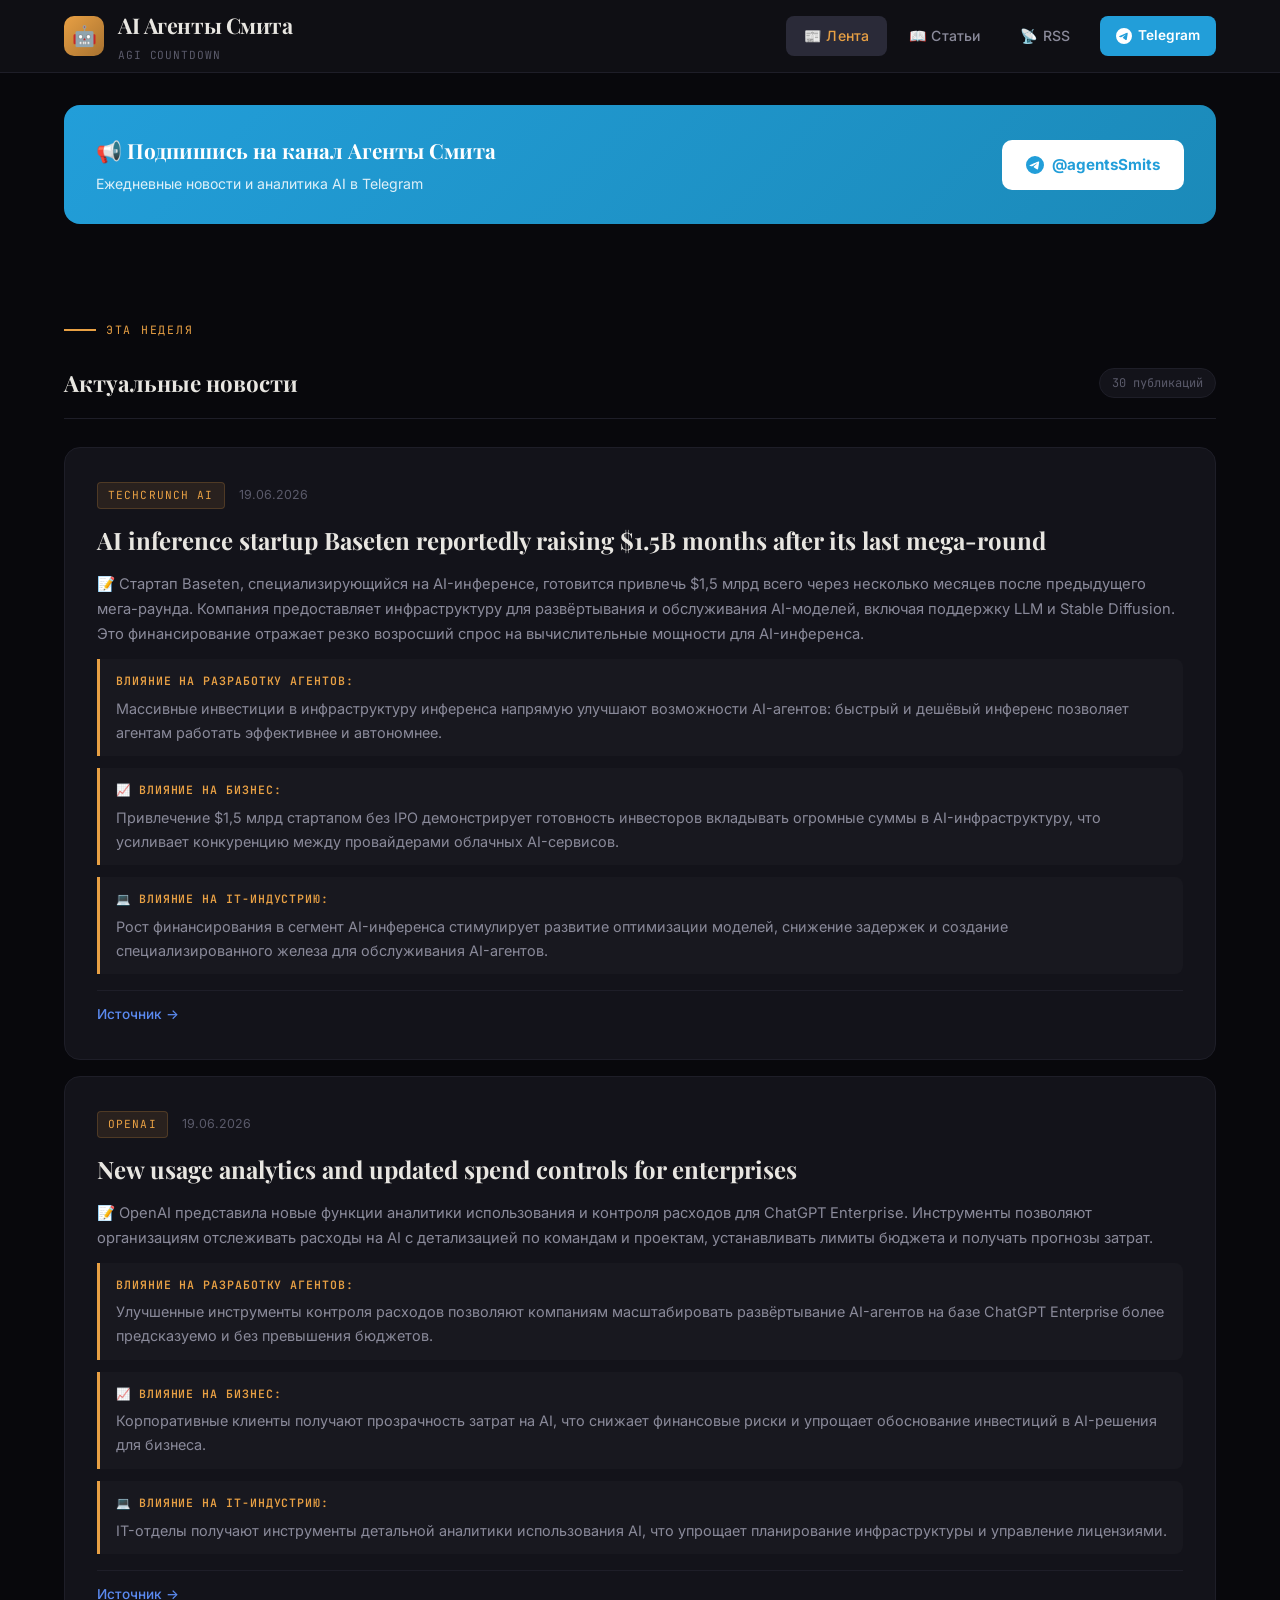
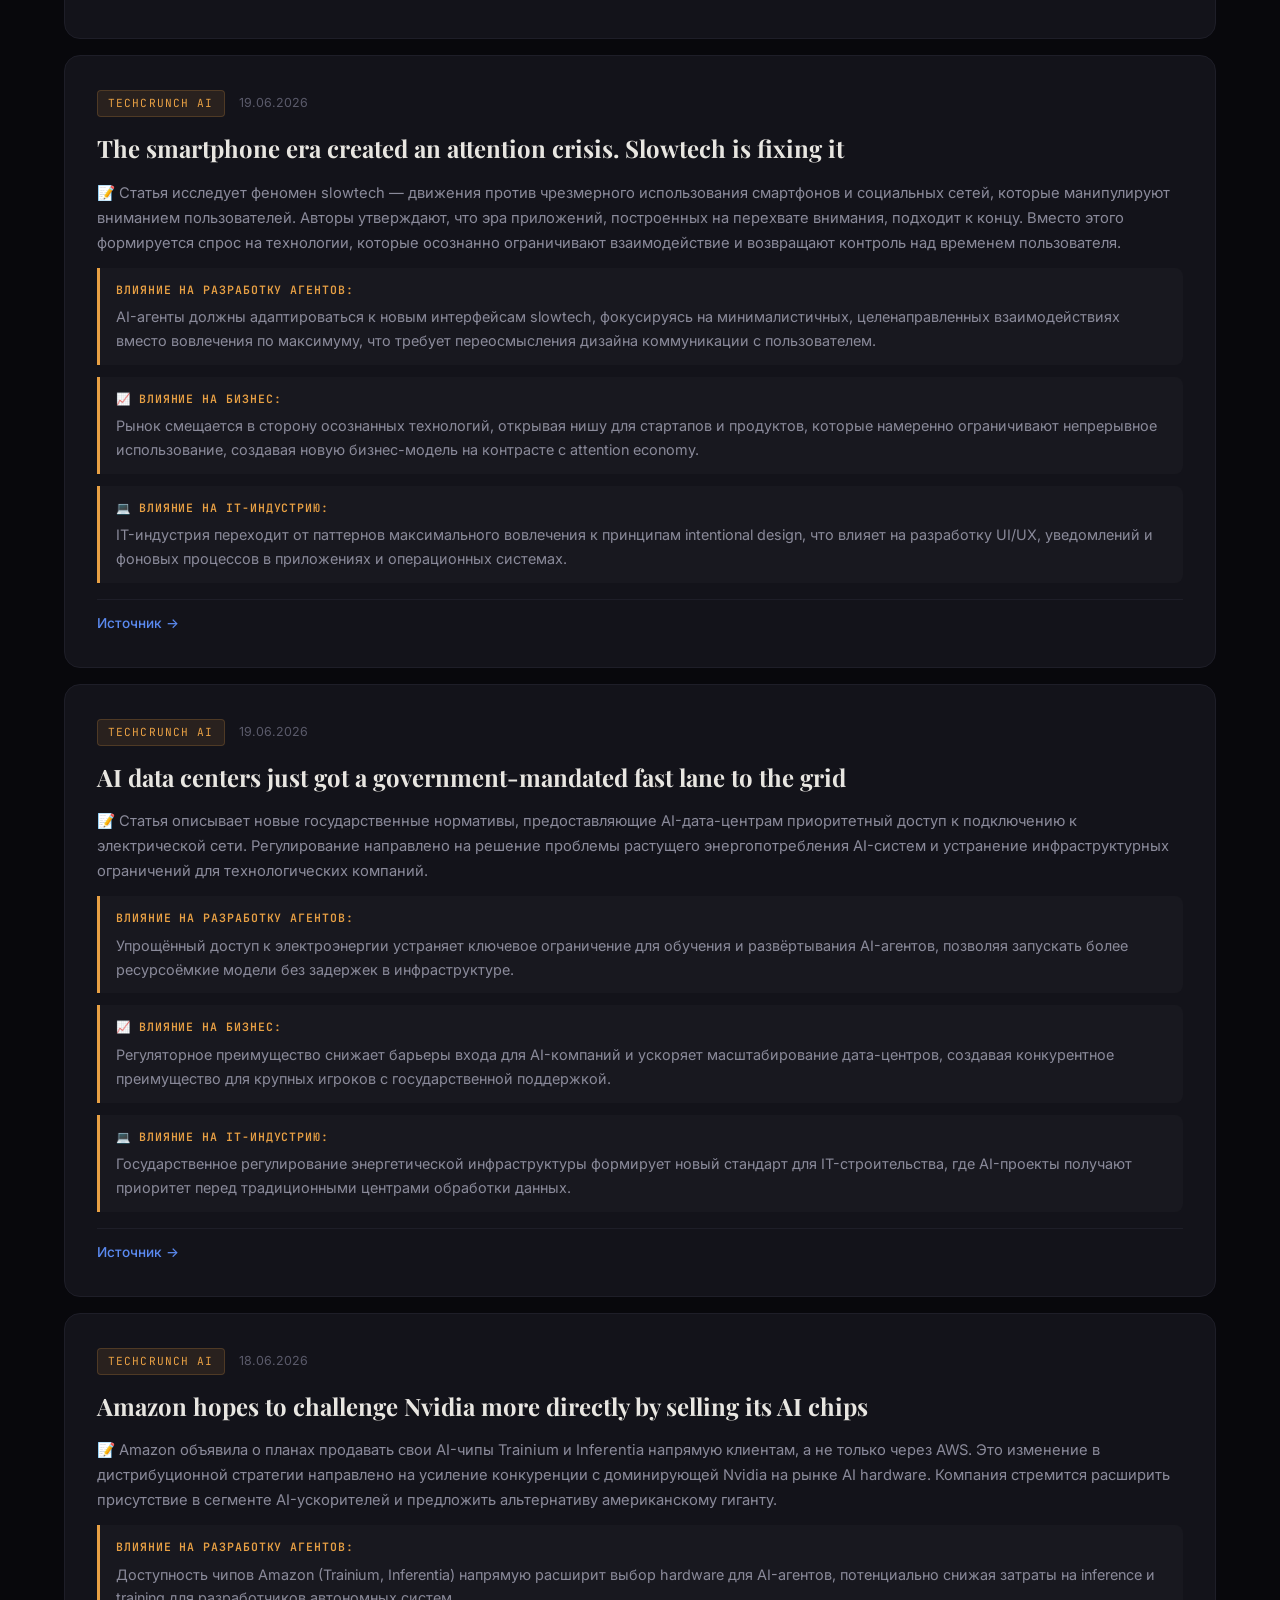
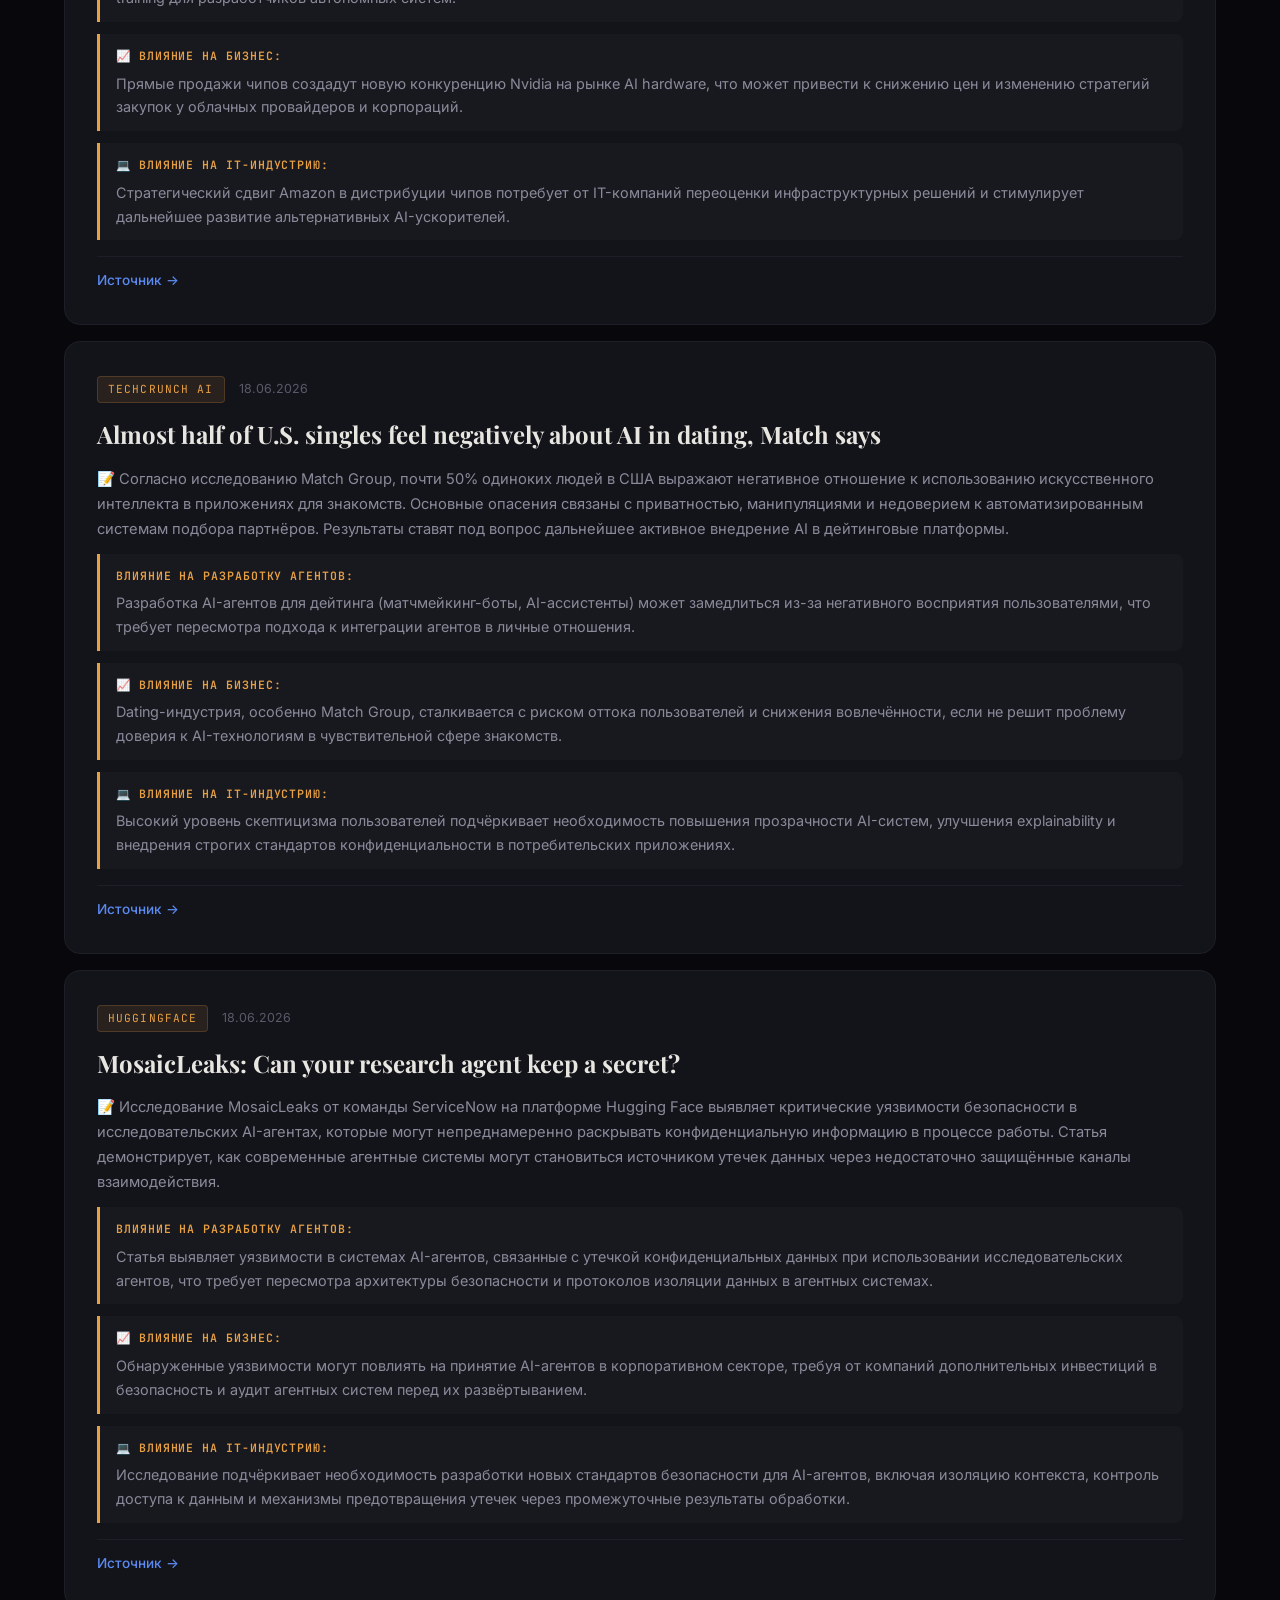
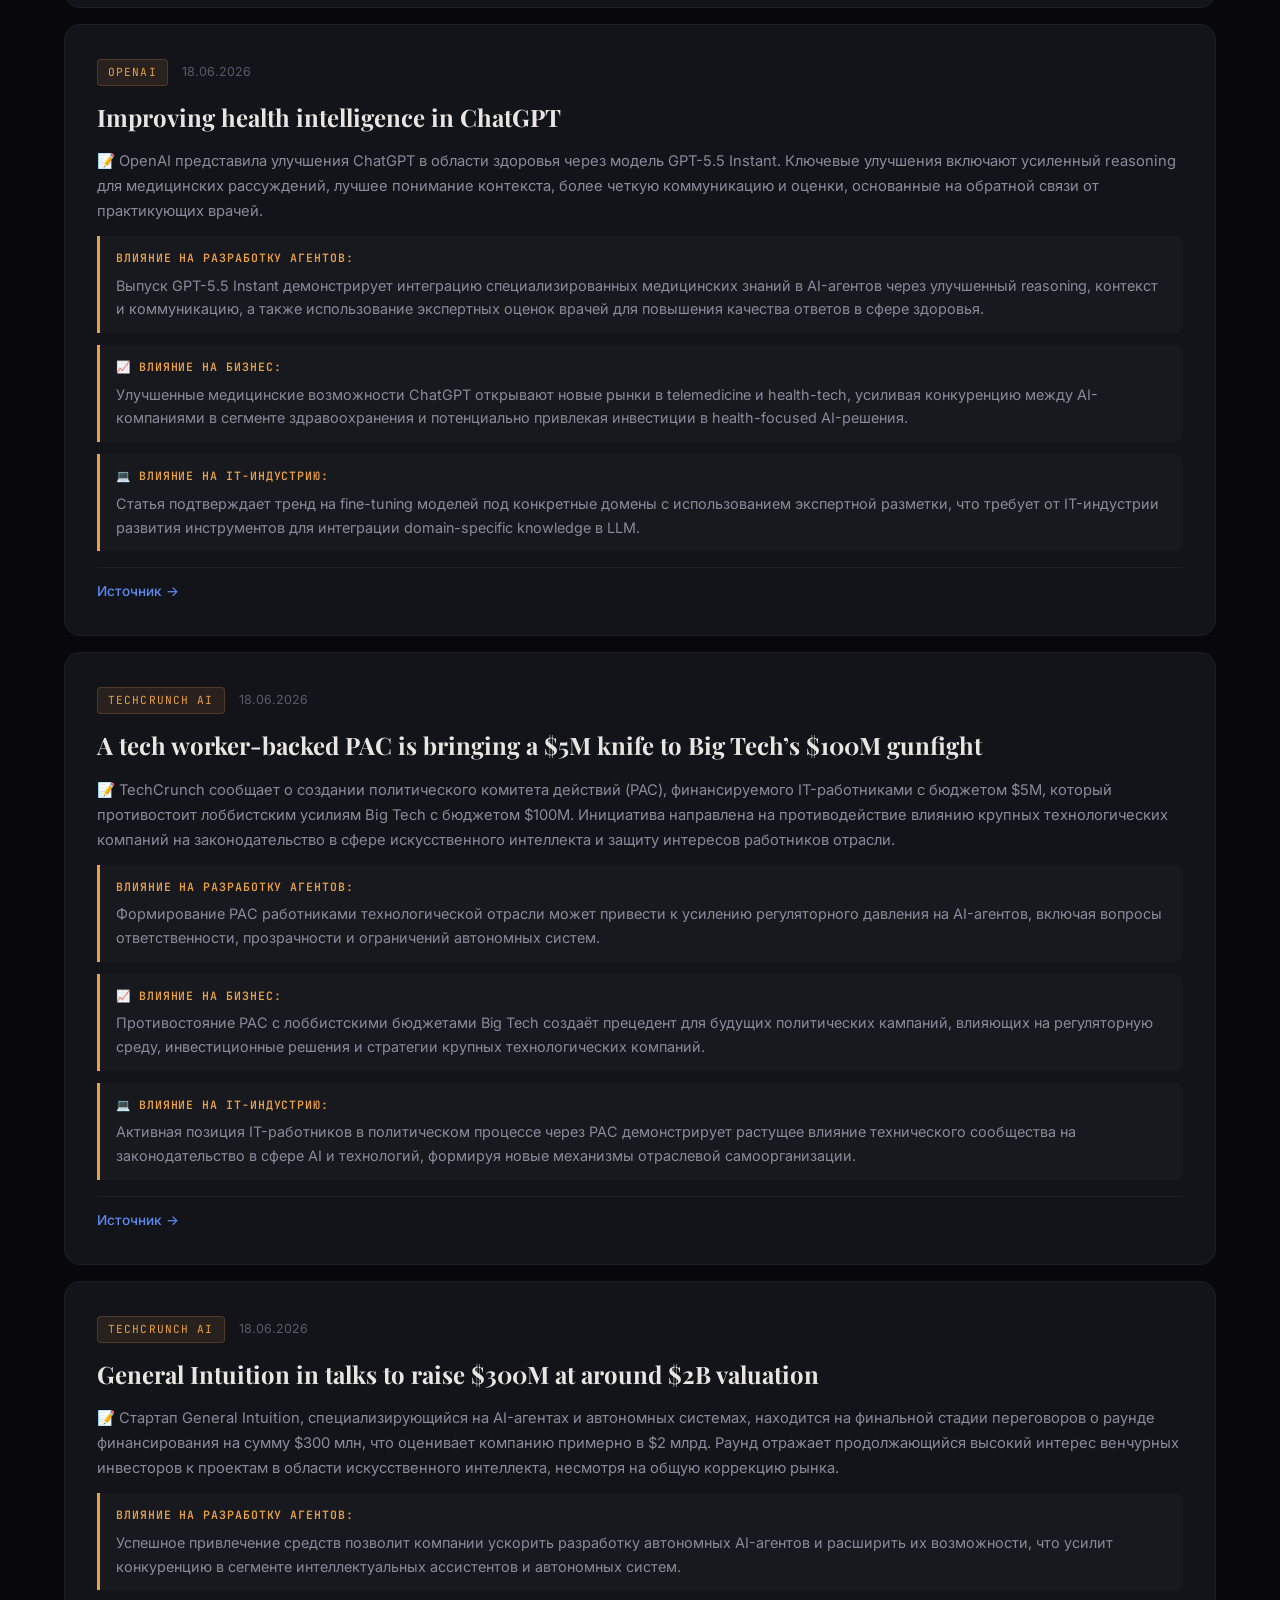
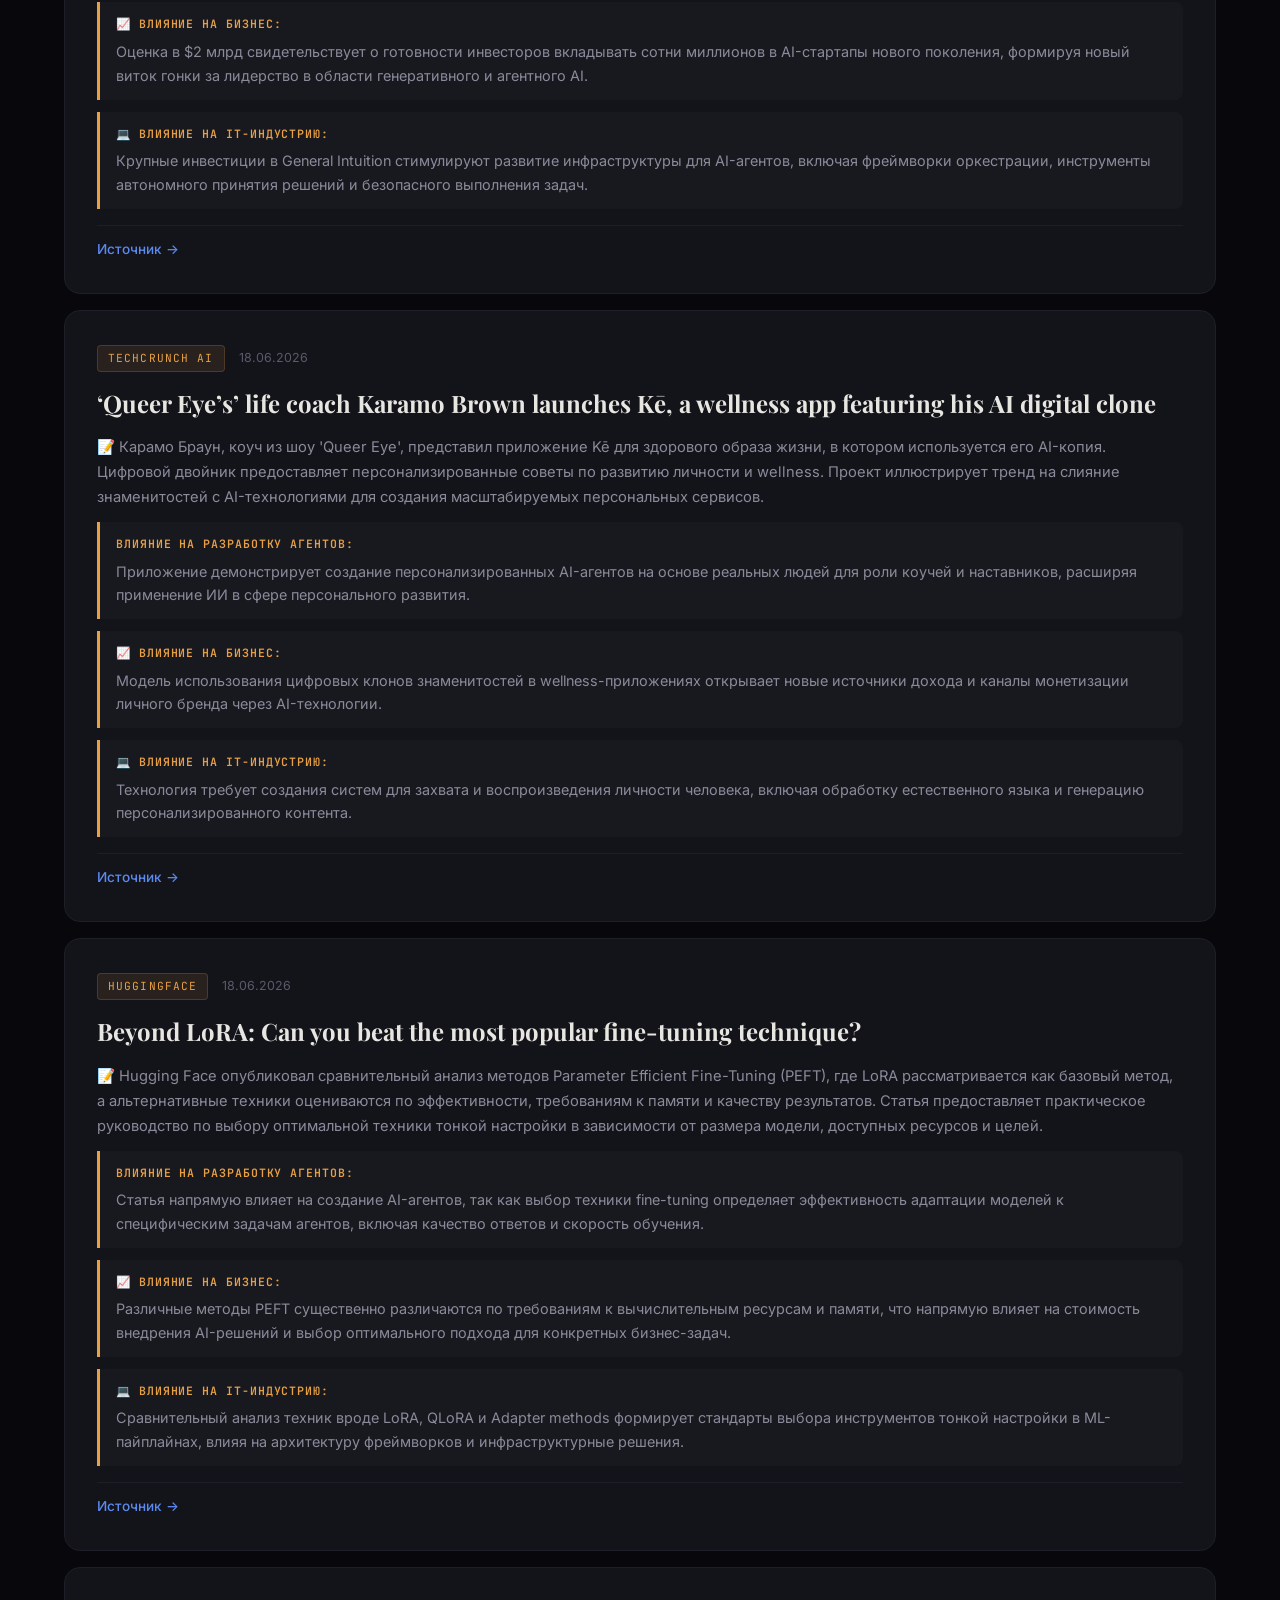
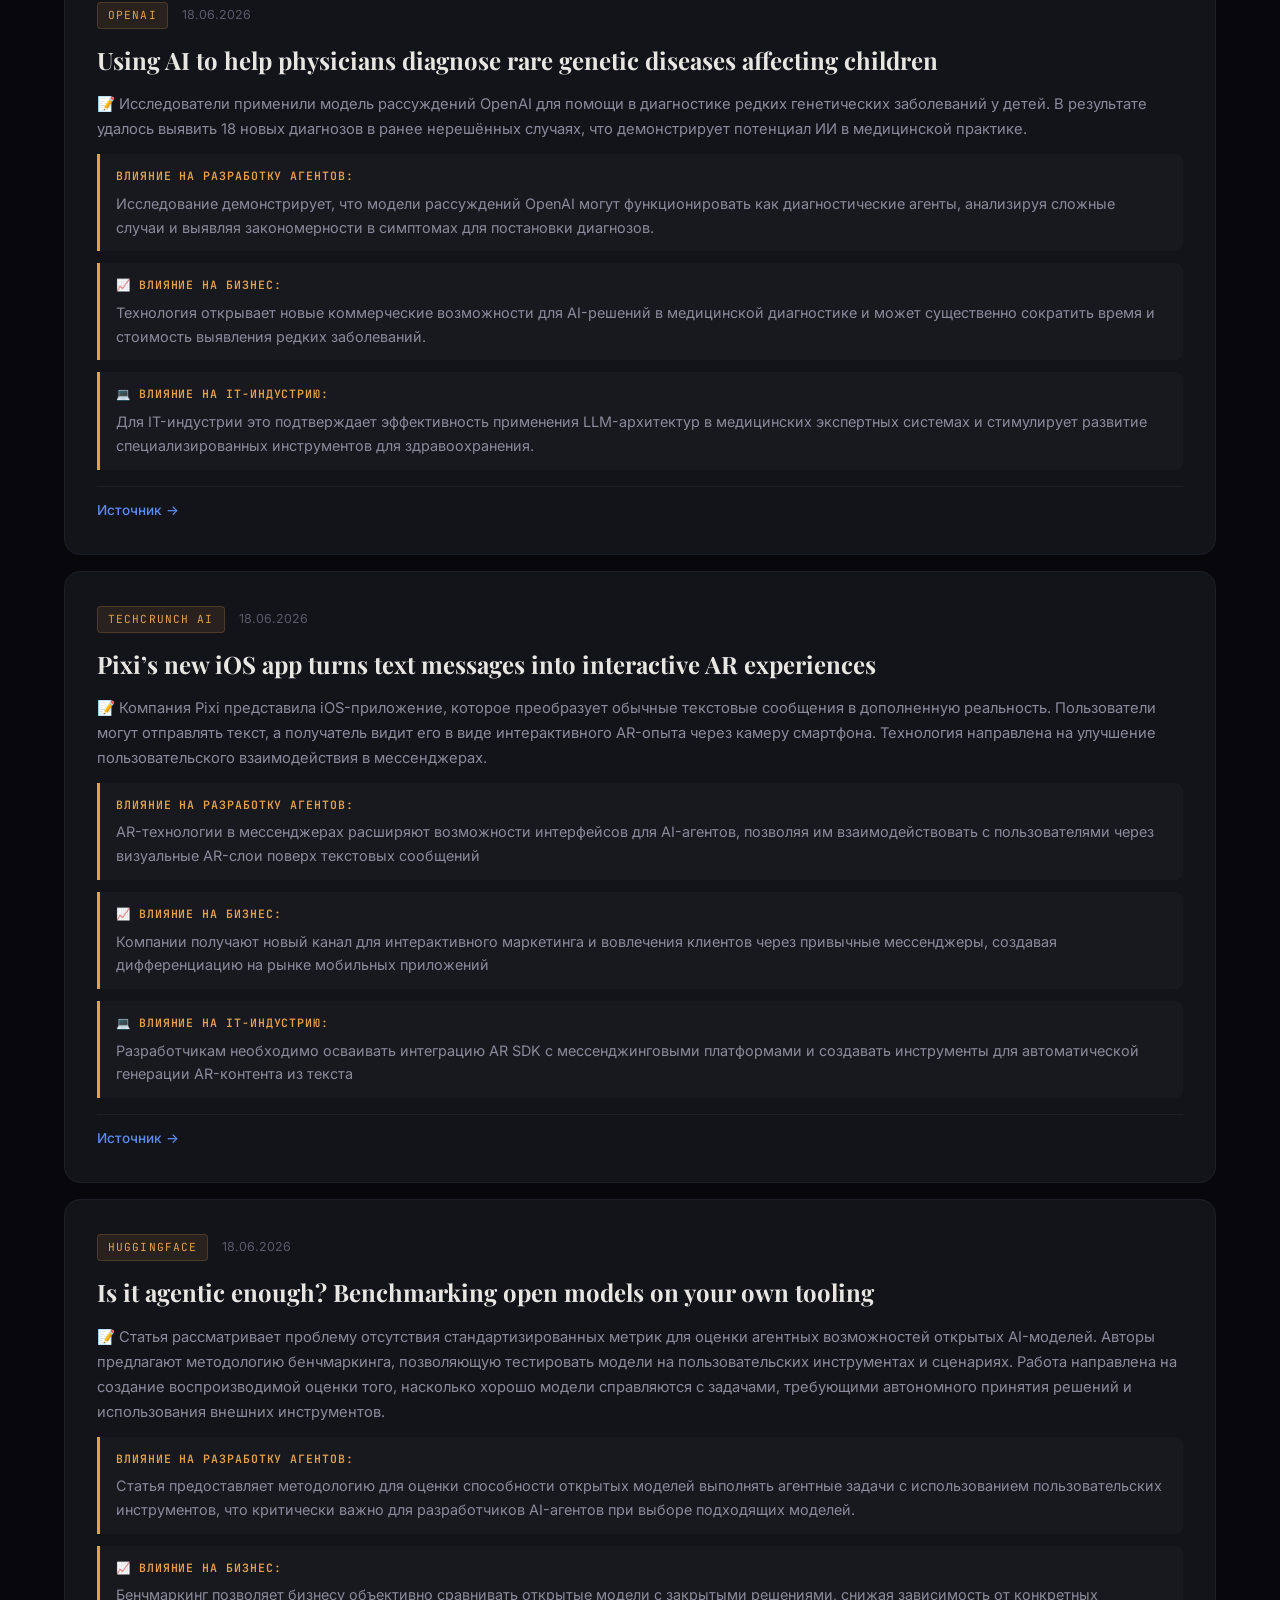
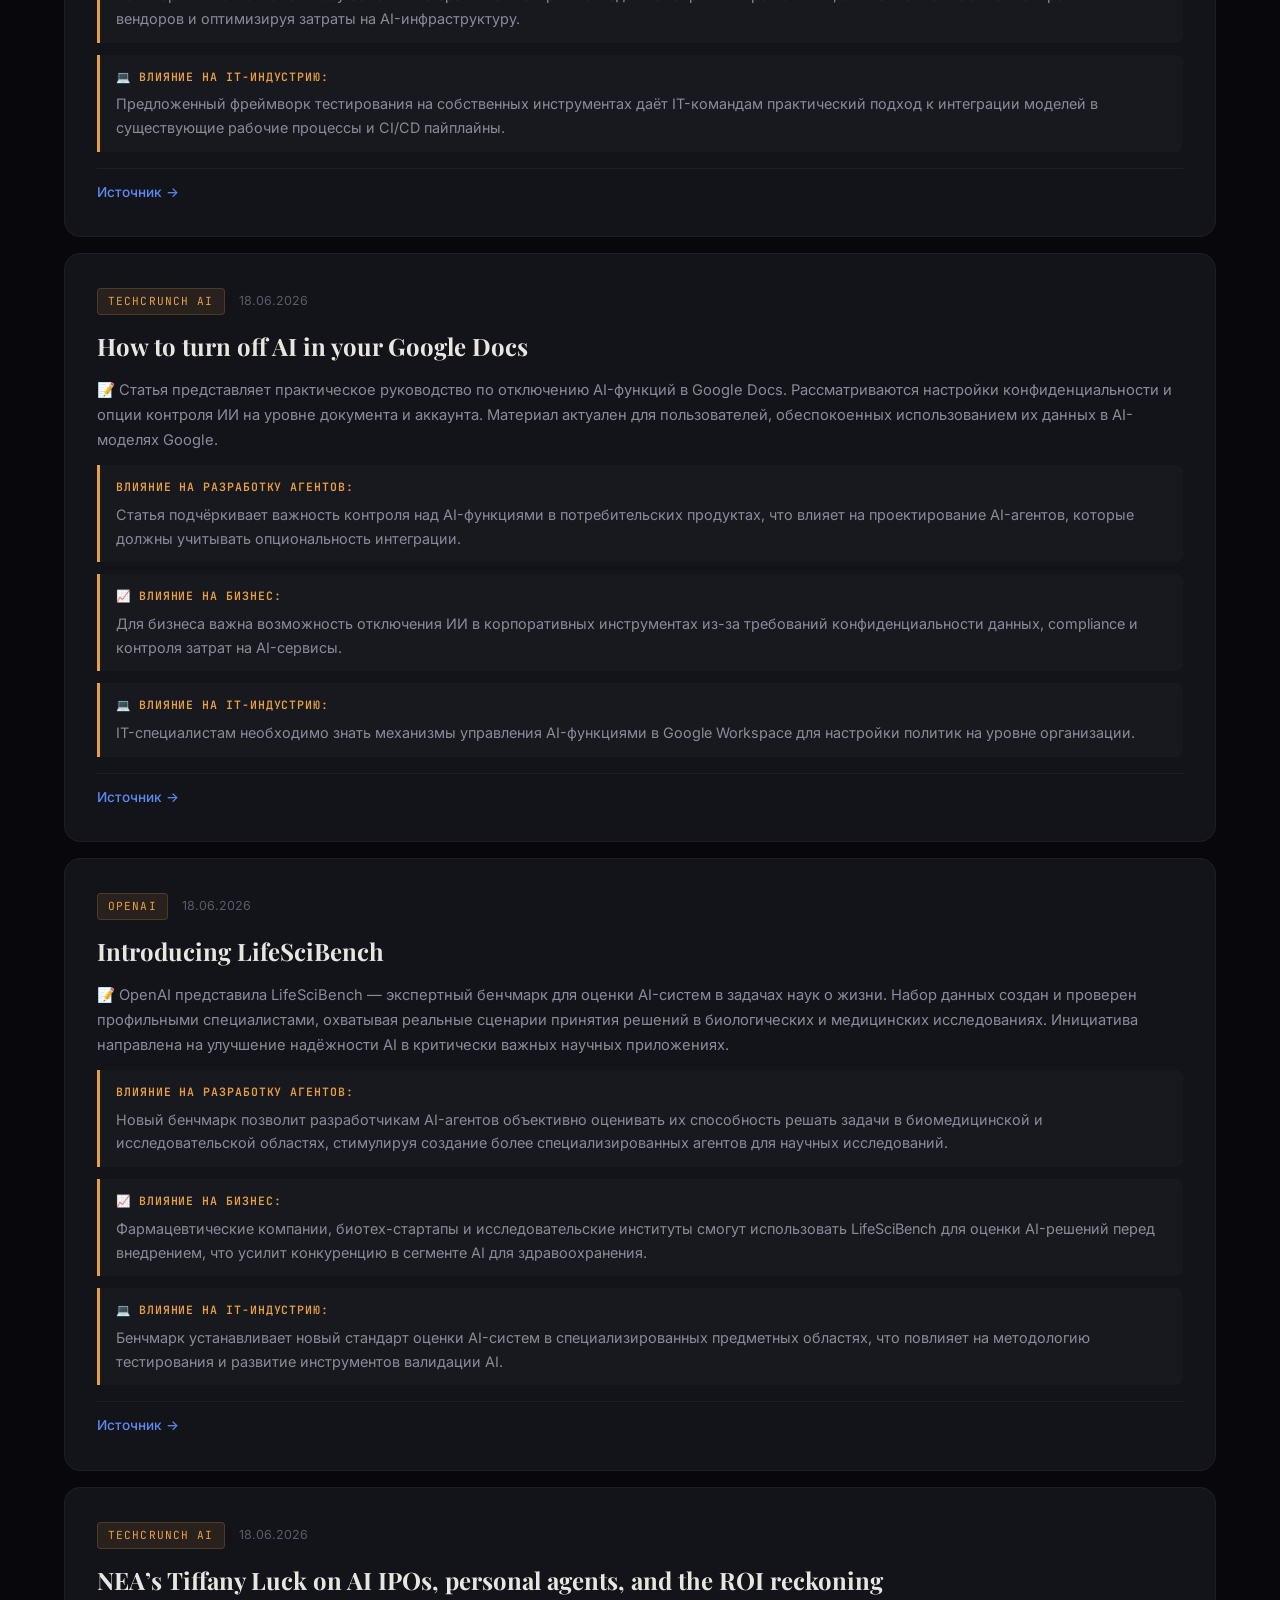
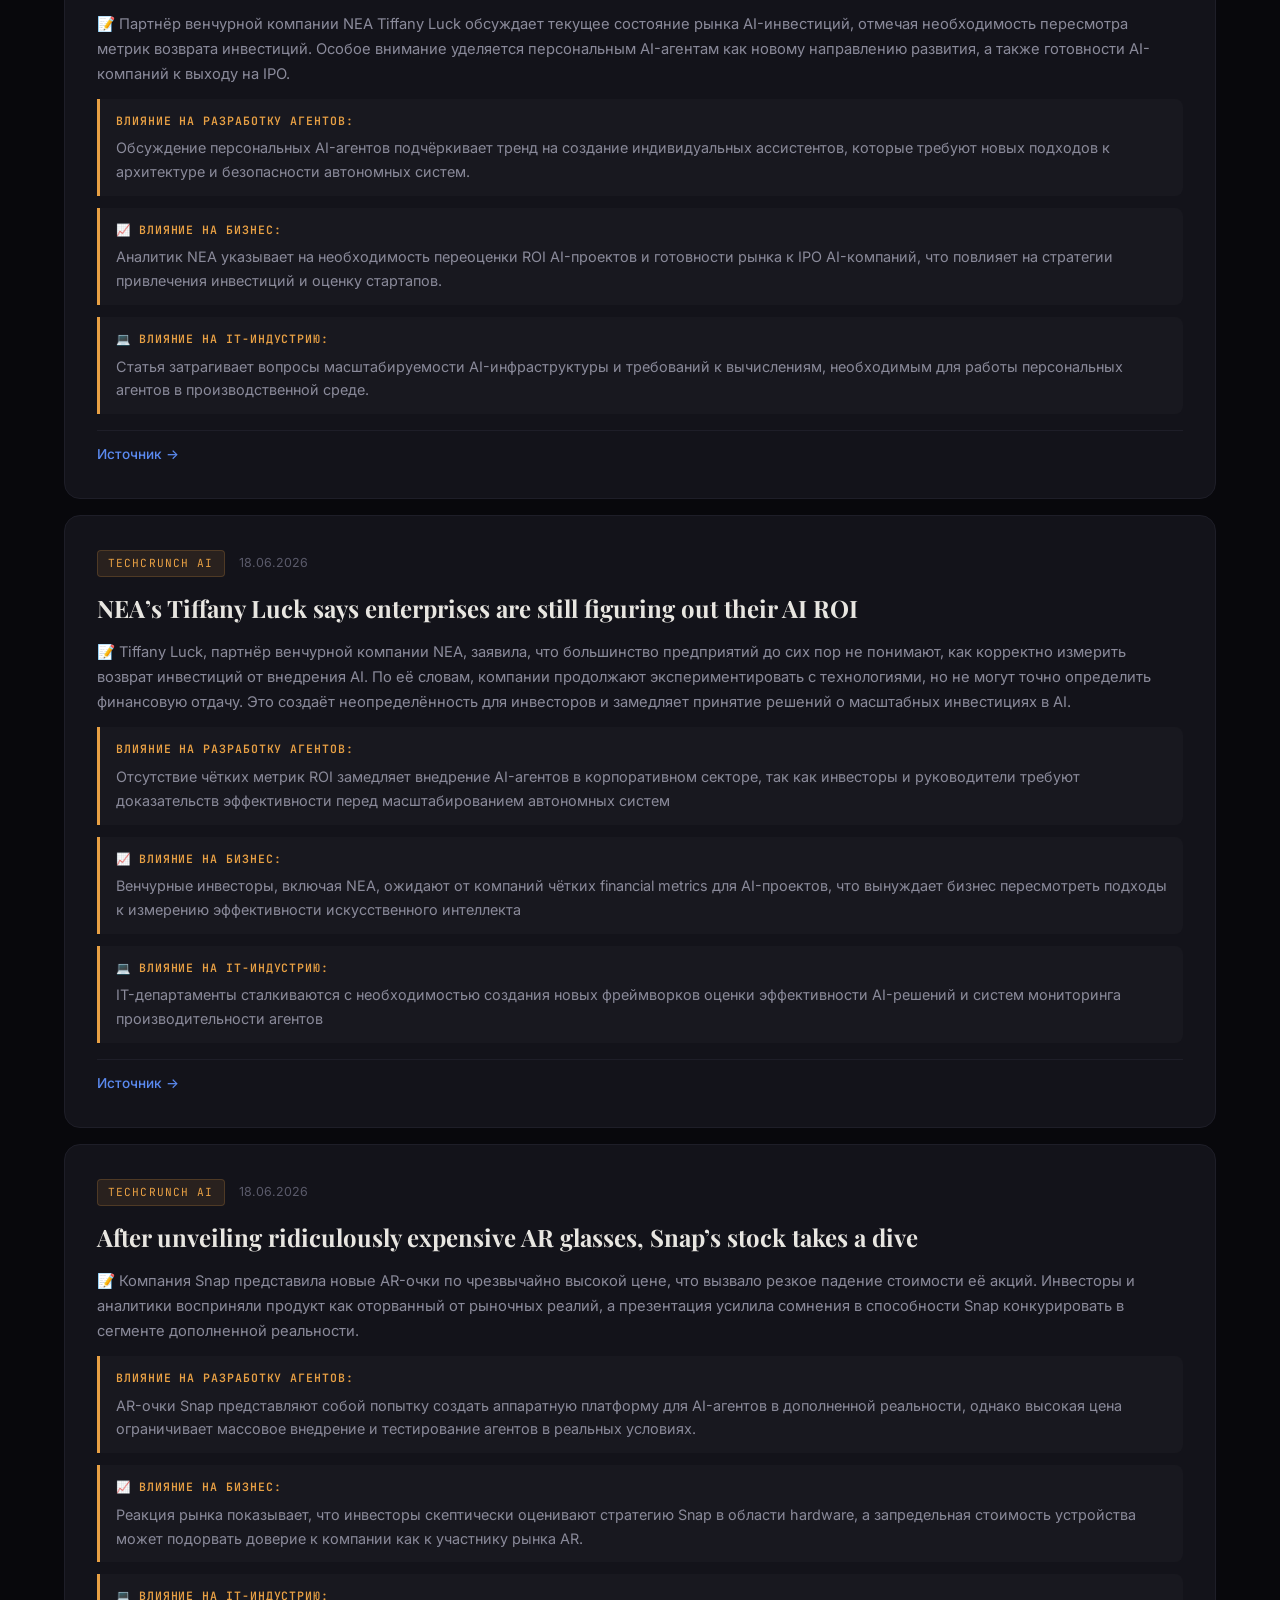
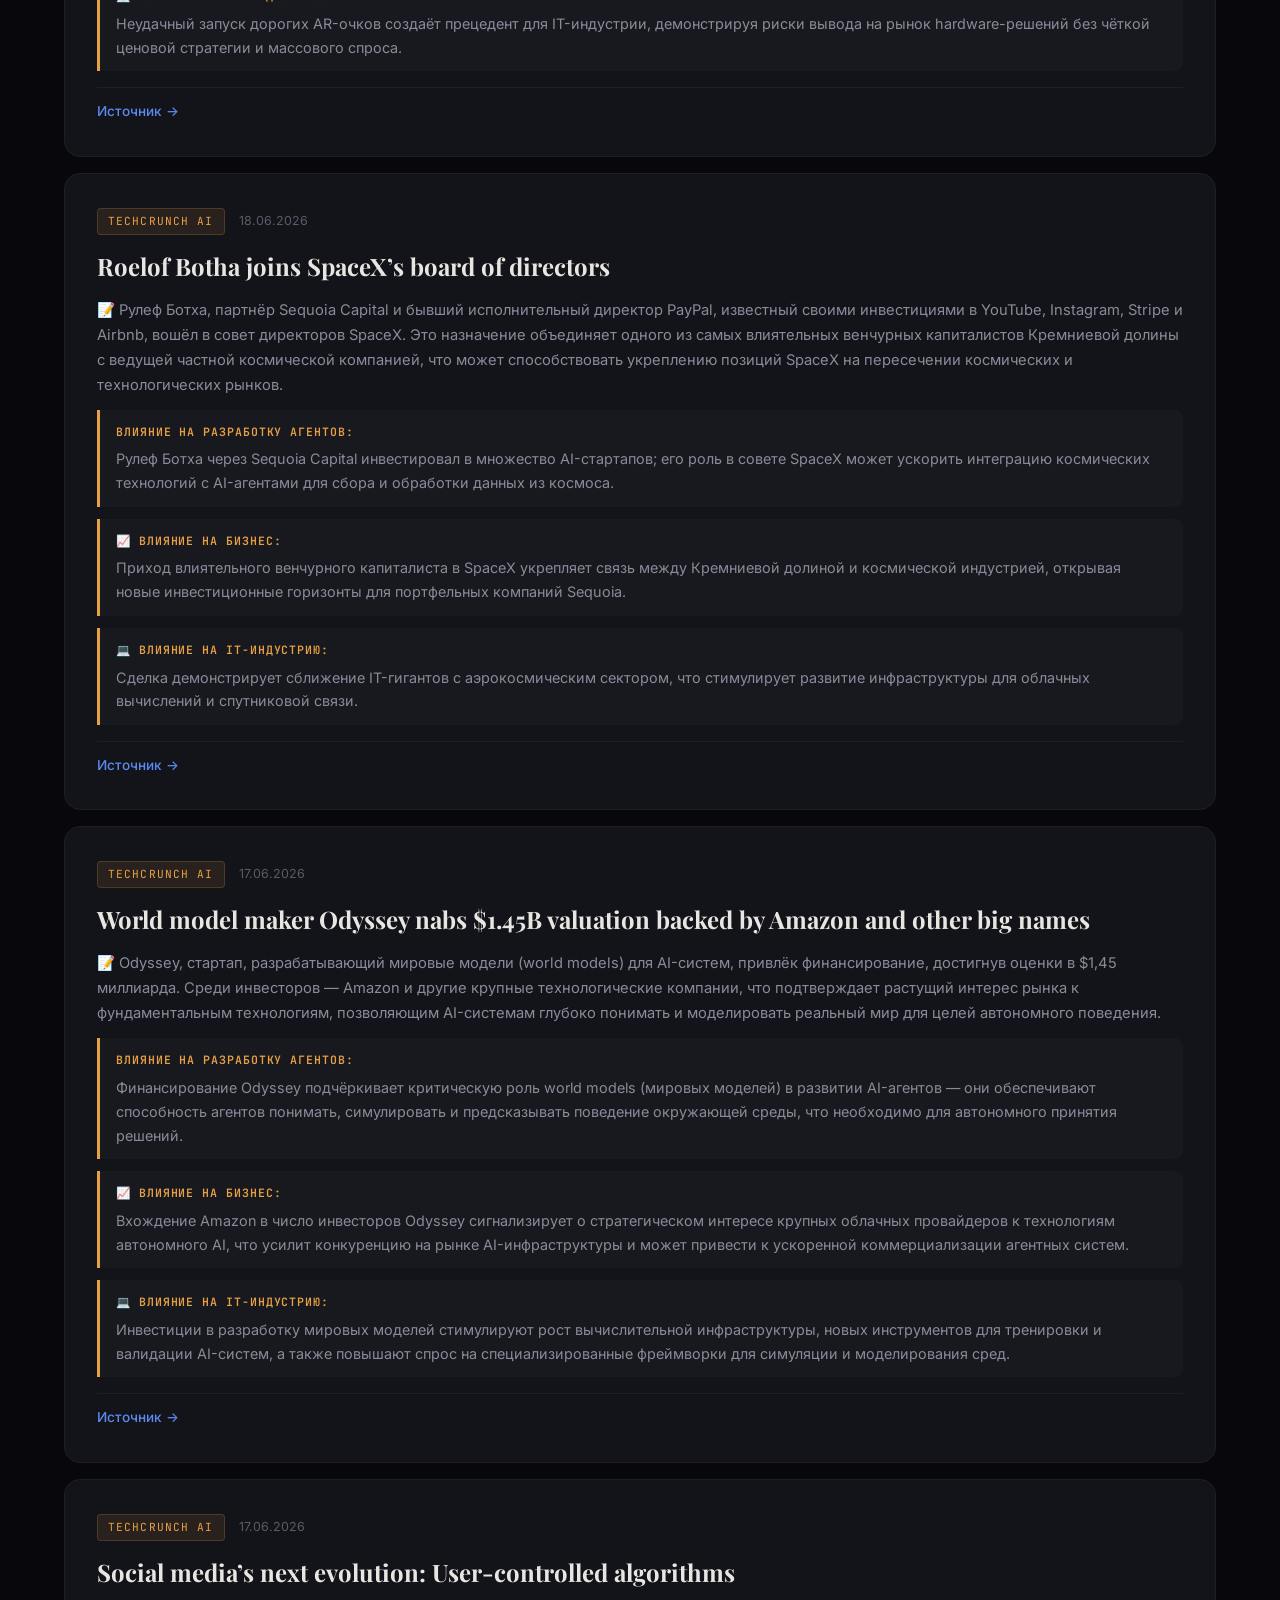
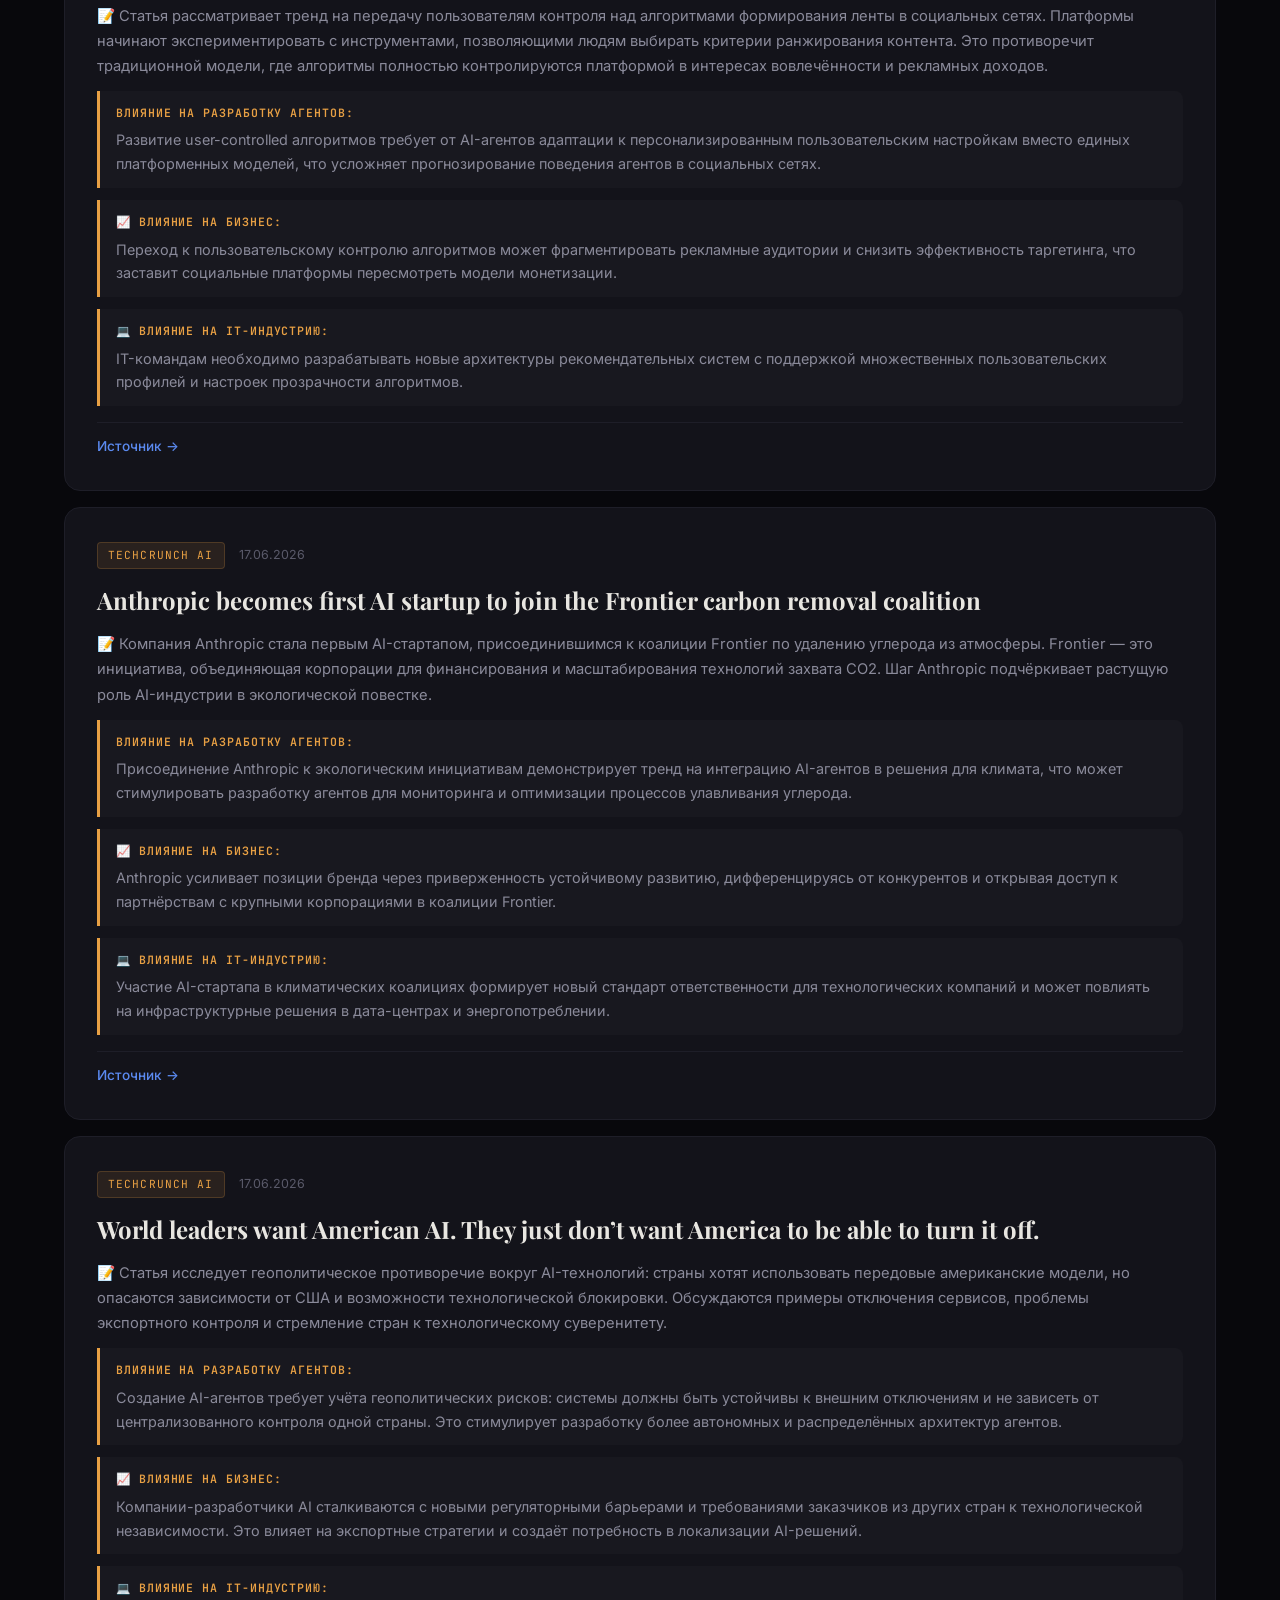
==== public/index.html @ ed919faa "Auto-deploy: 2026-06-19 10:20" ====
<!DOCTYPE html>
<html lang="ru">
<head>
    <meta charset="UTF-8">
    <meta name="viewport" content="width=device-width, initial-scale=1.0">
    <title>AI Агенты Смита — Лента новостей</title>
    <link rel="preconnect" href="https://fonts.googleapis.com">
    <link rel="preconnect" href="https://fonts.gstatic.com" crossorigin>
    <link href="https://fonts.googleapis.com/css2?family=Playfair+Display:wght@400;600;700;900&family=Inter:wght@400;500;600&family=JetBrains+Mono:wght@400;500&display=swap" rel="stylesheet">
    <style>
        * { margin: 0; padding: 0; box-sizing: border-box; }

        :root {
            --bg-primary: #08080c;
            --bg-secondary: #0f0f14;
            --bg-card: #13131a;
            --bg-card-hover: #18181f;
            --border: #1e1e28;
            --border-light: #2a2a38;
            --text-primary: #e8e6e1;
            --text-secondary: #8a8a9a;
            --text-muted: #5a5a6a;
            --accent: #e8a044;
            --accent-dim: #a87230;
            --accent-blue: #5b8af0;
            --accent-red: #e85555;
            --accent-green: #4aba7a;
            --font-serif: 'Playfair Display', Georgia, serif;
            --font-sans: 'Inter', system-ui, sans-serif;
            --font-mono: 'JetBrains Mono', monospace;
        }

        body {
            background: var(--bg-primary);
            color: var(--text-primary);
            font-family: var(--font-sans);
            line-height: 1.7;
            min-height: 100vh;
        }

        a { color: inherit; text-decoration: none; }
        a:hover { color: var(--accent); }

        /* ── Header ── */
        .site-header {
            background: var(--bg-secondary);
            border-bottom: 1px solid var(--border);
            position: sticky;
            top: 0;
            z-index: 100;
            backdrop-filter: blur(12px);
        }

        .header-inner {
            max-width: 1200px;
            margin: 0 auto;
            padding: 0 24px;
            display: flex;
            align-items: center;
            justify-content: space-between;
            height: 72px;
        }

        .site-logo {
            display: flex;
            align-items: center;
            gap: 14px;
        }

        .logo-icon {
            width: 40px;
            height: 40px;
            background: linear-gradient(135deg, var(--accent), var(--accent-dim));
            border-radius: 10px;
            display: flex;
            align-items: center;
            justify-content: center;
            font-size: 20px;
            flex-shrink: 0;
        }

        .logo-text {
            font-family: var(--font-serif);
            font-size: 1.35rem;
            font-weight: 700;
            letter-spacing: -0.02em;
            color: var(--text-primary);
        }

        .logo-sub {
            font-size: 0.7rem;
            color: var(--text-muted);
            font-family: var(--font-mono);
            letter-spacing: 0.08em;
            text-transform: uppercase;
            margin-top: 2px;
        }

        .main-nav {
            display: flex;
            gap: 4px;
        }

        .nav-link {
            padding: 8px 18px;
            border-radius: 8px;
            font-size: 0.88rem;
            font-weight: 500;
            color: var(--text-secondary);
            transition: all 0.2s;
            letter-spacing: 0.01em;
        }

        .nav-link:hover { background: var(--border); color: var(--text-primary); }
        .nav-link.active { background: var(--border-light); color: var(--accent); }

        .telegram-btn {
            display: inline-flex;
            align-items: center;
            gap: 6px;
            padding: 8px 16px;
            background: #229ED9;
            color: #fff;
            border-radius: 8px;
            font-size: 0.85rem;
            font-weight: 600;
            margin-left: 8px;
            transition: all 0.2s;
        }
        .telegram-btn:hover { background: #1B8AB9; color: #fff; transform: translateY(-1px); }

        /* ── Page shell ── */
        .page-wrapper {
            max-width: 1200px;
            margin: 0 auto;
            padding: 0 24px;
        }

        /* ── Section ── */
        .section {
            padding: 48px 0;
            border-bottom: 1px solid var(--border);
        }

        .section:last-child { border-bottom: none; }

        .section-label {
            font-family: var(--font-mono);
            font-size: 0.72rem;
            letter-spacing: 0.15em;
            text-transform: uppercase;
            color: var(--accent);
            margin-bottom: 24px;
            display: flex;
            align-items: center;
            gap: 10px;
        }

        .section-label::before {
            content: '';
            display: block;
            width: 32px;
            height: 2px;
            background: var(--accent);
        }

        /* ── Subscribe banner ── */
        .subscribe-banner {
            background: linear-gradient(135deg, #229ED9 0%, #1B8AB9 100%);
            border-radius: 16px;
            padding: 28px 32px;
            display: flex;
            align-items: center;
            justify-content: space-between;
            gap: 20px;
            margin: 32px 0 48px;
            flex-wrap: wrap;
        }
        .subscribe-banner-text {
            color: #fff;
        }
        .subscribe-banner-title {
            font-family: var(--font-serif);
            font-size: 1.3rem;
            font-weight: 700;
            margin-bottom: 4px;
        }
        .subscribe-banner-sub {
            font-size: 0.88rem;
            opacity: 0.85;
        }
        .subscribe-banner-btn {
            display: inline-flex;
            align-items: center;
            gap: 8px;
            background: #fff;
            color: #229ED9;
            padding: 12px 24px;
            border-radius: 10px;
            font-weight: 700;
            font-size: 0.95rem;
            transition: all 0.2s;
            white-space: nowrap;
        }
        .subscribe-banner-btn:hover {
            background: #f0f8ff;
            transform: translateY(-2px);
            box-shadow: 0 8px 24px rgba(0,0,0,0.2);
        }

        .section-header {
            display: flex;
            align-items: center;
            justify-content: space-between;
            margin-bottom: 28px;
            padding-bottom: 16px;
            border-bottom: 1px solid var(--border);
        }

        .section-title {
            font-family: var(--font-serif);
            font-size: 1.4rem;
            font-weight: 700;
        }

        .section-count {
            font-family: var(--font-mono);
            font-size: 0.75rem;
            color: var(--text-muted);
            background: var(--bg-card);
            padding: 4px 12px;
            border-radius: 20px;
            border: 1px solid var(--border);
        }

        /* ── Hero card ── */
        .hero-card {
            background: var(--bg-card);
            border: 1px solid var(--border);
            border-radius: 16px;
            padding: 32px;
            display: flex;
            flex-direction: column;
            gap: 16px;
            transition: all 0.3s;
        }

        .hero-card:hover {
            border-color: var(--border-light);
            transform: translateY(-2px);
        }

        .hero-card + .hero-card { margin-top: 16px; }

        .card-source {
            font-family: var(--font-mono);
            font-size: 0.7rem;
            letter-spacing: 0.1em;
            text-transform: uppercase;
            color: var(--accent);
            background: rgba(232,160,68,0.1);
            padding: 3px 10px;
            border-radius: 4px;
            border: 1px solid rgba(232,160,68,0.2);
            display: inline-block;
        }

        .card-title {
            font-family: var(--font-serif);
            font-size: 1.5rem;
            font-weight: 700;
            line-height: 1.3;
            color: var(--text-primary);
        }

        .card-date {
            font-size: 0.78rem;
            color: var(--text-muted);
        }

        /* ── Formatted content (from Telegram template) ── */
        .post-content {
            display: flex;
            flex-direction: column;
            gap: 12px;
        }

        .post-content pre {
            font-family: var(--font-sans);
            font-size: 0.92rem;
            line-height: 1.7;
            color: var(--text-secondary);
            white-space: pre-wrap;
            word-break: break-word;
        }

        .post-section {
            padding: 12px 16px;
            background: var(--bg-card-hover);
            border-left: 3px solid var(--accent);
            border-radius: 0 8px 8px 0;
        }

        .post-section-label {
            font-family: var(--font-mono);
            font-size: 0.72rem;
            font-weight: 600;
            letter-spacing: 0.08em;
            text-transform: uppercase;
            color: var(--accent);
            margin-bottom: 6px;
        }

        .post-section-content {
            font-size: 0.9rem;
            color: var(--text-secondary);
            line-height: 1.65;
        }

        .post-total {
            background: rgba(232,160,68,0.08);
            border: 1px solid rgba(232,160,68,0.2);
            border-radius: 8px;
            padding: 12px 16px;
            font-size: 0.9rem;
            color: var(--text-primary);
        }

        .post-footer {
            display: flex;
            align-items: center;
            justify-content: space-between;
            flex-wrap: wrap;
            gap: 12px;
            padding-top: 12px;
            border-top: 1px solid var(--border);
        }

        .card-link {
            display: inline-flex;
            align-items: center;
            gap: 6px;
            font-size: 0.85rem;
            font-weight: 500;
            color: var(--accent-blue);
            transition: gap 0.2s;
        }

        .card-link:hover { gap: 10px; color: var(--accent-blue); }

        /* ── AGI Bar ── */
        .agi-bar {
            background: var(--bg-card);
            border: 1px solid var(--border);
            border-radius: 12px;
            padding: 16px 20px;
            display: flex;
            align-items: center;
            gap: 16px;
            margin: 48px 0;
        }

        .agi-icon { font-size: 1.2rem; }

        .agi-info { flex: 1; }

        .agi-label {
            font-size: 0.8rem;
            color: var(--text-muted);
            margin-bottom: 4px;
        }

        .agi-label strong { color: var(--text-primary); }

        .agi-track {
            height: 6px;
            background: var(--border);
            border-radius: 3px;
            overflow: hidden;
        }

        .agi-fill {
            height: 100%;
            background: linear-gradient(90deg, var(--accent-green), #6dcea0);
            border-radius: 3px;
        }

        .agi-pct {
            font-family: var(--font-mono);
            font-size: 0.85rem;
            font-weight: 500;
            color: var(--accent-green);
        }

        /* ── Archive section ── */
        .archive-grid {
            display: grid;
            grid-template-columns: repeat(2, 1fr);
            gap: 16px;
        }

        .archive-card {
            background: var(--bg-card);
            border: 1px solid var(--border);
            border-radius: 12px;
            padding: 20px;
            transition: all 0.25s;
        }

        .archive-card:hover {
            border-color: var(--border-light);
            background: var(--bg-card-hover);
        }

        .archive-card-title {
            font-family: var(--font-serif);
            font-size: 1rem;
            font-weight: 600;
            color: var(--text-primary);
            margin-bottom: 8px;
            line-height: 1.35;
        }

        .archive-card-meta {
            display: flex;
            gap: 10px;
            align-items: center;
            flex-wrap: wrap;
        }

        /* ── Footer ── */
        .site-footer {
            border-top: 1px solid var(--border);
            padding: 40px 0;
            text-align: center;
        }

        .footer-inner {
            max-width: 1200px;
            margin: 0 auto;
            padding: 0 24px;
        }

        .footer-brand {
            font-family: var(--font-serif);
            font-size: 1.1rem;
            font-weight: 700;
            color: var(--text-secondary);
            margin-bottom: 8px;
        }

        .footer-meta {
            font-size: 0.78rem;
            color: var(--text-muted);
        }

        .footer-meta a { color: var(--accent); }

        /* ── Empty state ── */
        .empty-state {
            text-align: center;
            padding: 60px 0;
            color: var(--text-muted);
        }

        .empty-state-icon { font-size: 2.5rem; margin-bottom: 12px; opacity: 0.3; }

        /* ── Responsive ── */
        @media (max-width: 900px) {
            .archive-grid { grid-template-columns: 1fr; }
        }

        @media (max-width: 600px) {
            .header-inner { height: 60px; }
            .logo-sub { display: none; }
            .main-nav { gap: 0; }
            .nav-link { padding: 6px 12px; font-size: 0.82rem; }
            .card-title { font-size: 1.2rem; }
        }
    </style>
</head>
<body>
    <header class="site-header">
        <div class="header-inner">
            <a href="/" class="site-logo">
                <div class="logo-icon">🤖</div>
                <div>
                    <div class="logo-text">AI Агенты Смита</div>
                    <div class="logo-sub">AGI Countdown</div>
                </div>
            </a>
            <nav class="main-nav">
                <a href="index.html" class="nav-link active">📰 Лента</a>
                <a href="articles.html" class="nav-link">📖 Статьи</a>
                <a href="rss.xml" class="nav-link" target="_blank">📡 RSS</a>
                <a href="https://t.me/agentsSmits" class="telegram-btn" target="_blank" rel="noopener">
                    <svg width="16" height="16" viewBox="0 0 24 24" fill="currentColor"><path d="M11.944 0A12 12 0 0 0 0 12a12 12 0 0 0 12 12 12 12 0 0 0 12-12A12 12 0 0 0 12 0a12 12 0 0 0-.056 0zm4.962 7.224c.1-.002.321.023.465.14a.506.506 0 0 1 .171.325c.016.093.036.306.02.472-.18 1.898-.962 6.502-1.36 8.627-.168.9-.499 1.201-.82 1.23-.696.065-1.225-.46-1.9-.902-1.056-.693-1.653-1.124-2.678-1.8-1.185-.78-.417-1.21.258-1.91.177-.184 3.247-2.977 3.307-3.23.007-.032.014-.15-.056-.212s-.174-.041-.249-.024c-.106.024-1.793 1.14-5.061 3.345-.48.33-.913.49-1.302.48-.428-.008-1.252-.241-1.865-.44-.752-.245-1.349-.374-1.297-.789.027-.216.325-.437.893-.663 3.498-1.524 5.83-2.529 6.998-3.014 3.332-1.386 4.025-1.627 4.476-1.635z"/></svg>
                    Telegram
                </a>
            </nav>
        </div>
    </header>

    <div class="page-wrapper">
        
<div class="subscribe-banner">
    <div class="subscribe-banner-text">
        <div class="subscribe-banner-title">📢 Подпишись на канал Агенты Смита</div>
        <div class="subscribe-banner-sub">Ежедневные новости и аналитика AI в Telegram</div>
    </div>
    <a href="https://t.me/agentsSmits" class="subscribe-banner-btn" target="_blank" rel="noopener">
        <svg width="18" height="18" viewBox="0 0 24 24" fill="currentColor"><path d="M11.944 0A12 12 0 0 0 0 12a12 12 0 0 0 12 12 12 12 0 0 0 12-12A12 12 0 0 0 12 0a12 12 0 0 0-.056 0zm4.962 7.224c.1-.002.321.023.465.14a.506.506 0 0 1 .171.325c.016.093.036.306.02.472-.18 1.898-.962 6.502-1.36 8.627-.168.9-.499 1.201-.82 1.23-.696.065-1.225-.46-1.9-.902-1.056-.693-1.653-1.124-2.678-1.8-1.185-.78-.417-1.21.258-1.91.177-.184 3.247-2.977 3.307-3.23.007-.032.014-.15-.056-.212s-.174-.041-.249-.024c-.106.024-1.793 1.14-5.061 3.345-.48.33-.913.49-1.302.48-.428-.008-1.252-.241-1.865-.44-.752-.245-1.349-.374-1.297-.789.027-.216.325-.437.893-.663 3.498-1.524 5.83-2.529 6.998-3.014 3.332-1.386 4.025-1.627 4.476-1.635z"/></svg>
        @agentsSmits
    </a>
</div>
<section class="section">
    <div class="section-label">Эта неделя</div>
    <div class="section-header">
        <h2 class="section-title">Актуальные новости</h2>
        <span class="section-count">30 публикаций</span>
    </div>
    
    <article class="hero-card">
        <div>
            <span class="card-source">TechCrunch AI</span>
            <span class="card-date" style="margin-left:10px">19.06.2026</span>
        </div>
        <h2 class="card-title">AI inference startup Baseten reportedly raising $1.5B months after its last mega-round</h2>
        <div class="post-content">
            <pre>📝 Стартап Baseten, специализирующийся на AI-инференсе, готовится привлечь $1,5 млрд всего через несколько месяцев после предыдущего мега-раунда. Компания предоставляет инфраструктуру для развёртывания и обслуживания AI-моделей, включая поддержку LLM и Stable Diffusion. Это финансирование отражает резко возросший спрос на вычислительные мощности для AI-инференса.</pre>
<div class="post-section"><div class="post-section-label">Влияние на разработку агентов:</div><div class="post-section-content">Массивные инвестиции в инфраструктуру инференса напрямую улучшают возможности AI-агентов: быстрый и дешёвый инференс позволяет агентам работать эффективнее и автономнее.</div></div>
<div class="post-section"><div class="post-section-label">📈 Влияние на бизнес:</div><div class="post-section-content">Привлечение $1,5 млрд стартапом без IPO демонстрирует готовность инвесторов вкладывать огромные суммы в AI-инфраструктуру, что усиливает конкуренцию между провайдерами облачных AI-сервисов.</div></div>
<div class="post-section"><div class="post-section-label">💻 Влияние на IT-индустрию:</div><div class="post-section-content">Рост финансирования в сегмент AI-инференса стимулирует развитие оптимизации моделей, снижение задержек и создание специализированного железа для обслуживания AI-агентов.</div></div>
        </div>
        <div class="post-footer">
            <a href="https://techcrunch.com/2026/06/18/ai-inference-startup-baseten-reportedly-raising-1-5b-months-after-its-last-mega-round/" class="card-link" target="_blank" rel="noopener">Источник →</a>
        </div>
    </article>

    <article class="hero-card">
        <div>
            <span class="card-source">OpenAI</span>
            <span class="card-date" style="margin-left:10px">19.06.2026</span>
        </div>
        <h2 class="card-title">New usage analytics and updated spend controls for enterprises</h2>
        <div class="post-content">
            <pre>📝 OpenAI представила новые функции аналитики использования и контроля расходов для ChatGPT Enterprise. Инструменты позволяют организациям отслеживать расходы на AI с детализацией по командам и проектам, устанавливать лимиты бюджета и получать прогнозы затрат.</pre>
<div class="post-section"><div class="post-section-label">Влияние на разработку агентов:</div><div class="post-section-content">Улучшенные инструменты контроля расходов позволяют компаниям масштабировать развёртывание AI-агентов на базе ChatGPT Enterprise более предсказуемо и без превышения бюджетов.</div></div>
<div class="post-section"><div class="post-section-label">📈 Влияние на бизнес:</div><div class="post-section-content">Корпоративные клиенты получают прозрачность затрат на AI, что снижает финансовые риски и упрощает обоснование инвестиций в AI-решения для бизнеса.</div></div>
<div class="post-section"><div class="post-section-label">💻 Влияние на IT-индустрию:</div><div class="post-section-content">IT-отделы получают инструменты детальной аналитики использования AI, что упрощает планирование инфраструктуры и управление лицензиями.</div></div>
        </div>
        <div class="post-footer">
            <a href="https://openai.com/index/chatgpt-enterprise-spend-controls" class="card-link" target="_blank" rel="noopener">Источник →</a>
        </div>
    </article>

    <article class="hero-card">
        <div>
            <span class="card-source">TechCrunch AI</span>
            <span class="card-date" style="margin-left:10px">19.06.2026</span>
        </div>
        <h2 class="card-title">The smartphone era created an attention crisis. Slowtech is fixing it</h2>
        <div class="post-content">
            <pre>📝 Статья исследует феномен slowtech — движения против чрезмерного использования смартфонов и социальных сетей, которые манипулируют вниманием пользователей. Авторы утверждают, что эра приложений, построенных на перехвате внимания, подходит к концу. Вместо этого формируется спрос на технологии, которые осознанно ограничивают взаимодействие и возвращают контроль над временем пользователя.</pre>
<div class="post-section"><div class="post-section-label">Влияние на разработку агентов:</div><div class="post-section-content">AI-агенты должны адаптироваться к новым интерфейсам slowtech, фокусируясь на минималистичных, целенаправленных взаимодействиях вместо вовлечения по максимуму, что требует переосмысления дизайна коммуникации с пользователем.</div></div>
<div class="post-section"><div class="post-section-label">📈 Влияние на бизнес:</div><div class="post-section-content">Рынок смещается в сторону осознанных технологий, открывая нишу для стартапов и продуктов, которые намеренно ограничивают непрерывное использование, создавая новую бизнес-модель на контрасте с attention economy.</div></div>
<div class="post-section"><div class="post-section-label">💻 Влияние на IT-индустрию:</div><div class="post-section-content">IT-индустрия переходит от паттернов максимального вовлечения к принципам intentional design, что влияет на разработку UI/UX, уведомлений и фоновых процессов в приложениях и операционных системах.</div></div>
        </div>
        <div class="post-footer">
            <a href="https://techcrunch.com/2026/06/18/the-smartphone-era-created-an-attention-crisis-slowtech-is-fixing-it/" class="card-link" target="_blank" rel="noopener">Источник →</a>
        </div>
    </article>

    <article class="hero-card">
        <div>
            <span class="card-source">TechCrunch AI</span>
            <span class="card-date" style="margin-left:10px">19.06.2026</span>
        </div>
        <h2 class="card-title">AI data centers just got a government-mandated fast lane to the grid</h2>
        <div class="post-content">
            <pre>📝 Статья описывает новые государственные нормативы, предоставляющие AI-дата-центрам приоритетный доступ к подключению к электрической сети. Регулирование направлено на решение проблемы растущего энергопотребления AI-систем и устранение инфраструктурных ограничений для технологических компаний.</pre>
<div class="post-section"><div class="post-section-label">Влияние на разработку агентов:</div><div class="post-section-content">Упрощённый доступ к электроэнергии устраняет ключевое ограничение для обучения и развёртывания AI-агентов, позволяя запускать более ресурсоёмкие модели без задержек в инфраструктуре.</div></div>
<div class="post-section"><div class="post-section-label">📈 Влияние на бизнес:</div><div class="post-section-content">Регуляторное преимущество снижает барьеры входа для AI-компаний и ускоряет масштабирование дата-центров, создавая конкурентное преимущество для крупных игроков с государственной поддержкой.</div></div>
<div class="post-section"><div class="post-section-label">💻 Влияние на IT-индустрию:</div><div class="post-section-content">Государственное регулирование энергетической инфраструктуры формирует новый стандарт для IT-строительства, где AI-проекты получают приоритет перед традиционными центрами обработки данных.</div></div>
        </div>
        <div class="post-footer">
            <a href="https://techcrunch.com/2026/06/18/ai-data-centers-just-got-a-government-mandated-fast-lane-to-the-grid/" class="card-link" target="_blank" rel="noopener">Источник →</a>
        </div>
    </article>

    <article class="hero-card">
        <div>
            <span class="card-source">TechCrunch AI</span>
            <span class="card-date" style="margin-left:10px">18.06.2026</span>
        </div>
        <h2 class="card-title">Amazon hopes to challenge Nvidia more directly by selling its AI chips</h2>
        <div class="post-content">
            <pre>📝 Amazon объявила о планах продавать свои AI-чипы Trainium и Inferentia напрямую клиентам, а не только через AWS. Это изменение в дистрибуционной стратегии направлено на усиление конкуренции с доминирующей Nvidia на рынке AI hardware. Компания стремится расширить присутствие в сегменте AI-ускорителей и предложить альтернативу американскому гиганту.</pre>
<div class="post-section"><div class="post-section-label">Влияние на разработку агентов:</div><div class="post-section-content">Доступность чипов Amazon (Trainium, Inferentia) напрямую расширит выбор hardware для AI-агентов, потенциально снижая затраты на inference и training для разработчиков автономных систем.</div></div>
<div class="post-section"><div class="post-section-label">📈 Влияние на бизнес:</div><div class="post-section-content">Прямые продажи чипов создадут новую конкуренцию Nvidia на рынке AI hardware, что может привести к снижению цен и изменению стратегий закупок у облачных провайдеров и корпораций.</div></div>
<div class="post-section"><div class="post-section-label">💻 Влияние на IT-индустрию:</div><div class="post-section-content">Стратегический сдвиг Amazon в дистрибуции чипов потребует от IT-компаний переоценки инфраструктурных решений и стимулирует дальнейшее развитие альтернативных AI-ускорителей.</div></div>
        </div>
        <div class="post-footer">
            <a href="https://techcrunch.com/2026/06/18/amazon-hopes-to-challenge-nvidia-more-directly-by-selling-its-ai-chips/" class="card-link" target="_blank" rel="noopener">Источник →</a>
        </div>
    </article>

    <article class="hero-card">
        <div>
            <span class="card-source">TechCrunch AI</span>
            <span class="card-date" style="margin-left:10px">18.06.2026</span>
        </div>
        <h2 class="card-title">Almost half of U.S. singles feel negatively about AI in dating, Match says</h2>
        <div class="post-content">
            <pre>📝 Согласно исследованию Match Group, почти 50% одиноких людей в США выражают негативное отношение к использованию искусственного интеллекта в приложениях для знакомств. Основные опасения связаны с приватностью, манипуляциями и недоверием к автоматизированным системам подбора партнёров. Результаты ставят под вопрос дальнейшее активное внедрение AI в дейтинговые платформы.</pre>
<div class="post-section"><div class="post-section-label">Влияние на разработку агентов:</div><div class="post-section-content">Разработка AI-агентов для дейтинга (матчмейкинг-боты, AI-ассистенты) может замедлиться из-за негативного восприятия пользователями, что требует пересмотра подхода к интеграции агентов в личные отношения.</div></div>
<div class="post-section"><div class="post-section-label">📈 Влияние на бизнес:</div><div class="post-section-content">Dating-индустрия, особенно Match Group, сталкивается с риском оттока пользователей и снижения вовлечённости, если не решит проблему доверия к AI-технологиям в чувствительной сфере знакомств.</div></div>
<div class="post-section"><div class="post-section-label">💻 Влияние на IT-индустрию:</div><div class="post-section-content">Высокий уровень скептицизма пользователей подчёркивает необходимость повышения прозрачности AI-систем, улучшения explainability и внедрения строгих стандартов конфиденциальности в потребительских приложениях.</div></div>
        </div>
        <div class="post-footer">
            <a href="https://techcrunch.com/2026/06/18/almost-half-of-u-s-singles-feel-negatively-about-ai-in-dating-match-says/" class="card-link" target="_blank" rel="noopener">Источник →</a>
        </div>
    </article>

    <article class="hero-card">
        <div>
            <span class="card-source">HuggingFace</span>
            <span class="card-date" style="margin-left:10px">18.06.2026</span>
        </div>
        <h2 class="card-title">MosaicLeaks: Can your research agent keep a secret?</h2>
        <div class="post-content">
            <pre>📝 Исследование MosaicLeaks от команды ServiceNow на платформе Hugging Face выявляет критические уязвимости безопасности в исследовательских AI-агентах, которые могут непреднамеренно раскрывать конфиденциальную информацию в процессе работы. Статья демонстрирует, как современные агентные системы могут становиться источником утечек данных через недостаточно защищённые каналы взаимодействия.</pre>
<div class="post-section"><div class="post-section-label">Влияние на разработку агентов:</div><div class="post-section-content">Статья выявляет уязвимости в системах AI-агентов, связанные с утечкой конфиденциальных данных при использовании исследовательских агентов, что требует пересмотра архитектуры безопасности и протоколов изоляции данных в агентных системах.</div></div>
<div class="post-section"><div class="post-section-label">📈 Влияние на бизнес:</div><div class="post-section-content">Обнаруженные уязвимости могут повлиять на принятие AI-агентов в корпоративном секторе, требуя от компаний дополнительных инвестиций в безопасность и аудит агентных систем перед их развёртыванием.</div></div>
<div class="post-section"><div class="post-section-label">💻 Влияние на IT-индустрию:</div><div class="post-section-content">Исследование подчёркивает необходимость разработки новых стандартов безопасности для AI-агентов, включая изоляцию контекста, контроль доступа к данным и механизмы предотвращения утечек через промежуточные результаты обработки.</div></div>
        </div>
        <div class="post-footer">
            <a href="https://huggingface.co/blog/ServiceNow/mosaicleaks" class="card-link" target="_blank" rel="noopener">Источник →</a>
        </div>
    </article>

    <article class="hero-card">
        <div>
            <span class="card-source">OpenAI</span>
            <span class="card-date" style="margin-left:10px">18.06.2026</span>
        </div>
        <h2 class="card-title">Improving health intelligence in ChatGPT</h2>
        <div class="post-content">
            <pre>📝 OpenAI представила улучшения ChatGPT в области здоровья через модель GPT-5.5 Instant. Ключевые улучшения включают усиленный reasoning для медицинских рассуждений, лучшее понимание контекста, более четкую коммуникацию и оценки, основанные на обратной связи от практикующих врачей.</pre>
<div class="post-section"><div class="post-section-label">Влияние на разработку агентов:</div><div class="post-section-content">Выпуск GPT-5.5 Instant демонстрирует интеграцию специализированных медицинских знаний в AI-агентов через улучшенный reasoning, контекст и коммуникацию, а также использование экспертных оценок врачей для повышения качества ответов в сфере здоровья.</div></div>
<div class="post-section"><div class="post-section-label">📈 Влияние на бизнес:</div><div class="post-section-content">Улучшенные медицинские возможности ChatGPT открывают новые рынки в telemedicine и health-tech, усиливая конкуренцию между AI-компаниями в сегменте здравоохранения и потенциально привлекая инвестиции в health-focused AI-решения.</div></div>
<div class="post-section"><div class="post-section-label">💻 Влияние на IT-индустрию:</div><div class="post-section-content">Статья подтверждает тренд на fine-tuning моделей под конкретные домены с использованием экспертной разметки, что требует от IT-индустрии развития инструментов для интеграции domain-specific knowledge в LLM.</div></div>
        </div>
        <div class="post-footer">
            <a href="https://openai.com/index/improving-health-intelligence-in-chatgpt" class="card-link" target="_blank" rel="noopener">Источник →</a>
        </div>
    </article>

    <article class="hero-card">
        <div>
            <span class="card-source">TechCrunch AI</span>
            <span class="card-date" style="margin-left:10px">18.06.2026</span>
        </div>
        <h2 class="card-title">A tech worker-backed PAC is bringing a $5M knife to Big Tech’s $100M gunfight</h2>
        <div class="post-content">
            <pre>📝 TechCrunch сообщает о создании политического комитета действий (PAC), финансируемого IT-работниками с бюджетом $5M, который противостоит лоббистским усилиям Big Tech с бюджетом $100M. Инициатива направлена на противодействие влиянию крупных технологических компаний на законодательство в сфере искусственного интеллекта и защиту интересов работников отрасли.</pre>
<div class="post-section"><div class="post-section-label">Влияние на разработку агентов:</div><div class="post-section-content">Формирование PAC работниками технологической отрасли может привести к усилению регуляторного давления на AI-агентов, включая вопросы ответственности, прозрачности и ограничений автономных систем.</div></div>
<div class="post-section"><div class="post-section-label">📈 Влияние на бизнес:</div><div class="post-section-content">Противостояние PAC с лоббистскими бюджетами Big Tech создаёт прецедент для будущих политических кампаний, влияющих на регуляторную среду, инвестиционные решения и стратегии крупных технологических компаний.</div></div>
<div class="post-section"><div class="post-section-label">💻 Влияние на IT-индустрию:</div><div class="post-section-content">Активная позиция IT-работников в политическом процессе через PAC демонстрирует растущее влияние технического сообщества на законодательство в сфере AI и технологий, формируя новые механизмы отраслевой самоорганизации.</div></div>
        </div>
        <div class="post-footer">
            <a href="https://techcrunch.com/2026/06/18/a-tech-worker-backed-pac-is-bringing-a-5m-knife-to-big-techs-100m-gunfight/" class="card-link" target="_blank" rel="noopener">Источник →</a>
        </div>
    </article>

    <article class="hero-card">
        <div>
            <span class="card-source">TechCrunch AI</span>
            <span class="card-date" style="margin-left:10px">18.06.2026</span>
        </div>
        <h2 class="card-title">General Intuition in talks to raise $300M at around $2B valuation</h2>
        <div class="post-content">
            <pre>📝 Стартап General Intuition, специализирующийся на AI-агентах и автономных системах, находится на финальной стадии переговоров о раунде финансирования на сумму $300 млн, что оценивает компанию примерно в $2 млрд. Раунд отражает продолжающийся высокий интерес венчурных инвесторов к проектам в области искусственного интеллекта, несмотря на общую коррекцию рынка.</pre>
<div class="post-section"><div class="post-section-label">Влияние на разработку агентов:</div><div class="post-section-content">Успешное привлечение средств позволит компании ускорить разработку автономных AI-агентов и расширить их возможности, что усилит конкуренцию в сегменте интеллектуальных ассистентов и автономных систем.</div></div>
<div class="post-section"><div class="post-section-label">📈 Влияние на бизнес:</div><div class="post-section-content">Оценка в $2 млрд свидетельствует о готовности инвесторов вкладывать сотни миллионов в AI-стартапы нового поколения, формируя новый виток гонки за лидерство в области генеративного и агентного AI.</div></div>
<div class="post-section"><div class="post-section-label">💻 Влияние на IT-индустрию:</div><div class="post-section-content">Крупные инвестиции в General Intuition стимулируют развитие инфраструктуры для AI-агентов, включая фреймворки оркестрации, инструменты автономного принятия решений и безопасного выполнения задач.</div></div>
        </div>
        <div class="post-footer">
            <a href="https://techcrunch.com/2026/06/18/general-intuition-in-talks-to-raise-300m-at-around-2b-valuation/" class="card-link" target="_blank" rel="noopener">Источник →</a>
        </div>
    </article>

    <article class="hero-card">
        <div>
            <span class="card-source">TechCrunch AI</span>
            <span class="card-date" style="margin-left:10px">18.06.2026</span>
        </div>
        <h2 class="card-title">&#8216;Queer Eye&#8217;s&#8217; life coach Karamo Brown launches Kē, a wellness app featuring his AI digital clone</h2>
        <div class="post-content">
            <pre>📝 Карамо Браун, коуч из шоу 'Queer Eye', представил приложение Kē для здорового образа жизни, в котором используется его AI-копия. Цифровой двойник предоставляет персонализированные советы по развитию личности и wellness. Проект иллюстрирует тренд на слияние знаменитостей с AI-технологиями для создания масштабируемых персональных сервисов.</pre>
<div class="post-section"><div class="post-section-label">Влияние на разработку агентов:</div><div class="post-section-content">Приложение демонстрирует создание персонализированных AI-агентов на основе реальных людей для роли коучей и наставников, расширяя применение ИИ в сфере персонального развития.</div></div>
<div class="post-section"><div class="post-section-label">📈 Влияние на бизнес:</div><div class="post-section-content">Модель использования цифровых клонов знаменитостей в wellness-приложениях открывает новые источники дохода и каналы монетизации личного бренда через AI-технологии.</div></div>
<div class="post-section"><div class="post-section-label">💻 Влияние на IT-индустрию:</div><div class="post-section-content">Технология требует создания систем для захвата и воспроизведения личности человека, включая обработку естественного языка и генерацию персонализированного контента.</div></div>
        </div>
        <div class="post-footer">
            <a href="https://techcrunch.com/2026/06/18/queer-eyes-life-coach-karamo-brown-launches-ke-a-wellness-app-featuring-his-ai-digital-clone/" class="card-link" target="_blank" rel="noopener">Источник →</a>
        </div>
    </article>

    <article class="hero-card">
        <div>
            <span class="card-source">HuggingFace</span>
            <span class="card-date" style="margin-left:10px">18.06.2026</span>
        </div>
        <h2 class="card-title">Beyond LoRA: Can you beat the most popular fine-tuning technique?</h2>
        <div class="post-content">
            <pre>📝 Hugging Face опубликовал сравнительный анализ методов Parameter Efficient Fine-Tuning (PEFT), где LoRA рассматривается как базовый метод, а альтернативные техники оцениваются по эффективности, требованиям к памяти и качеству результатов. Статья предоставляет практическое руководство по выбору оптимальной техники тонкой настройки в зависимости от размера модели, доступных ресурсов и целей.</pre>
<div class="post-section"><div class="post-section-label">Влияние на разработку агентов:</div><div class="post-section-content">Статья напрямую влияет на создание AI-агентов, так как выбор техники fine-tuning определяет эффективность адаптации моделей к специфическим задачам агентов, включая качество ответов и скорость обучения.</div></div>
<div class="post-section"><div class="post-section-label">📈 Влияние на бизнес:</div><div class="post-section-content">Различные методы PEFT существенно различаются по требованиям к вычислительным ресурсам и памяти, что напрямую влияет на стоимость внедрения AI-решений и выбор оптимального подхода для конкретных бизнес-задач.</div></div>
<div class="post-section"><div class="post-section-label">💻 Влияние на IT-индустрию:</div><div class="post-section-content">Сравнительный анализ техник вроде LoRA, QLoRA и Adapter methods формирует стандарты выбора инструментов тонкой настройки в ML-пайплайнах, влияя на архитектуру фреймворков и инфраструктурные решения.</div></div>
        </div>
        <div class="post-footer">
            <a href="https://huggingface.co/blog/peft-beyond-lora" class="card-link" target="_blank" rel="noopener">Источник →</a>
        </div>
    </article>

    <article class="hero-card">
        <div>
            <span class="card-source">OpenAI</span>
            <span class="card-date" style="margin-left:10px">18.06.2026</span>
        </div>
        <h2 class="card-title">Using AI to help physicians diagnose rare genetic diseases affecting children</h2>
        <div class="post-content">
            <pre>📝 Исследователи применили модель рассуждений OpenAI для помощи в диагностике редких генетических заболеваний у детей. В результате удалось выявить 18 новых диагнозов в ранее нерешённых случаях, что демонстрирует потенциал ИИ в медицинской практике.</pre>
<div class="post-section"><div class="post-section-label">Влияние на разработку агентов:</div><div class="post-section-content">Исследование демонстрирует, что модели рассуждений OpenAI могут функционировать как диагностические агенты, анализируя сложные случаи и выявляя закономерности в симптомах для постановки диагнозов.</div></div>
<div class="post-section"><div class="post-section-label">📈 Влияние на бизнес:</div><div class="post-section-content">Технология открывает новые коммерческие возможности для AI-решений в медицинской диагностике и может существенно сократить время и стоимость выявления редких заболеваний.</div></div>
<div class="post-section"><div class="post-section-label">💻 Влияние на IT-индустрию:</div><div class="post-section-content">Для IT-индустрии это подтверждает эффективность применения LLM-архитектур в медицинских экспертных системах и стимулирует развитие специализированных инструментов для здравоохранения.</div></div>
        </div>
        <div class="post-footer">
            <a href="https://openai.com/index/diagnose-rare-childhood-diseases" class="card-link" target="_blank" rel="noopener">Источник →</a>
        </div>
    </article>

    <article class="hero-card">
        <div>
            <span class="card-source">TechCrunch AI</span>
            <span class="card-date" style="margin-left:10px">18.06.2026</span>
        </div>
        <h2 class="card-title">Pixi&#8217;s new iOS app turns text messages into interactive AR experiences</h2>
        <div class="post-content">
            <pre>📝 Компания Pixi представила iOS-приложение, которое преобразует обычные текстовые сообщения в дополненную реальность. Пользователи могут отправлять текст, а получатель видит его в виде интерактивного AR-опыта через камеру смартфона. Технология направлена на улучшение пользовательского взаимодействия в мессенджерах.</pre>
<div class="post-section"><div class="post-section-label">Влияние на разработку агентов:</div><div class="post-section-content">AR-технологии в мессенджерах расширяют возможности интерфейсов для AI-агентов, позволяя им взаимодействовать с пользователями через визуальные AR-слои поверх текстовых сообщений</div></div>
<div class="post-section"><div class="post-section-label">📈 Влияние на бизнес:</div><div class="post-section-content">Компании получают новый канал для интерактивного маркетинга и вовлечения клиентов через привычные мессенджеры, создавая дифференциацию на рынке мобильных приложений</div></div>
<div class="post-section"><div class="post-section-label">💻 Влияние на IT-индустрию:</div><div class="post-section-content">Разработчикам необходимо осваивать интеграцию AR SDK с мессенджинговыми платформами и создавать инструменты для автоматической генерации AR-контента из текста</div></div>
        </div>
        <div class="post-footer">
            <a href="https://techcrunch.com/2026/06/18/pixis-new-ios-app-turns-text-messages-into-interactive-ar-experiences/" class="card-link" target="_blank" rel="noopener">Источник →</a>
        </div>
    </article>

    <article class="hero-card">
        <div>
            <span class="card-source">HuggingFace</span>
            <span class="card-date" style="margin-left:10px">18.06.2026</span>
        </div>
        <h2 class="card-title">Is it agentic enough? Benchmarking open models on your own tooling</h2>
        <div class="post-content">
            <pre>📝 Статья рассматривает проблему отсутствия стандартизированных метрик для оценки агентных возможностей открытых AI-моделей. Авторы предлагают методологию бенчмаркинга, позволяющую тестировать модели на пользовательских инструментах и сценариях. Работа направлена на создание воспроизводимой оценки того, насколько хорошо модели справляются с задачами, требующими автономного принятия решений и использования внешних инструментов.</pre>
<div class="post-section"><div class="post-section-label">Влияние на разработку агентов:</div><div class="post-section-content">Статья предоставляет методологию для оценки способности открытых моделей выполнять агентные задачи с использованием пользовательских инструментов, что критически важно для разработчиков AI-агентов при выборе подходящих моделей.</div></div>
<div class="post-section"><div class="post-section-label">📈 Влияние на бизнес:</div><div class="post-section-content">Бенчмаркинг позволяет бизнесу объективно сравнивать открытые модели с закрытыми решениями, снижая зависимость от конкретных вендоров и оптимизируя затраты на AI-инфраструктуру.</div></div>
<div class="post-section"><div class="post-section-label">💻 Влияние на IT-индустрию:</div><div class="post-section-content">Предложенный фреймворк тестирования на собственных инструментах даёт IT-командам практический подход к интеграции моделей в существующие рабочие процессы и CI/CD пайплайны.</div></div>
        </div>
        <div class="post-footer">
            <a href="https://huggingface.co/blog/is-it-agentic-enough" class="card-link" target="_blank" rel="noopener">Источник →</a>
        </div>
    </article>

    <article class="hero-card">
        <div>
            <span class="card-source">TechCrunch AI</span>
            <span class="card-date" style="margin-left:10px">18.06.2026</span>
        </div>
        <h2 class="card-title">How to turn off AI in your Google Docs</h2>
        <div class="post-content">
            <pre>📝 Статья представляет практическое руководство по отключению AI-функций в Google Docs. Рассматриваются настройки конфиденциальности и опции контроля ИИ на уровне документа и аккаунта. Материал актуален для пользователей, обеспокоенных использованием их данных в AI-моделях Google.</pre>
<div class="post-section"><div class="post-section-label">Влияние на разработку агентов:</div><div class="post-section-content">Статья подчёркивает важность контроля над AI-функциями в потребительских продуктах, что влияет на проектирование AI-агентов, которые должны учитывать опциональность интеграции.</div></div>
<div class="post-section"><div class="post-section-label">📈 Влияние на бизнес:</div><div class="post-section-content">Для бизнеса важна возможность отключения ИИ в корпоративных инструментах из-за требований конфиденциальности данных, compliance и контроля затрат на AI-сервисы.</div></div>
<div class="post-section"><div class="post-section-label">💻 Влияние на IT-индустрию:</div><div class="post-section-content">IT-специалистам необходимо знать механизмы управления AI-функциями в Google Workspace для настройки политик на уровне организации.</div></div>
        </div>
        <div class="post-footer">
            <a href="https://techcrunch.com/2026/06/17/how-to-turn-off-ai-in-your-google-docs/" class="card-link" target="_blank" rel="noopener">Источник →</a>
        </div>
    </article>

    <article class="hero-card">
        <div>
            <span class="card-source">OpenAI</span>
            <span class="card-date" style="margin-left:10px">18.06.2026</span>
        </div>
        <h2 class="card-title">Introducing LifeSciBench</h2>
        <div class="post-content">
            <pre>📝 OpenAI представила LifeSciBench — экспертный бенчмарк для оценки AI-систем в задачах наук о жизни. Набор данных создан и проверен профильными специалистами, охватывая реальные сценарии принятия решений в биологических и медицинских исследованиях. Инициатива направлена на улучшение надёжности AI в критически важных научных приложениях.</pre>
<div class="post-section"><div class="post-section-label">Влияние на разработку агентов:</div><div class="post-section-content">Новый бенчмарк позволит разработчикам AI-агентов объективно оценивать их способность решать задачи в биомедицинской и исследовательской областях, стимулируя создание более специализированных агентов для научных исследований.</div></div>
<div class="post-section"><div class="post-section-label">📈 Влияние на бизнес:</div><div class="post-section-content">Фармацевтические компании, биотех-стартапы и исследовательские институты смогут использовать LifeSciBench для оценки AI-решений перед внедрением, что усилит конкуренцию в сегменте AI для здравоохранения.</div></div>
<div class="post-section"><div class="post-section-label">💻 Влияние на IT-индустрию:</div><div class="post-section-content">Бенчмарк устанавливает новый стандарт оценки AI-систем в специализированных предметных областях, что повлияет на методологию тестирования и развитие инструментов валидации AI.</div></div>
        </div>
        <div class="post-footer">
            <a href="https://openai.com/index/introducing-life-sci-bench" class="card-link" target="_blank" rel="noopener">Источник →</a>
        </div>
    </article>

    <article class="hero-card">
        <div>
            <span class="card-source">TechCrunch AI</span>
            <span class="card-date" style="margin-left:10px">18.06.2026</span>
        </div>
        <h2 class="card-title">NEA&#8217;s Tiffany Luck on AI IPOs, personal agents, and the ROI reckoning</h2>
        <div class="post-content">
            <pre>📝 Партнёр венчурной компании NEA Tiffany Luck обсуждает текущее состояние рынка AI-инвестиций, отмечая необходимость пересмотра метрик возврата инвестиций. Особое внимание уделяется персональным AI-агентам как новому направлению развития, а также готовности AI-компаний к выходу на IPO.</pre>
<div class="post-section"><div class="post-section-label">Влияние на разработку агентов:</div><div class="post-section-content">Обсуждение персональных AI-агентов подчёркивает тренд на создание индивидуальных ассистентов, которые требуют новых подходов к архитектуре и безопасности автономных систем.</div></div>
<div class="post-section"><div class="post-section-label">📈 Влияние на бизнес:</div><div class="post-section-content">Аналитик NEA указывает на необходимость переоценки ROI AI-проектов и готовности рынка к IPO AI-компаний, что повлияет на стратегии привлечения инвестиций и оценку стартапов.</div></div>
<div class="post-section"><div class="post-section-label">💻 Влияние на IT-индустрию:</div><div class="post-section-content">Статья затрагивает вопросы масштабируемости AI-инфраструктуры и требований к вычислениям, необходимым для работы персональных агентов в производственной среде.</div></div>
        </div>
        <div class="post-footer">
            <a href="https://techcrunch.com/podcast/neas-tiffany-luck-on-ai-ipos-personal-agents-and-the-roi-reckoning/" class="card-link" target="_blank" rel="noopener">Источник →</a>
        </div>
    </article>

    <article class="hero-card">
        <div>
            <span class="card-source">TechCrunch AI</span>
            <span class="card-date" style="margin-left:10px">18.06.2026</span>
        </div>
        <h2 class="card-title">NEA’s Tiffany Luck says enterprises are still figuring out their AI ROI</h2>
        <div class="post-content">
            <pre>📝 Tiffany Luck, партнёр венчурной компании NEA, заявила, что большинство предприятий до сих пор не понимают, как корректно измерить возврат инвестиций от внедрения AI. По её словам, компании продолжают экспериментировать с технологиями, но не могут точно определить финансовую отдачу. Это создаёт неопределённость для инвесторов и замедляет принятие решений о масштабных инвестициях в AI.</pre>
<div class="post-section"><div class="post-section-label">Влияние на разработку агентов:</div><div class="post-section-content">Отсутствие чётких метрик ROI замедляет внедрение AI-агентов в корпоративном секторе, так как инвесторы и руководители требуют доказательств эффективности перед масштабированием автономных систем</div></div>
<div class="post-section"><div class="post-section-label">📈 Влияние на бизнес:</div><div class="post-section-content">Венчурные инвесторы, включая NEA, ожидают от компаний чётких financial metrics для AI-проектов, что вынуждает бизнес пересмотреть подходы к измерению эффективности искусственного интеллекта</div></div>
<div class="post-section"><div class="post-section-label">💻 Влияние на IT-индустрию:</div><div class="post-section-content">IT-департаменты сталкиваются с необходимостью создания новых фреймворков оценки эффективности AI-решений и систем мониторинга производительности агентов</div></div>
        </div>
        <div class="post-footer">
            <a href="https://techcrunch.com/video/neas-tiffany-luck-says-enterprises-are-still-figuring-out-their-ai-roi/" class="card-link" target="_blank" rel="noopener">Источник →</a>
        </div>
    </article>

    <article class="hero-card">
        <div>
            <span class="card-source">TechCrunch AI</span>
            <span class="card-date" style="margin-left:10px">18.06.2026</span>
        </div>
        <h2 class="card-title">After unveiling ridiculously expensive AR glasses, Snap&#8217;s stock takes a dive</h2>
        <div class="post-content">
            <pre>📝 Компания Snap представила новые AR-очки по чрезвычайно высокой цене, что вызвало резкое падение стоимости её акций. Инвесторы и аналитики восприняли продукт как оторванный от рыночных реалий, а презентация усилила сомнения в способности Snap конкурировать в сегменте дополненной реальности.</pre>
<div class="post-section"><div class="post-section-label">Влияние на разработку агентов:</div><div class="post-section-content">AR-очки Snap представляют собой попытку создать аппаратную платформу для AI-агентов в дополненной реальности, однако высокая цена ограничивает массовое внедрение и тестирование агентов в реальных условиях.</div></div>
<div class="post-section"><div class="post-section-label">📈 Влияние на бизнес:</div><div class="post-section-content">Реакция рынка показывает, что инвесторы скептически оценивают стратегию Snap в области hardware, а запредельная стоимость устройства может подорвать доверие к компании как к участнику рынка AR.</div></div>
<div class="post-section"><div class="post-section-label">💻 Влияние на IT-индустрию:</div><div class="post-section-content">Неудачный запуск дорогих AR-очков создаёт прецедент для IT-индустрии, демонстрируя риски вывода на рынок hardware-решений без чёткой ценовой стратегии и массового спроса.</div></div>
        </div>
        <div class="post-footer">
            <a href="https://techcrunch.com/2026/06/17/after-unveiling-ridiculously-expensive-ar-glasses-snaps-stock-takes-a-dive/" class="card-link" target="_blank" rel="noopener">Источник →</a>
        </div>
    </article>

    <article class="hero-card">
        <div>
            <span class="card-source">TechCrunch AI</span>
            <span class="card-date" style="margin-left:10px">18.06.2026</span>
        </div>
        <h2 class="card-title">Roelof Botha joins SpaceX&#8217;s board of directors</h2>
        <div class="post-content">
            <pre>📝 Рулеф Ботха, партнёр Sequoia Capital и бывший исполнительный директор PayPal, известный своими инвестициями в YouTube, Instagram, Stripe и Airbnb, вошёл в совет директоров SpaceX. Это назначение объединяет одного из самых влиятельных венчурных капиталистов Кремниевой долины с ведущей частной космической компанией, что может способствовать укреплению позиций SpaceX на пересечении космических и технологических рынков.</pre>
<div class="post-section"><div class="post-section-label">Влияние на разработку агентов:</div><div class="post-section-content">Рулеф Ботха через Sequoia Capital инвестировал в множество AI-стартапов; его роль в совете SpaceX может ускорить интеграцию космических технологий с AI-агентами для сбора и обработки данных из космоса.</div></div>
<div class="post-section"><div class="post-section-label">📈 Влияние на бизнес:</div><div class="post-section-content">Приход влиятельного венчурного капиталиста в SpaceX укрепляет связь между Кремниевой долиной и космической индустрией, открывая новые инвестиционные горизонты для портфельных компаний Sequoia.</div></div>
<div class="post-section"><div class="post-section-label">💻 Влияние на IT-индустрию:</div><div class="post-section-content">Сделка демонстрирует сближение IT-гигантов с аэрокосмическим сектором, что стимулирует развитие инфраструктуры для облачных вычислений и спутниковой связи.</div></div>
        </div>
        <div class="post-footer">
            <a href="https://techcrunch.com/2026/06/17/roelof-botha-joins-spacexs-board-of-directors/" class="card-link" target="_blank" rel="noopener">Источник →</a>
        </div>
    </article>

    <article class="hero-card">
        <div>
            <span class="card-source">TechCrunch AI</span>
            <span class="card-date" style="margin-left:10px">17.06.2026</span>
        </div>
        <h2 class="card-title">World model maker Odyssey nabs $1.45B valuation backed by Amazon and other big names</h2>
        <div class="post-content">
            <pre>📝 Odyssey, стартап, разрабатывающий мировые модели (world models) для AI-систем, привлёк финансирование, достигнув оценки в $1,45 миллиарда. Среди инвесторов — Amazon и другие крупные технологические компании, что подтверждает растущий интерес рынка к фундаментальным технологиям, позволяющим AI-системам глубоко понимать и моделировать реальный мир для целей автономного поведения.</pre>
<div class="post-section"><div class="post-section-label">Влияние на разработку агентов:</div><div class="post-section-content">Финансирование Odyssey подчёркивает критическую роль world models (мировых моделей) в развитии AI-агентов — они обеспечивают способность агентов понимать, симулировать и предсказывать поведение окружающей среды, что необходимо для автономного принятия решений.</div></div>
<div class="post-section"><div class="post-section-label">📈 Влияние на бизнес:</div><div class="post-section-content">Вхождение Amazon в число инвесторов Odyssey сигнализирует о стратегическом интересе крупных облачных провайдеров к технологиям автономного AI, что усилит конкуренцию на рынке AI-инфраструктуры и может привести к ускоренной коммерциализации агентных систем.</div></div>
<div class="post-section"><div class="post-section-label">💻 Влияние на IT-индустрию:</div><div class="post-section-content">Инвестиции в разработку мировых моделей стимулируют рост вычислительной инфраструктуры, новых инструментов для тренировки и валидации AI-систем, а также повышают спрос на специализированные фреймворки для симуляции и моделирования сред.</div></div>
        </div>
        <div class="post-footer">
            <a href="https://techcrunch.com/2026/06/17/world-model-maker-odyssey-nabs-1-45b-valuation-backed-by-amazon-and-other-big-names/" class="card-link" target="_blank" rel="noopener">Источник →</a>
        </div>
    </article>

    <article class="hero-card">
        <div>
            <span class="card-source">TechCrunch AI</span>
            <span class="card-date" style="margin-left:10px">17.06.2026</span>
        </div>
        <h2 class="card-title">Social media’s next evolution: User-controlled algorithms</h2>
        <div class="post-content">
            <pre>📝 Статья рассматривает тренд на передачу пользователям контроля над алгоритмами формирования ленты в социальных сетях. Платформы начинают экспериментировать с инструментами, позволяющими людям выбирать критерии ранжирования контента. Это противоречит традиционной модели, где алгоритмы полностью контролируются платформой в интересах вовлечённости и рекламных доходов.</pre>
<div class="post-section"><div class="post-section-label">Влияние на разработку агентов:</div><div class="post-section-content">Развитие user-controlled алгоритмов требует от AI-агентов адаптации к персонализированным пользовательским настройкам вместо единых платформенных моделей, что усложняет прогнозирование поведения агентов в социальных сетях.</div></div>
<div class="post-section"><div class="post-section-label">📈 Влияние на бизнес:</div><div class="post-section-content">Переход к пользовательскому контролю алгоритмов может фрагментировать рекламные аудитории и снизить эффективность таргетинга, что заставит социальные платформы пересмотреть модели монетизации.</div></div>
<div class="post-section"><div class="post-section-label">💻 Влияние на IT-индустрию:</div><div class="post-section-content">IT-командам необходимо разрабатывать новые архитектуры рекомендательных систем с поддержкой множественных пользовательских профилей и настроек прозрачности алгоритмов.</div></div>
        </div>
        <div class="post-footer">
            <a href="https://techcrunch.com/2026/06/17/social-medias-next-evolution-user-controlled-algorithms/" class="card-link" target="_blank" rel="noopener">Источник →</a>
        </div>
    </article>

    <article class="hero-card">
        <div>
            <span class="card-source">TechCrunch AI</span>
            <span class="card-date" style="margin-left:10px">17.06.2026</span>
        </div>
        <h2 class="card-title">Anthropic becomes first AI startup to join the Frontier carbon removal coalition</h2>
        <div class="post-content">
            <pre>📝 Компания Anthropic стала первым AI-стартапом, присоединившимся к коалиции Frontier по удалению углерода из атмосферы. Frontier — это инициатива, объединяющая корпорации для финансирования и масштабирования технологий захвата CO2. Шаг Anthropic подчёркивает растущую роль AI-индустрии в экологической повестке.</pre>
<div class="post-section"><div class="post-section-label">Влияние на разработку агентов:</div><div class="post-section-content">Присоединение Anthropic к экологическим инициативам демонстрирует тренд на интеграцию AI-агентов в решения для климата, что может стимулировать разработку агентов для мониторинга и оптимизации процессов улавливания углерода.</div></div>
<div class="post-section"><div class="post-section-label">📈 Влияние на бизнес:</div><div class="post-section-content">Anthropic усиливает позиции бренда через приверженность устойчивому развитию, дифференцируясь от конкурентов и открывая доступ к партнёрствам с крупными корпорациями в коалиции Frontier.</div></div>
<div class="post-section"><div class="post-section-label">💻 Влияние на IT-индустрию:</div><div class="post-section-content">Участие AI-стартапа в климатических коалициях формирует новый стандарт ответственности для технологических компаний и может повлиять на инфраструктурные решения в дата-центрах и энергопотреблении.</div></div>
        </div>
        <div class="post-footer">
            <a href="https://techcrunch.com/2026/06/17/anthropic-becomes-first-ai-startup-to-join-the-frontier-carbon-removal-coalition/" class="card-link" target="_blank" rel="noopener">Источник →</a>
        </div>
    </article>

    <article class="hero-card">
        <div>
            <span class="card-source">TechCrunch AI</span>
            <span class="card-date" style="margin-left:10px">17.06.2026</span>
        </div>
        <h2 class="card-title">World leaders want American AI. They just don&#8217;t want America to be able to turn it off.</h2>
        <div class="post-content">
            <pre>📝 Статья исследует геополитическое противоречие вокруг AI-технологий: страны хотят использовать передовые американские модели, но опасаются зависимости от США и возможности технологической блокировки. Обсуждаются примеры отключения сервисов, проблемы экспортного контроля и стремление стран к технологическому суверенитету.</pre>
<div class="post-section"><div class="post-section-label">Влияние на разработку агентов:</div><div class="post-section-content">Создание AI-агентов требует учёта геополитических рисков: системы должны быть устойчивы к внешним отключениям и не зависеть от централизованного контроля одной страны. Это стимулирует разработку более автономных и распределённых архитектур агентов.</div></div>
<div class="post-section"><div class="post-section-label">📈 Влияние на бизнес:</div><div class="post-section-content">Компании-разработчики AI сталкиваются с новыми регуляторными барьерами и требованиями заказчиков из других стран к технологической независимости. Это влияет на экспортные стратегии и создаёт потребность в локализации AI-решений.</div></div>
<div class="post-section"><div class="post-section-label">💻 Влияние на IT-индустрию:</div><div class="post-section-content">IT-индустрия вынуждена решать вопросы инфраструктурного суверенитета: кто контролирует облачные AI-платформы, как обеспечить отказоустойчивость без зависимости от внешних поставщиков. Развиваются децентрализованные и edge-computing подходы.</div></div>
        </div>
        <div class="post-footer">
            <a href="https://techcrunch.com/2026/06/17/world-leaders-want-american-ai-they-just-dont-want-america-to-be-able-to-turn-it-off/" class="card-link" target="_blank" rel="noopener">Источник →</a>
        </div>
    </article>

    <article class="hero-card">
        <div>
            <span class="card-source">OpenAI</span>
            <span class="card-date" style="margin-left:10px">17.06.2026</span>
        </div>
        <h2 class="card-title">A near-autonomous AI chemist improves a challenging reaction in medicinal chemistry</h2>
        <div class="post-content">
            <pre>📝 OpenAI и Molecule.one представили практический пример near-autonomous AI-химика, который на базе GPT-5.4 провёл цикл оптимизации сложной реакции в медицинской химии — от генерации гипотез до валидации результатов. Система самостоятельно предлагала условия синтеза, запрашивала данные из внешних источников и итеративно улучшала выход продукта. Достигнутый результат демонстрирует, что AI-агенты способны автономно решать комплексные научные задачи.</pre>
<div class="post-section"><div class="post-section-label">Влияние на разработку агентов:</div><div class="post-section-content">Демонстрация способности AI-агента (на базе GPT-5.4) автономно вести научный эксперимент, включая генерацию гипотез, планирование синтеза и оптимизацию условий реакции без постоянного вмешательства человека. Это подтверждает потенциал AI-агентов для полной автоматизации R&D-процессов в естественных науках.</div></div>
<div class="post-section"><div class="post-section-label">📈 Влияние на бизнес:</div><div class="post-section-content">Партнёрство OpenAI с Molecule.one демонстрирует коммерческий потенциал автономных AI-агентов в фармацевтической отрасли: ускорение разработки лекарств и снижение затрат на скрининг реакций. Для рынка это сигнал о готовности технологии к реальному внедрению в drug discovery.</div></div>
<div class="post-section"><div class="post-section-label">💻 Влияние на IT-индустрию:</div><div class="post-section-content">Интеграция LLM (GPT-5.4) в домен естественных наук требует новых подходов к API-дизайну, работе с инструментами (доступ к базам реактивов, симуляторам синтеза) и верификации выходных данных. Инфраструктура для multi-tool AI-агентов в науке станет отдельным направлением разработки.</div></div>
        </div>
        <div class="post-footer">
            <a href="https://openai.com/index/ai-chemist-improves-reaction" class="card-link" target="_blank" rel="noopener">Источник →</a>
        </div>
    </article>

    <article class="hero-card">
        <div>
            <span class="card-source">Anthropic</span>
            <span class="card-date" style="margin-left:10px">17.06.2026</span>
        </div>
        <h2 class="card-title">Responsible Scaling Policy</h2>
        <div class="post-content">
            <pre>📝 Anthropic опубликовала обновлённую Политику ответственного масштабирования (RSP) — фреймворк управления рисками для снижения катастрофических угроз от передовых AI-систем. Обновление делает политику более гибкой и детализированной в оценке потенциальных рисков. Компания подчёркивает необходимость ответственного подхода к масштабированию AI-моделей.</pre>
<div class="post-section"><div class="post-section-label">Влияние на разработку агентов:</div><div class="post-section-content">Политика устанавливает обязательные уровни безопасности и пороговые значения, которым должны соответствовать AI-агенты перед развёртыванием на определённых уровнях возможностей.</div></div>
<div class="post-section"><div class="post-section-label">📈 Влияние на бизнес:</div><div class="post-section-content">Компании-разработчики AI-систем должны внедрять формализованные процедуры оценки рисков, что влияет на стратегии инвестиций и сроки вывода продуктов на рынок.</div></div>
<div class="post-section"><div class="post-section-label">💻 Влияние на IT-индустрию:</div><div class="post-section-content">Политика задаёт технические стандарты и протоколы безопасности, которым должна следовать IT-индустрия при разработке передовых AI-систем.</div></div>
        </div>
        <div class="post-footer">
            <a href="https://www.anthropic.com/news/announcing-our-updated-responsible-scaling-policy" class="card-link" target="_blank" rel="noopener">Источник →</a>
        </div>
    </article>

    <article class="hero-card">
        <div>
            <span class="card-source">TechCrunch AI</span>
            <span class="card-date" style="margin-left:10px">17.06.2026</span>
        </div>
        <h2 class="card-title">Google bets on Gemini to reinvent the smart home speaker</h2>
        <div class="post-content">
            <pre>📝 Google планирует использовать свою мультимодальную модель Gemini для радикального обновления линейки умных колонок Nest. Новая версия ассистента сможет вести естественные многошаговые диалоги, понимать сложные контексты и автономно управлять устройствами умного дома без ручных команд пользователя.</pre>
<div class="post-section"><div class="post-section-label">Влияние на разработку агентов:</div><div class="post-section-content">Gemini превращает умную колонку из простого голосового интерфейса в полноценного AI-агента с многошаговым планированием и контекстным пониманием.</div></div>
<div class="post-section"><div class="post-section-label">📈 Влияние на бизнес:</div><div class="post-section-content">Google усиливает конкуренцию с Amazon Alexa и Apple HomePod, внедряя генеративный AI в hardware-экосистему для захвата доли на рынке умного дома.</div></div>
<div class="post-section"><div class="post-section-label">💻 Влияние на IT-индустрию:</div><div class="post-section-content">Интеграция больших языковых моделей в edge-устройства требует оптимизации моделей для ограниченных ресурсов и новых архитектурных решений.</div></div>
        </div>
        <div class="post-footer">
            <a href="https://techcrunch.com/2026/06/17/google-bets-on-gemini-to-reinvent-the-smart-home-speaker/" class="card-link" target="_blank" rel="noopener">Источник →</a>
        </div>
    </article>

    <article class="hero-card">
        <div>
            <span class="card-source">TechCrunch AI</span>
            <span class="card-date" style="margin-left:10px">17.06.2026</span>
        </div>
        <h2 class="card-title">Only 16 percent of Americans think AI will have a positive impact on society, a new study shows</h2>
        <div class="post-content">
            <pre>📝 Новое исследование показало, что лишь 16% американцев уверены в положительном влиянии искусственного интеллекта на общество. Подавляющее большинство населения выражает скептицизм и опасения относительно технологий ИИ, что создает существенный барьер для их массового принятия.</pre>
<div class="post-section"><div class="post-section-label">Влияние на разработку агентов:</div><div class="post-section-content">Низкий уровень доверия общества к ИИ затрудняет внедрение AI-агентов в повседневные сервисы, поскольку пользователи скептически относятся к автономным системам.</div></div>
<div class="post-section"><div class="post-section-label">📈 Влияние на бизнес:</div><div class="post-section-content">Компаниям придется инвестировать в прозрачность и объяснимость своих AI-решений, иначе они столкнутся с сопротивлением потребителей и регуляторным давлением.</div></div>
<div class="post-section"><div class="post-section-label">💻 Влияние на IT-индустрию:</div><div class="post-section-content">IT-индустрия получает сигнал о необходимости пересмотра коммуникационных стратегий и усиления фокуса на этичном и ответственном развертывании AI-систем.</div></div>
        </div>
        <div class="post-footer">
            <a href="https://techcrunch.com/2026/06/17/only-16-percent-of-americans-think-ai-will-have-a-positive-impact-on-society-a-new-study-shows/" class="card-link" target="_blank" rel="noopener">Источник →</a>
        </div>
    </article>

    <article class="hero-card">
        <div>
            <span class="card-source">TechCrunch AI</span>
            <span class="card-date" style="margin-left:10px">17.06.2026</span>
        </div>
        <h2 class="card-title">The slowtech revolution is here to kill your phone addiction and rescue your attention span</h2>
        <div class="post-content">
            <pre>📝 Статья описывает движение slowtech — контркультурный ответ на эпидемию телефонной зависимости и снижение способности людей к концентрации. Авторы и компании-пионеры этой тенденции разрабатывают технологии, которые сознательно ограничивают свою собственную захватывающую способность ради здоровья пользователей.</pre>
<div class="post-section"><div class="post-section-label">Влияние на разработку агентов:</div><div class="post-section-content">AI-агенты и персональные ассистенты должны будут адаптироваться к парадигме медленных технологий, предлагая менее навязчивые взаимодействия и уважая границы внимания пользователя.</div></div>
<div class="post-section"><div class="post-section-label">📈 Влияние на бизнес:</div><div class="post-section-content">Компании, зарабатывающие на привлечении внимания и рекламе, столкнутся с необходимостью пересмотра бизнес-моделей, а рынок цифрового благополучия получит новые возможности для роста.</div></div>
<div class="post-section"><div class="post-section-label">💻 Влияние на IT-индустрию:</div><div class="post-section-content">IT-индустрия переориентируется на разработку продуктов с акцентом на цифровое благополучие: менее отвлекающие интерфейсы, встроенные ограничения на использование и инструменты контроля экранного времени.</div></div>
        </div>
        <div class="post-footer">
            <a href="https://techcrunch.com/2026/06/17/the-slowtech-revolution-is-here-to-kill-your-phone-addiction-and-rescue-your-attention-span/" class="card-link" target="_blank" rel="noopener">Источник →</a>
        </div>
    </article>
</section>
<section class="section">
    <div class="section-label">Архив</div>
    <div class="section-header">
        <h2 class="section-title">Статьи прошлых недель</h2>
        <span class="section-count">131 статей</span>
    </div>
    <div class="archive-grid">
        
<article class="archive-card">
    <div class="archive-card-title">New research shows how AMIE, our medical AI, could help manage health conditions.</div>
    <div class="archive-card-meta">
        <span class="card-source">Google AI</span>
        <span class="card-date">17.06.2026</span>
    </div>
    <a href="https://blog.google/innovation-and-ai/models-and-research/google-research/amie-for-disease-management-in-nature/" class="card-link" target="_blank" rel="noopener" style="margin-top:10px; display:inline-flex;">Читать →</a>
</article>

<article class="archive-card">
    <div class="archive-card-title">Agentic Resource Discovery: Let agents search</div>
    <div class="archive-card-meta">
        <span class="card-source">HuggingFace</span>
        <span class="card-date">17.06.2026</span>
    </div>
    <a href="https://huggingface.co/blog/agentic-resource-discovery-launch" class="card-link" target="_blank" rel="noopener" style="margin-top:10px; display:inline-flex;">Читать →</a>
</article>

<article class="archive-card">
    <div class="archive-card-title">MolmoMotion: Language-guided 3D motion forecasting</div>
    <div class="archive-card-meta">
        <span class="card-source">HuggingFace</span>
        <span class="card-date">17.06.2026</span>
    </div>
    <a href="https://huggingface.co/blog/allenai/molmomotion" class="card-link" target="_blank" rel="noopener" style="margin-top:10px; display:inline-flex;">Читать →</a>
</article>

<article class="archive-card">
    <div class="archive-card-title">Pramaana Labs raises $27M seed round from Khosla Ventures to bring formal verification to AI</div>
    <div class="archive-card-meta">
        <span class="card-source">TechCrunch AI</span>
        <span class="card-date">17.06.2026</span>
    </div>
    <a href="https://techcrunch.com/2026/06/17/pramaana-labs-raises-27-million-seed-round-from-khosla-ventures-to-bring-formal-verification-to-ai/" class="card-link" target="_blank" rel="noopener" style="margin-top:10px; display:inline-flex;">Читать →</a>
</article>

<article class="archive-card">
    <div class="archive-card-title">Collecting robot training data is dirty, unglamorous work. Some AI labs are already paying XDOF to do it</div>
    <div class="archive-card-meta">
        <span class="card-source">TechCrunch AI</span>
        <span class="card-date">17.06.2026</span>
    </div>
    <a href="https://techcrunch.com/2026/06/17/collecting-robot-training-data-is-dirty-unglamorous-work-some-ai-labs-are-already-paying-xdof-to-do-it/" class="card-link" target="_blank" rel="noopener" style="margin-top:10px; display:inline-flex;">Читать →</a>
</article>

<article class="archive-card">
    <div class="archive-card-title">Pinterest launches an experimental AI shopping app called &#8216;Ask Pinterest&#8217;</div>
    <div class="archive-card-meta">
        <span class="card-source">TechCrunch AI</span>
        <span class="card-date">17.06.2026</span>
    </div>
    <a href="https://techcrunch.com/2026/06/17/pinterest-launches-an-experimental-ai-shopping-app-called-ask-pinterest/" class="card-link" target="_blank" rel="noopener" style="margin-top:10px; display:inline-flex;">Читать →</a>
</article>

<article class="archive-card">
    <div class="archive-card-title">DeepL acquires Mixhalo for live-event audio streaming and translation</div>
    <div class="archive-card-meta">
        <span class="card-source">TechCrunch AI</span>
        <span class="card-date">17.06.2026</span>
    </div>
    <a href="https://techcrunch.com/2026/06/17/deepl-acquires-mixhalo-for-live-event-audio-streaming-and-translation/" class="card-link" target="_blank" rel="noopener" style="margin-top:10px; display:inline-flex;">Читать →</a>
</article>

<article class="archive-card">
    <div class="archive-card-title">Canadian pension giant joins race to fund India&#8217;s AI-fueled data center boom</div>
    <div class="archive-card-meta">
        <span class="card-source">TechCrunch AI</span>
        <span class="card-date">17.06.2026</span>
    </div>
    <a href="https://techcrunch.com/2026/06/17/canadian-pension-giant-joins-race-to-fund-indias-ai-fueled-data-center-boom/" class="card-link" target="_blank" rel="noopener" style="margin-top:10px; display:inline-flex;">Читать →</a>
</article>

<article class="archive-card">
    <div class="archive-card-title">From the Hugging Face Hub to robot hardware with Strands Agents and LeRobot</div>
    <div class="archive-card-meta">
        <span class="card-source">HuggingFace</span>
        <span class="card-date">17.06.2026</span>
    </div>
    <a href="https://huggingface.co/blog/amazon/strands-lerobot-hub-to-hardware" class="card-link" target="_blank" rel="noopener" style="margin-top:10px; display:inline-flex;">Читать →</a>
</article>

<article class="archive-card">
    <div class="archive-card-title">GLM-5.2: Built for Long-Horizon Tasks</div>
    <div class="archive-card-meta">
        <span class="card-source">HuggingFace</span>
        <span class="card-date">17.06.2026</span>
    </div>
    <a href="https://huggingface.co/blog/zai-org/glm-52-blog" class="card-link" target="_blank" rel="noopener" style="margin-top:10px; display:inline-flex;">Читать →</a>
</article>

<article class="archive-card">
    <div class="archive-card-title">SpaceX valuation balloons to $2.6T, briefly passes Amazon</div>
    <div class="archive-card-meta">
        <span class="card-source">TechCrunch AI</span>
        <span class="card-date">17.06.2026</span>
    </div>
    <a href="https://techcrunch.com/2026/06/16/spacex-valuation-balloons-to-2-6t-briefly-passes-amazon/" class="card-link" target="_blank" rel="noopener" style="margin-top:10px; display:inline-flex;">Читать →</a>
</article>

<article class="archive-card">
    <div class="archive-card-title">Anthropic&#8217;s latest feud with the Trump admin may actually help it, sales data suggests</div>
    <div class="archive-card-meta">
        <span class="card-source">TechCrunch AI</span>
        <span class="card-date">17.06.2026</span>
    </div>
    <a href="https://techcrunch.com/2026/06/16/anthropics-latest-feud-with-the-trump-admin-may-actually-help-it-sales-data-suggests/" class="card-link" target="_blank" rel="noopener" style="margin-top:10px; display:inline-flex;">Читать →</a>
</article>

<article class="archive-card">
    <div class="archive-card-title">Predicting model behavior before release by simulating deployment</div>
    <div class="archive-card-meta">
        <span class="card-source">OpenAI</span>
        <span class="card-date">17.06.2026</span>
    </div>
    <a href="https://openai.com/index/deployment-simulation" class="card-link" target="_blank" rel="noopener" style="margin-top:10px; display:inline-flex;">Читать →</a>
</article>

<article class="archive-card">
    <div class="archive-card-title">ChatGPT&#8217;s market share slips below 50% for first time</div>
    <div class="archive-card-meta">
        <span class="card-source">TechCrunch AI</span>
        <span class="card-date">17.06.2026</span>
    </div>
    <a href="https://techcrunch.com/2026/06/16/chatgpts-market-share-slips-below-50-for-first-time/" class="card-link" target="_blank" rel="noopener" style="margin-top:10px; display:inline-flex;">Читать →</a>
</article>

<article class="archive-card">
    <div class="archive-card-title">Android 17 launches with new multitasking tools as Google expands Gemini features</div>
    <div class="archive-card-meta">
        <span class="card-source">TechCrunch AI</span>
        <span class="card-date">17.06.2026</span>
    </div>
    <a href="https://techcrunch.com/2026/06/16/android-17-launches-with-new-multitasking-tools-as-google-expands-gemini-features/" class="card-link" target="_blank" rel="noopener" style="margin-top:10px; display:inline-flex;">Читать →</a>
</article>

<article class="archive-card">
    <div class="archive-card-title">Plaud says its software business topped $100M in ARR after shipping over 2M AI notetakers</div>
    <div class="archive-card-meta">
        <span class="card-source">TechCrunch AI</span>
        <span class="card-date">16.06.2026</span>
    </div>
    <a href="https://techcrunch.com/2026/06/16/plaud-says-its-software-business-topped-100m-in-arr-after-shipping-over-2m-ai-notetakers/" class="card-link" target="_blank" rel="noopener" style="margin-top:10px; display:inline-flex;">Читать →</a>
</article>

<article class="archive-card">
    <div class="archive-card-title">DOJ claims xAI’s unpermitted gas turbines are a matter of ‘national, economic, and energy security’</div>
    <div class="archive-card-meta">
        <span class="card-source">TechCrunch AI</span>
        <span class="card-date">16.06.2026</span>
    </div>
    <a href="https://techcrunch.com/2026/06/16/doj-claims-xais-unpermitted-gas-turbines-are-a-matter-of-national-economic-and-energy-security/" class="card-link" target="_blank" rel="noopener" style="margin-top:10px; display:inline-flex;">Читать →</a>
</article>

<article class="archive-card">
    <div class="archive-card-title">SpaceX is public: Everything you need to know post-IPO</div>
    <div class="archive-card-meta">
        <span class="card-source">TechCrunch AI</span>
        <span class="card-date">16.06.2026</span>
    </div>
    <a href="https://techcrunch.com/2026/06/16/spacex-is-public-everything-you-need-to-know-post-ipo/" class="card-link" target="_blank" rel="noopener" style="margin-top:10px; display:inline-flex;">Читать →</a>
</article>

<article class="archive-card">
    <div class="archive-card-title">Sixty percent of U.S. consumers say &#8216;AI&#8217; in brand messaging is a turnoff, survey finds</div>
    <div class="archive-card-meta">
        <span class="card-source">TechCrunch AI</span>
        <span class="card-date">16.06.2026</span>
    </div>
    <a href="https://techcrunch.com/2026/06/16/sixty-percent-of-u-s-consumers-say-ai-in-brand-messaging-is-a-turnoff-survey-finds/" class="card-link" target="_blank" rel="noopener" style="margin-top:10px; display:inline-flex;">Читать →</a>
</article>

<article class="archive-card">
    <div class="archive-card-title">Probably raises $9M to build a more reliable kind of AI</div>
    <div class="archive-card-meta">
        <span class="card-source">TechCrunch AI</span>
        <span class="card-date">16.06.2026</span>
    </div>
    <a href="https://techcrunch.com/2026/06/16/probably-raises-9m-to-build-a-more-reliable-kind-of-ai/" class="card-link" target="_blank" rel="noopener" style="margin-top:10px; display:inline-flex;">Читать →</a>
</article>

<article class="archive-card">
    <div class="archive-card-title">SpaceX passes Amazon as valuation balloons to $2.7T</div>
    <div class="archive-card-meta">
        <span class="card-source">TechCrunch AI</span>
        <span class="card-date">16.06.2026</span>
    </div>
    <a href="https://techcrunch.com/2026/06/16/spacex-passes-amazon-as-valuation-balloons-to-2-7t/" class="card-link" target="_blank" rel="noopener" style="margin-top:10px; display:inline-flex;">Читать →</a>
</article>

<article class="archive-card">
    <div class="archive-card-title">Robinhood&#8217;s note on 10% layoffs shows blaming AI isn&#8217;t cutting it</div>
    <div class="archive-card-meta">
        <span class="card-source">TechCrunch AI</span>
        <span class="card-date">16.06.2026</span>
    </div>
    <a href="https://techcrunch.com/2026/06/16/robinhoods-note-on-10-layoffs-shows-blaming-ai-isnt-cutting-it/" class="card-link" target="_blank" rel="noopener" style="margin-top:10px; display:inline-flex;">Читать →</a>
</article>

<article class="archive-card">
    <div class="archive-card-title">SpaceX to acquire Cursor for $60B in stock, days after blockbuster IPO</div>
    <div class="archive-card-meta">
        <span class="card-source">TechCrunch AI</span>
        <span class="card-date">16.06.2026</span>
    </div>
    <a href="https://techcrunch.com/2026/06/16/spacex-to-acquire-cursor-for-60b-in-stock-days-after-blockbuster-ipo/" class="card-link" target="_blank" rel="noopener" style="margin-top:10px; display:inline-flex;">Читать →</a>
</article>

<article class="archive-card">
    <div class="archive-card-title">Malaysia&#8217;s AI agent-powered messaging app Respond.io raises $62.5M, eyes acquisitions</div>
    <div class="archive-card-meta">
        <span class="card-source">TechCrunch AI</span>
        <span class="card-date">16.06.2026</span>
    </div>
    <a href="https://techcrunch.com/2026/06/15/malaysias-respond-io-raises-62-5m-eyes-acquisitions-in-north-america-and-europe/" class="card-link" target="_blank" rel="noopener" style="margin-top:10px; display:inline-flex;">Читать →</a>
</article>

<article class="archive-card">
    <div class="archive-card-title">The US government&#8217;s Anthropic models ban was never about an AI jailbreak</div>
    <div class="archive-card-meta">
        <span class="card-source">TechCrunch AI</span>
        <span class="card-date">16.06.2026</span>
    </div>
    <a href="https://techcrunch.com/2026/06/15/the-us-governments-anthropic-models-ban-was-never-about-an-ai-jailbreak/" class="card-link" target="_blank" rel="noopener" style="margin-top:10px; display:inline-flex;">Читать →</a>
</article>

<article class="archive-card">
    <div class="archive-card-title">Sundar Pichai faces boos, walkout at Stanford graduation ceremony over Google&#8217;s Israel, ICE ties</div>
    <div class="archive-card-meta">
        <span class="card-source">TechCrunch AI</span>
        <span class="card-date">16.06.2026</span>
    </div>
    <a href="https://techcrunch.com/2026/06/15/sundar-pichai-faces-boos-walkout-at-stanford-graduation-ceremony-over-googles-israel-ice-ties/" class="card-link" target="_blank" rel="noopener" style="margin-top:10px; display:inline-flex;">Читать →</a>
</article>

<article class="archive-card">
    <div class="archive-card-title">SpaceX is public: Everything you need to know post-IPO</div>
    <div class="archive-card-meta">
        <span class="card-source">TechCrunch AI</span>
        <span class="card-date">16.06.2026</span>
    </div>
    <a href="https://techcrunch.com/2026/06/15/spacex-is-public-everything-you-need-to-know-post-ipo/" class="card-link" target="_blank" rel="noopener" style="margin-top:10px; display:inline-flex;">Читать →</a>
</article>

<article class="archive-card">
    <div class="archive-card-title">Meta&#8217;s new ‘AI Mode’ on Facebook pulls from public info across its platforms</div>
    <div class="archive-card-meta">
        <span class="card-source">TechCrunch AI</span>
        <span class="card-date">16.06.2026</span>
    </div>
    <a href="https://techcrunch.com/2026/06/15/metas-new-ai-mode-on-facebook-pulls-from-public-info-across-its-platforms/" class="card-link" target="_blank" rel="noopener" style="margin-top:10px; display:inline-flex;">Читать →</a>
</article>

<article class="archive-card">
    <div class="archive-card-title">Cybersecurity vets protest &#8216;dangerous&#8217; US government ban on Anthropic&#8217;s most powerful models</div>
    <div class="archive-card-meta">
        <span class="card-source">TechCrunch AI</span>
        <span class="card-date">15.06.2026</span>
    </div>
    <a href="https://techcrunch.com/2026/06/15/cybersecurity-vets-protest-dangerous-us-government-ban-on-anthropics-most-powerful-models/" class="card-link" target="_blank" rel="noopener" style="margin-top:10px; display:inline-flex;">Читать →</a>
</article>

<article class="archive-card">
    <div class="archive-card-title">Sarvam becomes India&#8217;s newest AI unicorn with $234 million funding round led by HCLTech</div>
    <div class="archive-card-meta">
        <span class="card-source">TechCrunch AI</span>
        <span class="card-date">15.06.2026</span>
    </div>
    <a href="https://techcrunch.com/2026/06/15/sarvam-becomes-indias-newest-ai-unicorn-with-234-million-funding-round-led-by-hcltech/" class="card-link" target="_blank" rel="noopener" style="margin-top:10px; display:inline-flex;">Читать →</a>
</article>

<article class="archive-card">
    <div class="archive-card-title">Salesforce acquires AI customer service platform Fin for $3.6 billion</div>
    <div class="archive-card-meta">
        <span class="card-source">TechCrunch AI</span>
        <span class="card-date">15.06.2026</span>
    </div>
    <a href="https://techcrunch.com/2026/06/15/salesforce-acquires-ai-customer-service-platform-fin-for-3-6b/" class="card-link" target="_blank" rel="noopener" style="margin-top:10px; display:inline-flex;">Читать →</a>
</article>

<article class="archive-card">
    <div class="archive-card-title">We’re strengthening our presence in Alabama through new investments and community support.</div>
    <div class="archive-card-meta">
        <span class="card-source">Google AI</span>
        <span class="card-date">15.06.2026</span>
    </div>
    <a href="https://blog.google/innovation-and-ai/infrastructure-and-cloud/global-network/alabama-investment-june-2026/" class="card-link" target="_blank" rel="noopener" style="margin-top:10px; display:inline-flex;">Читать →</a>
</article>

<article class="archive-card">
    <div class="archive-card-title">A satellite just learned to find things on its own — here&#8217;s what that means</div>
    <div class="archive-card-meta">
        <span class="card-source">TechCrunch AI</span>
        <span class="card-date">15.06.2026</span>
    </div>
    <a href="https://techcrunch.com/2026/06/15/a-satellite-just-learned-to-find-things-on-its-own-heres-what-that-means/" class="card-link" target="_blank" rel="noopener" style="margin-top:10px; display:inline-flex;">Читать →</a>
</article>

<article class="archive-card">
    <div class="archive-card-title">As AI agents become employees, NewCore emerges with $66M to give them identities</div>
    <div class="archive-card-meta">
        <span class="card-source">TechCrunch AI</span>
        <span class="card-date">15.06.2026</span>
    </div>
    <a href="https://techcrunch.com/2026/06/15/ai-agents-are-becoming-employees-newcore-emerges-with-66m-to-give-them-identities/" class="card-link" target="_blank" rel="noopener" style="margin-top:10px; display:inline-flex;">Читать →</a>
</article>

<article class="archive-card">
    <div class="archive-card-title">Just AI Agent Platform включена в реестр отечественного ПО</div>
    <div class="archive-card-meta">
        <span class="card-source">JustAI</span>
        <span class="card-date">15.06.2026</span>
    </div>
    <a href="https://just-ai.com/blog/just-ai-agent-platform-vklyuchena-v-reestr-otechestvennogo-po" class="card-link" target="_blank" rel="noopener" style="margin-top:10px; display:inline-flex;">Читать →</a>
</article>

<article class="archive-card">
    <div class="archive-card-title">Летняя Conversations 2026: что ждет участников?</div>
    <div class="archive-card-meta">
        <span class="card-source">JustAI</span>
        <span class="card-date">15.06.2026</span>
    </div>
    <a href="https://just-ai.com/blog/letnyaya-conversations-2026-chto-zhdet-uchastnikov" class="card-link" target="_blank" rel="noopener" style="margin-top:10px; display:inline-flex;">Читать →</a>
</article>

<article class="archive-card">
    <div class="archive-card-title">Второй сезон премии Generation AI Awards</div>
    <div class="archive-card-meta">
        <span class="card-source">JustAI</span>
        <span class="card-date">15.06.2026</span>
    </div>
    <a href="https://just-ai.com/blog/vtoroj-sezon-premii-generation-ai-awards" class="card-link" target="_blank" rel="noopener" style="margin-top:10px; display:inline-flex;">Читать →</a>
</article>

<article class="archive-card">
    <div class="archive-card-title">Just AI запускает Agent Platform Cloud: создавайте AI-агентов и автоматизируйте процессы в облаке</div>
    <div class="archive-card-meta">
        <span class="card-source">JustAI</span>
        <span class="card-date">15.06.2026</span>
    </div>
    <a href="https://just-ai.com/blog/just-ai-zapuskaet-agent-platform-cloud-sozdavajte-ai-agentov-i-avtomatizirujte-protsessy-v-oblake" class="card-link" target="_blank" rel="noopener" style="margin-top:10px; display:inline-flex;">Читать →</a>
</article>

<article class="archive-card">
    <div class="archive-card-title">Открытый дистрибутив Just AI Agent Platform: платформа для создания ИИ-агентов в вашем периметре</div>
    <div class="archive-card-meta">
        <span class="card-source">JustAI</span>
        <span class="card-date">15.06.2026</span>
    </div>
    <a href="https://just-ai.com/blog/distribution-just-ai-agent-platform" class="card-link" target="_blank" rel="noopener" style="margin-top:10px; display:inline-flex;">Читать →</a>
</article>

<article class="archive-card">
    <div class="archive-card-title">Just AI запускает открытый дистрибутив Just AI Agent Platform и снимает барьеры для внедрения AI в enterprise</div>
    <div class="archive-card-meta">
        <span class="card-source">JustAI</span>
        <span class="card-date">15.06.2026</span>
    </div>
    <a href="https://just-ai.com/blog/just-ai-zapuskaet-otkrytyj-distributiv-just-ai-agent-platform-i-snimaet-barery-dlya-vnedreniya-ai-v-enterprise" class="card-link" target="_blank" rel="noopener" style="margin-top:10px; display:inline-flex;">Читать →</a>
</article>

<article class="archive-card">
    <div class="archive-card-title">Премия Generation AI Awards опубликовала список финалистов</div>
    <div class="archive-card-meta">
        <span class="card-source">JustAI</span>
        <span class="card-date">15.06.2026</span>
    </div>
    <a href="https://just-ai.com/blog/premiya-generation-ai-awards-opublikovala-spisok-finalistov" class="card-link" target="_blank" rel="noopener" style="margin-top:10px; display:inline-flex;">Читать →</a>
</article>

<article class="archive-card">
    <div class="archive-card-title">Экспертиза</div>
    <div class="archive-card-meta">
        <span class="card-source">JustAI</span>
        <span class="card-date">15.06.2026</span>
    </div>
    <a href="https://just-ai.com/blog/ekspertiza" class="card-link" target="_blank" rel="noopener" style="margin-top:10px; display:inline-flex;">Читать →</a>
</article>

<article class="archive-card">
    <div class="archive-card-title">The AI layoff wave is becoming a powder keg</div>
    <div class="archive-card-meta">
        <span class="card-source">TechCrunch AI</span>
        <span class="card-date">15.06.2026</span>
    </div>
    <a href="https://techcrunch.com/2026/06/15/the-ai-layoff-wave-is-becoming-a-powder-keg/" class="card-link" target="_blank" rel="noopener" style="margin-top:10px; display:inline-flex;">Читать →</a>
</article>

<article class="archive-card">
    <div class="archive-card-title">Meta reportedly moves to unwind $2B Manus deal after Beijing&#8217;s demand</div>
    <div class="archive-card-meta">
        <span class="card-source">TechCrunch AI</span>
        <span class="card-date">15.06.2026</span>
    </div>
    <a href="https://techcrunch.com/2026/06/13/meta-reportedly-moves-to-unwind-2b-manus-deal-after-beijings-demand/" class="card-link" target="_blank" rel="noopener" style="margin-top:10px; display:inline-flex;">Читать →</a>
</article>

<article class="archive-card">
    <div class="archive-card-title">As Anthropic suspends access to new models, India debates its AI future</div>
    <div class="archive-card-meta">
        <span class="card-source">TechCrunch AI</span>
        <span class="card-date">15.06.2026</span>
    </div>
    <a href="https://techcrunch.com/2026/06/13/as-anthropic-suspends-access-to-new-models-india-debates-its-ai-future/" class="card-link" target="_blank" rel="noopener" style="margin-top:10px; display:inline-flex;">Читать →</a>
</article>

<article class="archive-card">
    <div class="archive-card-title">As AI companies race to go public, who else is along for the ride?</div>
    <div class="archive-card-meta">
        <span class="card-source">TechCrunch AI</span>
        <span class="card-date">15.06.2026</span>
    </div>
    <a href="https://techcrunch.com/2026/06/14/as-ai-companies-race-to-go-public-who-else-is-along-for-the-ride/" class="card-link" target="_blank" rel="noopener" style="margin-top:10px; display:inline-flex;">Читать →</a>
</article>

<article class="archive-card">
    <div class="archive-card-title">Anthropic&#8217;s safety warnings may have just backfired — the government has pulled the plug on its most powerful AI</div>
    <div class="archive-card-meta">
        <span class="card-source">TechCrunch AI</span>
        <span class="card-date">15.06.2026</span>
    </div>
    <a href="https://techcrunch.com/2026/06/12/anthropics-safety-warnings-may-have-just-backfired-the-government-has-pulled-the-plug-on-its-most-powerful-ai/" class="card-link" target="_blank" rel="noopener" style="margin-top:10px; display:inline-flex;">Читать →</a>
</article>

<article class="archive-card">
    <div class="archive-card-title">Andrew Yang thinks the next big startup opportunity is lowering the cost of living</div>
    <div class="archive-card-meta">
        <span class="card-source">TechCrunch AI</span>
        <span class="card-date">15.06.2026</span>
    </div>
    <a href="https://techcrunch.com/2026/06/12/andrew-yang-thinks-the-next-big-startup-opportunity-is-lowering-the-cost-of-living/" class="card-link" target="_blank" rel="noopener" style="margin-top:10px; display:inline-flex;">Читать →</a>
</article>

<article class="archive-card">
    <div class="archive-card-title">OpenAI faces investigation from state attorneys general</div>
    <div class="archive-card-meta">
        <span class="card-source">TechCrunch AI</span>
        <span class="card-date">15.06.2026</span>
    </div>
    <a href="https://techcrunch.com/2026/06/13/openai-faces-investigation-from-state-attorneys-general/" class="card-link" target="_blank" rel="noopener" style="margin-top:10px; display:inline-flex;">Читать →</a>
</article>

<article class="archive-card">
    <div class="archive-card-title">Amazon CEO reportedly raised Anthropic model concerns before government crackdown</div>
    <div class="archive-card-meta">
        <span class="card-source">TechCrunch AI</span>
        <span class="card-date">15.06.2026</span>
    </div>
    <a href="https://techcrunch.com/2026/06/13/amazon-ceo-reportedly-raised-anthropic-model-concerns-before-government-crackdown/" class="card-link" target="_blank" rel="noopener" style="margin-top:10px; display:inline-flex;">Читать →</a>
</article>

<article class="archive-card">
    <div class="archive-card-title">KPMG pulls report on AI usage due to apparent hallucinations</div>
    <div class="archive-card-meta">
        <span class="card-source">TechCrunch AI</span>
        <span class="card-date">15.06.2026</span>
    </div>
    <a href="https://techcrunch.com/2026/06/13/kpmg-pulls-report-on-ai-usage-due-to-apparent-hallucinations/" class="card-link" target="_blank" rel="noopener" style="margin-top:10px; display:inline-flex;">Читать →</a>
</article>

<article class="archive-card">
    <div class="archive-card-title">Jeff Bezos&#8217;s Prometheus raises $12B to build an &#8216;artificial general engineer&#8217; for the physical world</div>
    <div class="archive-card-meta">
        <span class="card-source">TechCrunch AI</span>
        <span class="card-date">15.06.2026</span>
    </div>
    <a href="https://techcrunch.com/2026/06/11/jeff-bezoss-prometheus-raises-12b-to-build-an-artificial-general-engineer-for-the-physical-world/" class="card-link" target="_blank" rel="noopener" style="margin-top:10px; display:inline-flex;">Читать →</a>
</article>

<article class="archive-card">
    <div class="archive-card-title">Theker just raised $85M to build the factory robot that doesn&#8217;t specialize in anything</div>
    <div class="archive-card-meta">
        <span class="card-source">TechCrunch AI</span>
        <span class="card-date">15.06.2026</span>
    </div>
    <a href="https://techcrunch.com/2026/06/11/theker-just-raised-85m-to-build-the-factory-robot-that-doesnt-specialize-in-anything/" class="card-link" target="_blank" rel="noopener" style="margin-top:10px; display:inline-flex;">Читать →</a>
</article>

<article class="archive-card">
    <div class="archive-card-title">Cheaper, faster, and culturally aware, Avataar&#8217;s video AI is built for India&#8217;s scale</div>
    <div class="archive-card-meta">
        <span class="card-source">TechCrunch AI</span>
        <span class="card-date">15.06.2026</span>
    </div>
    <a href="https://techcrunch.com/2026/06/11/cheaper-faster-and-culturally-aware-avataars-video-ai-is-built-for-indias-scale/" class="card-link" target="_blank" rel="noopener" style="margin-top:10px; display:inline-flex;">Читать →</a>
</article>

<article class="archive-card">
    <div class="archive-card-title">It’s hot IPO summer, and the MANGOS are ripe</div>
    <div class="archive-card-meta">
        <span class="card-source">TechCrunch AI</span>
        <span class="card-date">15.06.2026</span>
    </div>
    <a href="https://techcrunch.com/podcast/its-hot-ipo-summer-and-the-mangos-are-ripe/" class="card-link" target="_blank" rel="noopener" style="margin-top:10px; display:inline-flex;">Читать →</a>
</article>

<article class="archive-card">
    <div class="archive-card-title">SpaceX, Anthropic, and OpenAI’s hot IPO summer</div>
    <div class="archive-card-meta">
        <span class="card-source">TechCrunch AI</span>
        <span class="card-date">15.06.2026</span>
    </div>
    <a href="https://techcrunch.com/video/spacex-anthropic-and-openais-hot-ipo-summer/" class="card-link" target="_blank" rel="noopener" style="margin-top:10px; display:inline-flex;">Читать →</a>
</article>

<article class="archive-card">
    <div class="archive-card-title">Mistral is rumored to be raising €3B at €20B valuation</div>
    <div class="archive-card-meta">
        <span class="card-source">TechCrunch AI</span>
        <span class="card-date">15.06.2026</span>
    </div>
    <a href="https://techcrunch.com/2026/06/12/mistral-is-rumored-to-be-raising-e3b-at-e20-valuation/" class="card-link" target="_blank" rel="noopener" style="margin-top:10px; display:inline-flex;">Читать →</a>
</article>

<article class="archive-card">
    <div class="archive-card-title">Chinese cybercrime operation that used AI to scam &#8216;hundreds of thousands of victims&#8217; sued by Google</div>
    <div class="archive-card-meta">
        <span class="card-source">TechCrunch AI</span>
        <span class="card-date">15.06.2026</span>
    </div>
    <a href="https://techcrunch.com/2026/06/12/chinese-cybercrime-operation-that-used-ai-to-scam-hundreds-of-thousands-of-victims-sued-by-google/" class="card-link" target="_blank" rel="noopener" style="margin-top:10px; display:inline-flex;">Читать →</a>
</article>

<article class="archive-card">
    <div class="archive-card-title">Meta&#8217;s months-old AI unit is a soul-crushing gulag, say the engineers stuck inside it</div>
    <div class="archive-card-meta">
        <span class="card-source">TechCrunch AI</span>
        <span class="card-date">15.06.2026</span>
    </div>
    <a href="https://techcrunch.com/2026/06/12/metas-months-old-ai-unit-is-a-soul-crushing-gulag-say-the-engineers-stuck-inside-it/" class="card-link" target="_blank" rel="noopener" style="margin-top:10px; display:inline-flex;">Читать →</a>
</article>

<article class="archive-card">
    <div class="archive-card-title">SpaceX IPO: Live updates on everything you need to know</div>
    <div class="archive-card-meta">
        <span class="card-source">TechCrunch AI</span>
        <span class="card-date">15.06.2026</span>
    </div>
    <a href="https://techcrunch.com/2026/06/12/spacex-ipo-live-updates-on-everything-you-need-to-know/" class="card-link" target="_blank" rel="noopener" style="margin-top:10px; display:inline-flex;">Читать →</a>
</article>

<article class="archive-card">
    <div class="archive-card-title">SpaceX SPV investors won&#8217;t know their true holdings until post-IPO lock-ups lift</div>
    <div class="archive-card-meta">
        <span class="card-source">TechCrunch AI</span>
        <span class="card-date">15.06.2026</span>
    </div>
    <a href="https://techcrunch.com/2026/06/11/spacex-spv-investors-wont-know-their-true-holdings-until-post-ipo-lock-ups-lift/" class="card-link" target="_blank" rel="noopener" style="margin-top:10px; display:inline-flex;">Читать →</a>
</article>

<article class="archive-card">
    <div class="archive-card-title">SpaceX officially prices shares at $135 in the largest IPO ever</div>
    <div class="archive-card-meta">
        <span class="card-source">TechCrunch AI</span>
        <span class="card-date">15.06.2026</span>
    </div>
    <a href="https://techcrunch.com/2026/06/11/spacex-officially-prices-shares-at-135-in-the-largest-ipo-ever/" class="card-link" target="_blank" rel="noopener" style="margin-top:10px; display:inline-flex;">Читать →</a>
</article>

<article class="archive-card">
    <div class="archive-card-title">Our new community investments in Virginia support local jobs and expand energy affordability.</div>
    <div class="archive-card-meta">
        <span class="card-source">Google AI</span>
        <span class="card-date">15.06.2026</span>
    </div>
    <a href="https://blog.google/innovation-and-ai/infrastructure-and-cloud/global-network/virginia-community-investments/" class="card-link" target="_blank" rel="noopener" style="margin-top:10px; display:inline-flex;">Читать →</a>
</article>

<article class="archive-card">
    <div class="archive-card-title">The latest AI news we announced in May 2026</div>
    <div class="archive-card-meta">
        <span class="card-source">Google AI</span>
        <span class="card-date">15.06.2026</span>
    </div>
    <a href="https://blog.google/innovation-and-ai/technology/ai/google-ai-updates-may-2026/" class="card-link" target="_blank" rel="noopener" style="margin-top:10px; display:inline-flex;">Читать →</a>
</article>

<article class="archive-card">
    <div class="archive-card-title">5 ways Google Search can level up your thrift and vintage shopping</div>
    <div class="archive-card-meta">
        <span class="card-source">Google AI</span>
        <span class="card-date">15.06.2026</span>
    </div>
    <a href="https://blog.google/products-and-platforms/products/search/thrifting-tips/" class="card-link" target="_blank" rel="noopener" style="margin-top:10px; display:inline-flex;">Читать →</a>
</article>

<article class="archive-card">
    <div class="archive-card-title">How we used Gemini to build Google I/O 2026</div>
    <div class="archive-card-meta">
        <span class="card-source">Google AI</span>
        <span class="card-date">15.06.2026</span>
    </div>
    <a href="https://blog.google/innovation-and-ai/technology/ai/io-2026-google-ai/" class="card-link" target="_blank" rel="noopener" style="margin-top:10px; display:inline-flex;">Читать →</a>
</article>

<article class="archive-card">
    <div class="archive-card-title">Introducing the OpenAI Partner Network</div>
    <div class="archive-card-meta">
        <span class="card-source">OpenAI</span>
        <span class="card-date">15.06.2026</span>
    </div>
    <a href="https://openai.com/index/introducing-openai-partner-network" class="card-link" target="_blank" rel="noopener" style="margin-top:10px; display:inline-flex;">Читать →</a>
</article>

<article class="archive-card">
    <div class="archive-card-title">olmo-eval: An evaluation workbench for the model development loop</div>
    <div class="archive-card-meta">
        <span class="card-source">HuggingFace</span>
        <span class="card-date">13.06.2026</span>
    </div>
    <a href="https://huggingface.co/blog/allenai/olmo-eval" class="card-link" target="_blank" rel="noopener" style="margin-top:10px; display:inline-flex;">Читать →</a>
</article>

<article class="archive-card">
    <div class="archive-card-title">Profiling in PyTorch (Part 2): From nn.Linear to a Fused MLP</div>
    <div class="archive-card-meta">
        <span class="card-source">HuggingFace</span>
        <span class="card-date">13.06.2026</span>
    </div>
    <a href="https://huggingface.co/blog/torch-mlp-fusion" class="card-link" target="_blank" rel="noopener" style="margin-top:10px; display:inline-flex;">Читать →</a>
</article>

<article class="archive-card">
    <div class="archive-card-title">Migrating Your GitHub CI to Hugging Face Jobs</div>
    <div class="archive-card-meta">
        <span class="card-source">HuggingFace</span>
        <span class="card-date">13.06.2026</span>
    </div>
    <a href="https://huggingface.co/blog/github-ci-hf-jobs" class="card-link" target="_blank" rel="noopener" style="margin-top:10px; display:inline-flex;">Читать →</a>
</article>

<article class="archive-card">
    <div class="archive-card-title">How an Agent Built a 3D Paris Gallery by Chaining Two Hugging Face Spaces</div>
    <div class="archive-card-meta">
        <span class="card-source">HuggingFace</span>
        <span class="card-date">13.06.2026</span>
    </div>
    <a href="https://huggingface.co/blog/mishig/spaces-agents-md" class="card-link" target="_blank" rel="noopener" style="margin-top:10px; display:inline-flex;">Читать →</a>
</article>

<article class="archive-card">
    <div class="archive-card-title">Introducing North Mini Code: Cohere’s First Model For Developers</div>
    <div class="archive-card-meta">
        <span class="card-source">HuggingFace</span>
        <span class="card-date">13.06.2026</span>
    </div>
    <a href="https://huggingface.co/blog/CohereLabs/introducing-north-mini-code" class="card-link" target="_blank" rel="noopener" style="margin-top:10px; display:inline-flex;">Читать →</a>
</article>

<article class="archive-card">
    <div class="archive-card-title">The Open Source Community is backing OpenEnv for Agentic RL</div>
    <div class="archive-card-meta">
        <span class="card-source">HuggingFace</span>
        <span class="card-date">13.06.2026</span>
    </div>
    <a href="https://huggingface.co/blog/openenv-agentic-rl" class="card-link" target="_blank" rel="noopener" style="margin-top:10px; display:inline-flex;">Читать →</a>
</article>

<article class="archive-card">
    <div class="archive-card-title">Designing the hf CLI as an agent-optimized way to work with the Hub</div>
    <div class="archive-card-meta">
        <span class="card-source">HuggingFace</span>
        <span class="card-date">13.06.2026</span>
    </div>
    <a href="https://huggingface.co/blog/hf-cli-for-agents" class="card-link" target="_blank" rel="noopener" style="margin-top:10px; display:inline-flex;">Читать →</a>
</article>

<article class="archive-card">
    <div class="archive-card-title">Nemotron 3.5 Content Safety: Customizable Multimodal Safety for Global Enterprise AI</div>
    <div class="archive-card-meta">
        <span class="card-source">HuggingFace</span>
        <span class="card-date">13.06.2026</span>
    </div>
    <a href="https://huggingface.co/blog/nvidia/nemotron-3-5-content-safety" class="card-link" target="_blank" rel="noopener" style="margin-top:10px; display:inline-flex;">Читать →</a>
</article>

<article class="archive-card">
    <div class="archive-card-title">Adding MCP Tools to Reachy Mini</div>
    <div class="archive-card-meta">
        <span class="card-source">HuggingFace</span>
        <span class="card-date">13.06.2026</span>
    </div>
    <a href="https://huggingface.co/blog/adding-mcp-tools-to-reachy-mini" class="card-link" target="_blank" rel="noopener" style="margin-top:10px; display:inline-flex;">Читать →</a>
</article>

<article class="archive-card">
    <div class="archive-card-title">Direct Preference Optimization Beyond Chatbots</div>
    <div class="archive-card-meta">
        <span class="card-source">HuggingFace</span>
        <span class="card-date">13.06.2026</span>
    </div>
    <a href="https://huggingface.co/blog/Dharma-AI/direct-preference-optimization-beyond-chatbots" class="card-link" target="_blank" rel="noopener" style="margin-top:10px; display:inline-flex;">Читать →</a>
</article>

<article class="archive-card">
    <div class="archive-card-title">Holo3.1: Fast &amp; Local Computer Use Agents</div>
    <div class="archive-card-meta">
        <span class="card-source">HuggingFace</span>
        <span class="card-date">13.06.2026</span>
    </div>
    <a href="https://huggingface.co/blog/Hcompany/holo31" class="card-link" target="_blank" rel="noopener" style="margin-top:10px; display:inline-flex;">Читать →</a>
</article>

<article class="archive-card">
    <div class="archive-card-title">Beyond LLMs: Why Scalable Enterprise AI Adoption Depends on Agent Logic</div>
    <div class="archive-card-meta">
        <span class="card-source">HuggingFace</span>
        <span class="card-date">13.06.2026</span>
    </div>
    <a href="https://huggingface.co/blog/ibm-research/agent-logic-and-scalable-ai-adoption" class="card-link" target="_blank" rel="noopener" style="margin-top:10px; display:inline-flex;">Читать →</a>
</article>

<article class="archive-card">
    <div class="archive-card-title">Introducing Mellum2: A 12B Mixture-of-Experts Model by JetBrains</div>
    <div class="archive-card-meta">
        <span class="card-source">HuggingFace</span>
        <span class="card-date">13.06.2026</span>
    </div>
    <a href="https://huggingface.co/blog/JetBrains/mellum2-launch" class="card-link" target="_blank" rel="noopener" style="margin-top:10px; display:inline-flex;">Читать →</a>
</article>

<article class="archive-card">
    <div class="archive-card-title">Biodefense in the Intelligence Age</div>
    <div class="archive-card-meta">
        <span class="card-source">OpenAI</span>
        <span class="card-date">13.06.2026</span>
    </div>
    <a href="https://openai.com/index/biodefense-in-the-intelligence-age" class="card-link" target="_blank" rel="noopener" style="margin-top:10px; display:inline-flex;">Читать →</a>
</article>

<article class="archive-card">
    <div class="archive-card-title">Dreaming: Better memory for a more helpful ChatGPT</div>
    <div class="archive-card-meta">
        <span class="card-source">OpenAI</span>
        <span class="card-date">13.06.2026</span>
    </div>
    <a href="https://openai.com/index/chatgpt-memory-dreaming" class="card-link" target="_blank" rel="noopener" style="margin-top:10px; display:inline-flex;">Читать →</a>
</article>

<article class="archive-card">
    <div class="archive-card-title">How Endava is redesigning software delivery around AI agents</div>
    <div class="archive-card-meta">
        <span class="card-source">OpenAI</span>
        <span class="card-date">13.06.2026</span>
    </div>
    <a href="https://openai.com/index/endava-frontiers" class="card-link" target="_blank" rel="noopener" style="margin-top:10px; display:inline-flex;">Читать →</a>
</article>

<article class="archive-card">
    <div class="archive-card-title">A blueprint for democratic governance of frontier AI</div>
    <div class="archive-card-meta">
        <span class="card-source">OpenAI</span>
        <span class="card-date">13.06.2026</span>
    </div>
    <a href="https://openai.com/index/frontier-safety-blueprint" class="card-link" target="_blank" rel="noopener" style="margin-top:10px; display:inline-flex;">Читать →</a>
</article>

<article class="archive-card">
    <div class="archive-card-title">OpenAI public policy agenda</div>
    <div class="archive-card-meta">
        <span class="card-source">OpenAI</span>
        <span class="card-date">13.06.2026</span>
    </div>
    <a href="https://openai.com/index/public-policy-agenda" class="card-link" target="_blank" rel="noopener" style="margin-top:10px; display:inline-flex;">Читать →</a>
</article>

<article class="archive-card">
    <div class="archive-card-title">How Wasmer used Codex to build a Node.js runtime for the edge</div>
    <div class="archive-card-meta">
        <span class="card-source">OpenAI</span>
        <span class="card-date">13.06.2026</span>
    </div>
    <a href="https://openai.com/index/wasmer" class="card-link" target="_blank" rel="noopener" style="margin-top:10px; display:inline-flex;">Читать →</a>
</article>

<article class="archive-card">
    <div class="archive-card-title">Introducing new capabilities to GPT-Rosalind</div>
    <div class="archive-card-meta">
        <span class="card-source">OpenAI</span>
        <span class="card-date">13.06.2026</span>
    </div>
    <a href="https://openai.com/index/introducing-new-capabilities-to-gpt-rosalind" class="card-link" target="_blank" rel="noopener" style="margin-top:10px; display:inline-flex;">Читать →</a>
</article>

<article class="archive-card">
    <div class="archive-card-title">Codex is becoming a productivity tool for everyone</div>
    <div class="archive-card-meta">
        <span class="card-source">OpenAI</span>
        <span class="card-date">13.06.2026</span>
    </div>
    <a href="https://openai.com/index/codex-for-knowledge-work" class="card-link" target="_blank" rel="noopener" style="margin-top:10px; display:inline-flex;">Читать →</a>
</article>

<article class="archive-card">
    <div class="archive-card-title">Advancing youth safety and opportunity through global leadership</div>
    <div class="archive-card-meta">
        <span class="card-source">OpenAI</span>
        <span class="card-date">13.06.2026</span>
    </div>
    <a href="https://openai.com/index/advancing-youth-safety-and-opportunity-through-global-leadership" class="card-link" target="_blank" rel="noopener" style="margin-top:10px; display:inline-flex;">Читать →</a>
</article>

<article class="archive-card">
    <div class="archive-card-title">Codex for every role, tool, and workflow</div>
    <div class="archive-card-meta">
        <span class="card-source">OpenAI</span>
        <span class="card-date">13.06.2026</span>
    </div>
    <a href="https://openai.com/index/codex-for-every-role-tool-workflow" class="card-link" target="_blank" rel="noopener" style="margin-top:10px; display:inline-flex;">Читать →</a>
</article>

<article class="archive-card">
    <div class="archive-card-title">Travelers deploys AI-powered claims countrywide with OpenAI</div>
    <div class="archive-card-meta">
        <span class="card-source">OpenAI</span>
        <span class="card-date">13.06.2026</span>
    </div>
    <a href="https://openai.com/index/travelers" class="card-link" target="_blank" rel="noopener" style="margin-top:10px; display:inline-flex;">Читать →</a>
</article>

<article class="archive-card">
    <div class="archive-card-title">OpenAI frontier models and Codex are now available on AWS</div>
    <div class="archive-card-meta">
        <span class="card-source">OpenAI</span>
        <span class="card-date">13.06.2026</span>
    </div>
    <a href="https://openai.com/index/openai-frontier-models-and-codex-are-now-available-on-aws" class="card-link" target="_blank" rel="noopener" style="margin-top:10px; display:inline-flex;">Читать →</a>
</article>

<article class="archive-card">
    <div class="archive-card-title">Building the infrastructure for the Intelligence Age in Michigan</div>
    <div class="archive-card-meta">
        <span class="card-source">OpenAI</span>
        <span class="card-date">13.06.2026</span>
    </div>
    <a href="https://openai.com/index/stargate-michigan-data-center" class="card-link" target="_blank" rel="noopener" style="margin-top:10px; display:inline-flex;">Читать →</a>
</article>

<article class="archive-card">
    <div class="archive-card-title">Our views on AI policy and political advocacy</div>
    <div class="archive-card-meta">
        <span class="card-source">OpenAI</span>
        <span class="card-date">13.06.2026</span>
    </div>
    <a href="https://openai.com/index/our-views-on-ai-policy-and-political-advocacy" class="card-link" target="_blank" rel="noopener" style="margin-top:10px; display:inline-flex;">Читать →</a>
</article>

<article class="archive-card">
    <div class="archive-card-title">Anthropic announces updated responsible scaling policy</div>
    <div class="archive-card-meta">
        <span class="card-source">Anthropic</span>
        <span class="card-date">13.06.2026</span>
    </div>
    <a href="https://www.anthropic.com/news/responsible-scaling-policy" class="card-link" target="_blank" rel="noopener" style="margin-top:10px; display:inline-flex;">Читать →</a>
</article>

<article class="archive-card">
    <div class="archive-card-title">Why doesn't Streams use AI? — Google DeepMind</div>
    <div class="archive-card-meta">
        <span class="card-source">DeepMind</span>
        <span class="card-date">13.06.2026</span>
    </div>
    <a href="https://deepmind.google/blog/why-doesnt-streams-use-ai/" class="card-link" target="_blank" rel="noopener" style="margin-top:10px; display:inline-flex;">Читать →</a>
</article>

<article class="archive-card">
    <div class="archive-card-title">Ire identifies another LOTUSLITE specimen</div>
    <div class="archive-card-meta">
        <span class="card-source">Microsoft AI</span>
        <span class="card-date">13.06.2026</span>
    </div>
    <a href="https://www.microsoft.com/en-us/research/blog/ire-identifies-another-lotuslite-specimen/" class="card-link" target="_blank" rel="noopener" style="margin-top:10px; display:inline-flex;">Читать →</a>
</article>

<article class="archive-card">
    <div class="archive-card-title">When a passion for bass and brass help build better tools — Google DeepMind</div>
    <div class="archive-card-meta">
        <span class="card-source">DeepMind</span>
        <span class="card-date">13.06.2026</span>
    </div>
    <a href="https://deepmind.google/blog/when-a-passion-for-bass-and-brass-help-build-better-tools/" class="card-link" target="_blank" rel="noopener" style="margin-top:10px; display:inline-flex;">Читать →</a>
</article>

<article class="archive-card">
    <div class="archive-card-title">Why we launched DeepMind Ethics & Society — Google DeepMind</div>
    <div class="archive-card-meta">
        <span class="card-source">DeepMind</span>
        <span class="card-date">12.06.2026</span>
    </div>
    <a href="https://deepmind.google/blog/why-we-launched-deepmind-ethics-society/" class="card-link" target="_blank" rel="noopener" style="margin-top:10px; display:inline-flex;">Читать →</a>
</article>

<article class="archive-card">
    <div class="archive-card-title">New OpenAI Academy courses for the next era of work</div>
    <div class="archive-card-meta">
        <span class="card-source">OpenAI</span>
        <span class="card-date">12.06.2026</span>
    </div>
    <a href="https://openai.com/index/academy-courses-applying-ai-at-work" class="card-link" target="_blank" rel="noopener" style="margin-top:10px; display:inline-flex;">Читать →</a>
</article>

<article class="archive-card">
    <div class="archive-card-title">Working with the NHS to build lifesaving technology — Google DeepMind</div>
    <div class="archive-card-meta">
        <span class="card-source">DeepMind</span>
        <span class="card-date">12.06.2026</span>
    </div>
    <a href="https://deepmind.google/blog/working-with-the-nhs-to-build-lifesaving-technology/" class="card-link" target="_blank" rel="noopener" style="margin-top:10px; display:inline-flex;">Читать →</a>
</article>

<article class="archive-card">
    <div class="archive-card-title">YouTube: Enhancing the user experience — Google DeepMind</div>
    <div class="archive-card-meta">
        <span class="card-source">DeepMind</span>
        <span class="card-date">12.06.2026</span>
    </div>
    <a href="https://deepmind.google/blog/youtube-enhancing-the-user-experience/" class="card-link" target="_blank" rel="noopener" style="margin-top:10px; display:inline-flex;">Читать →</a>
</article>

<article class="archive-card">
    <div class="archive-card-title">Supporting Europe's work in ensuring a trustworthy AI ecosystem</div>
    <div class="archive-card-meta">
        <span class="card-source">OpenAI</span>
        <span class="card-date">12.06.2026</span>
    </div>
    <a href="https://openai.com/index/supporting-eu-trustworthy-ai-ecosystem" class="card-link" target="_blank" rel="noopener" style="margin-top:10px; display:inline-flex;">Читать →</a>
</article>

<article class="archive-card">
    <div class="archive-card-title">From data to decisions: how LSEG is scaling trusted AI</div>
    <div class="archive-card-meta">
        <span class="card-source">OpenAI</span>
        <span class="card-date">12.06.2026</span>
    </div>
    <a href="https://openai.com/index/lseg" class="card-link" target="_blank" rel="noopener" style="margin-top:10px; display:inline-flex;">Читать →</a>
</article>

<article class="archive-card">
    <div class="archive-card-title">PRC-linked influence operations are targeting AI debates in the US</div>
    <div class="archive-card-meta">
        <span class="card-source">OpenAI</span>
        <span class="card-date">12.06.2026</span>
    </div>
    <a href="https://openai.com/index/prc-linked-influence-operations-ai-debates" class="card-link" target="_blank" rel="noopener" style="margin-top:10px; display:inline-flex;">Читать →</a>
</article>

<article class="archive-card">
    <div class="archive-card-title">What Codex unlocks for Notion</div>
    <div class="archive-card-meta">
        <span class="card-source">OpenAI</span>
        <span class="card-date">12.06.2026</span>
    </div>
    <a href="https://openai.com/index/notion" class="card-link" target="_blank" rel="noopener" style="margin-top:10px; display:inline-flex;">Читать →</a>
</article>

<article class="archive-card">
    <div class="archive-card-title">Industrial policy for the Intelligence Age</div>
    <div class="archive-card-meta">
        <span class="card-source">OpenAI</span>
        <span class="card-date">12.06.2026</span>
    </div>
    <a href="https://openai.com/index/industrial-policy-for-the-intelligence-age" class="card-link" target="_blank" rel="noopener" style="margin-top:10px; display:inline-flex;">Читать →</a>
</article>

<article class="archive-card">
    <div class="archive-card-title">How engineers at Nextdoor use Codex to build without limits</div>
    <div class="archive-card-meta">
        <span class="card-source">OpenAI</span>
        <span class="card-date">12.06.2026</span>
    </div>
    <a href="https://openai.com/index/nextdoor" class="card-link" target="_blank" rel="noopener" style="margin-top:10px; display:inline-flex;">Читать →</a>
</article>

<article class="archive-card">
    <div class="archive-card-title">Built to benefit everyone: our plan</div>
    <div class="archive-card-meta">
        <span class="card-source">OpenAI</span>
        <span class="card-date">12.06.2026</span>
    </div>
    <a href="https://openai.com/index/built-to-benefit-everyone-our-plan" class="card-link" target="_blank" rel="noopener" style="margin-top:10px; display:inline-flex;">Читать →</a>
</article>

<article class="archive-card">
    <div class="archive-card-title">How Preply combines AI and human tutors to personalize learning</div>
    <div class="archive-card-meta">
        <span class="card-source">OpenAI</span>
        <span class="card-date">12.06.2026</span>
    </div>
    <a href="https://openai.com/index/preply" class="card-link" target="_blank" rel="noopener" style="margin-top:10px; display:inline-flex;">Читать →</a>
</article>

<article class="archive-card">
    <div class="archive-card-title">BBVA puts AI at the core of banking with OpenAI</div>
    <div class="archive-card-meta">
        <span class="card-source">OpenAI</span>
        <span class="card-date">12.06.2026</span>
    </div>
    <a href="https://openai.com/index/bbva" class="card-link" target="_blank" rel="noopener" style="margin-top:10px; display:inline-flex;">Читать →</a>
</article>

<article class="archive-card">
    <div class="archive-card-title">Тестовая публикация — шаблон</div>
    <div class="archive-card-meta">
        <span class="card-source">Test</span>
        <span class="card-date">12.06.2026</span>
    </div>
    <a href="https://stashash1.github.io/agentsmits-blog" class="card-link" target="_blank" rel="noopener" style="margin-top:10px; display:inline-flex;">Читать →</a>
</article>

<article class="archive-card">
    <div class="archive-card-title">OpenAI economic research exchange</div>
    <div class="archive-card-meta">
        <span class="card-source">OpenAI</span>
        <span class="card-date">12.06.2026</span>
    </div>
    <a href="https://openai.com/index/openai-economic-research-exchange/" class="card-link" target="_blank" rel="noopener" style="margin-top:10px; display:inline-flex;">Читать →</a>
</article>

<article class="archive-card">
    <div class="archive-card-title">OpenAI submits confidential S-1 draft to SEC</div>
    <div class="archive-card-meta">
        <span class="card-source">OpenAI</span>
        <span class="card-date">12.06.2026</span>
    </div>
    <a href="https://openai.com/index/openai-submits-confidential-s-1/" class="card-link" target="_blank" rel="noopener" style="margin-top:10px; display:inline-flex;">Читать →</a>
</article>

<article class="archive-card">
    <div class="archive-card-title">Россия в рейтинге внедрения ИИ оказалась ниже Кении</div>
    <div class="archive-card-meta">
        <span class="card-source">РБК</span>
        <span class="card-date">12.06.2026</span>
    </div>
    <a href="https://www.rbc.ru/technology_and_media/20/01/2026/696f3d8d9a794776030bf2d1" class="card-link" target="_blank" rel="noopener" style="margin-top:10px; display:inline-flex;">Читать →</a>
</article>

<article class="archive-card">
    <div class="archive-card-title">Fluid, natural voice translation with Gemini 3.5 Live Translate</div>
    <div class="archive-card-meta">
        <span class="card-source">Google DeepMind</span>
        <span class="card-date">12.06.2026</span>
    </div>
    <a href="https://deepmind.google/blog/fluid-natural-voice-translation-gemini-35-live-translate/" class="card-link" target="_blank" rel="noopener" style="margin-top:10px; display:inline-flex;">Читать →</a>
</article>

<article class="archive-card">
    <div class="archive-card-title">Anthropic запустила Claude Corps — $150 млн на AI-феллоушип</div>
    <div class="archive-card-meta">
        <span class="card-source">Anthropic News</span>
        <span class="card-date">11.06.2026</span>
    </div>
    <a href="https://www.anthropic.com/news/claude-corps" class="card-link" target="_blank" rel="noopener" style="margin-top:10px; display:inline-flex;">Читать →</a>
</article>

<article class="archive-card">
    <div class="archive-card-title">Policy на AI Exponential — как адаптировать институты к экспоненциальному развитию AI</div>
    <div class="archive-card-meta">
        <span class="card-source">Anthropic Policy</span>
        <span class="card-date">11.06.2026</span>
    </div>
    <a href="https://www.anthropic.com/policy-on-the-ai-exponential" class="card-link" target="_blank" rel="noopener" style="margin-top:10px; display:inline-flex;">Читать →</a>
</article>

<article class="archive-card">
    <div class="archive-card-title">NVIDIA SkillSpector — сканер безопасности для AI-агентов</div>
    <div class="archive-card-meta">
        <span class="card-source">NVIDIA</span>
        <span class="card-date">11.06.2026</span>
    </div>
    <a href="https://github.com/nvidia/skillspector" class="card-link" target="_blank" rel="noopener" style="margin-top:10px; display:inline-flex;">Читать →</a>
</article>

<article class="archive-card">
    <div class="archive-card-title">Meta расторгает сделку с Manus на $2 млрд</div>
    <div class="archive-card-meta">
        <span class="card-source">Meta / Manus</span>
        <span class="card-date">11.06.2026</span>
    </div>
    <a href="https://www.thenews.com.pk/latest/1405543-meta-splits-from-manus-halts-data-access-as-2b-ai-deal-unwinds-under-china-pressure" class="card-link" target="_blank" rel="noopener" style="margin-top:10px; display:inline-flex;">Читать →</a>
</article>

<article class="archive-card">
    <div class="archive-card-title">DiffusionGemma — генерация текста в 4 раза быстрее</div>
    <div class="archive-card-meta">
        <span class="card-source">Google DeepMind</span>
        <span class="card-date">11.06.2026</span>
    </div>
    <a href="https://deepmind.google/blog/diffusion-gemma/" class="card-link" target="_blank" rel="noopener" style="margin-top:10px; display:inline-flex;">Читать →</a>
</article>

<article class="archive-card">
    <div class="archive-card-title">Claude Fable 5 и Claude Mythos 5 — новое поколение для сложных задач и кодинга</div>
    <div class="archive-card-meta">
        <span class="card-source">Anthropic News</span>
        <span class="card-date">11.06.2026</span>
    </div>
    <a href="https://www.anthropic.com/news/claude-fable-5-mythos-5" class="card-link" target="_blank" rel="noopener" style="margin-top:10px; display:inline-flex;">Читать →</a>
</article>

<article class="archive-card">
    <div class="archive-card-title">DeepMind и партнёры объявили грантовую программу $10M на исследования безопасности мультиагентных AI-систем</div>
    <div class="archive-card-meta">
        <span class="card-source">Google DeepMind</span>
        <span class="card-date">11.06.2026</span>
    </div>
    <a href="https://deepmind.google/blog/investing-in-multi-agent-ai-safety-research/" class="card-link" target="_blank" rel="noopener" style="margin-top:10px; display:inline-flex;">Читать →</a>
</article>

<article class="archive-card">
    <div class="archive-card-title">OpenAI покупает Ona — расширение Codex для persistent agentic work</div>
    <div class="archive-card-meta">
        <span class="card-source">OpenAI News</span>
        <span class="card-date">11.06.2026</span>
    </div>
    <a href="https://openai.com/index/openai-to-acquire-ona/" class="card-link" target="_blank" rel="noopener" style="margin-top:10px; display:inline-flex;">Читать →</a>
</article>

<article class="archive-card">
    <div class="archive-card-title">Chris Olah (Anthropic) — remarks на энциклику Папы Лео XIV «Magnifica humanitas»</div>
    <div class="archive-card-meta">
        <span class="card-source">Anthropic News</span>
        <span class="card-date">11.06.2026</span>
    </div>
    <a href="https://www.anthropic.com/news/chris-olah-pope-leo-encyclical" class="card-link" target="_blank" rel="noopener" style="margin-top:10px; display:inline-flex;">Читать →</a>
</article>

<article class="archive-card">
    <div class="archive-card-title">Бизнес попросил доработать законопроект об ИИ в России</div>
    <div class="archive-card-meta">
        <span class="card-source">РБК</span>
        <span class="card-date">11.06.2026</span>
    </div>
    <a href="https://www.rbc.ru/technology_and_media/17/04/2026/69e0ebb19a794706fad926c7" class="card-link" target="_blank" rel="noopener" style="margin-top:10px; display:inline-flex;">Читать →</a>
</article>

<article class="archive-card">
    <div class="archive-card-title">Anthropic расширяет Project Glasswing до ~150 организаций в 15+ странах</div>
    <div class="archive-card-meta">
        <span class="card-source">Anthropic News</span>
        <span class="card-date">11.06.2026</span>
    </div>
    <a href="https://www.anthropic.com/news/expanding-project-glasswing" class="card-link" target="_blank" rel="noopener" style="margin-top:10px; display:inline-flex;">Читать →</a>
</article>

<article class="archive-card">
    <div class="archive-card-title">Дмитриев: Россия может быть самым дешевым источником энергии в мире для ИИ</div>
    <div class="archive-card-meta">
        <span class="card-source">РБК</span>
        <span class="card-date">12.06.2026</span>
    </div>
    <a href="https://www.rbc.ru/economics/05/06/2026/6a22a54e9a7947f76060105c" class="card-link" target="_blank" rel="noopener" style="margin-top:10px; display:inline-flex;">Читать →</a>
</article>

<article class="archive-card">
    <div class="archive-card-title">Путин: Россия имеет преимущества в борьбе за искусственный интеллект</div>
    <div class="archive-card-meta">
        <span class="card-source">РБК</span>
        <span class="card-date">12.06.2026</span>
    </div>
    <a href="https://www.rbc.ru/politics/28/05/2026/6a185ff79a7947d5d4934f2c" class="card-link" target="_blank" rel="noopener" style="margin-top:10px; display:inline-flex;">Читать →</a>
</article>

<article class="archive-card">
    <div class="archive-card-title">How an astrophysicist uses Codex to help simulate black holes</div>
    <div class="archive-card-meta">
        <span class="card-source">OpenAI</span>
        <span class="card-date">12.06.2026</span>
    </div>
    <a href="https://openai.com/index/using-codex-to-simulate-black-holes/" class="card-link" target="_blank" rel="noopener" style="margin-top:10px; display:inline-flex;">Читать →</a>
</article>

<article class="archive-card">
    <div class="archive-card-title">Access OpenAI models and Codex through your Oracle cloud commitment</div>
    <div class="archive-card-meta">
        <span class="card-source">OpenAI</span>
        <span class="card-date">12.06.2026</span>
    </div>
    <a href="https://openai.com/index/openai-on-oracle-cloud/" class="card-link" target="_blank" rel="noopener" style="margin-top:10px; display:inline-flex;">Читать →</a>
</article>
    </div>
</section>
    <div class="agi-bar">
        <div class="agi-icon">⏰</div>
        <div class="agi-info">
            <div class="agi-label">ДО AGI: <strong>~730 дней</strong></div>
            <div class="agi-track"><div class="agi-fill" style="width: 50%"></div></div>
        </div>
        <div class="agi-pct">50%</div>
    </div>
    </div>

    <footer class="site-footer">
        <div class="footer-inner">
            <div class="footer-brand">🤖 AI Агенты Смита</div>
            <div class="footer-meta">
                Новости и аналитика искусственного интеллекта · Обновлено 19.06.2026 10:20<br>
                <a href="https://t.me/agentsSmits" target="_blank">@agentsSmits</a> · <a href="rss.xml">RSS</a>
            </div>
        </div>
    </footer>
</body>
</html>
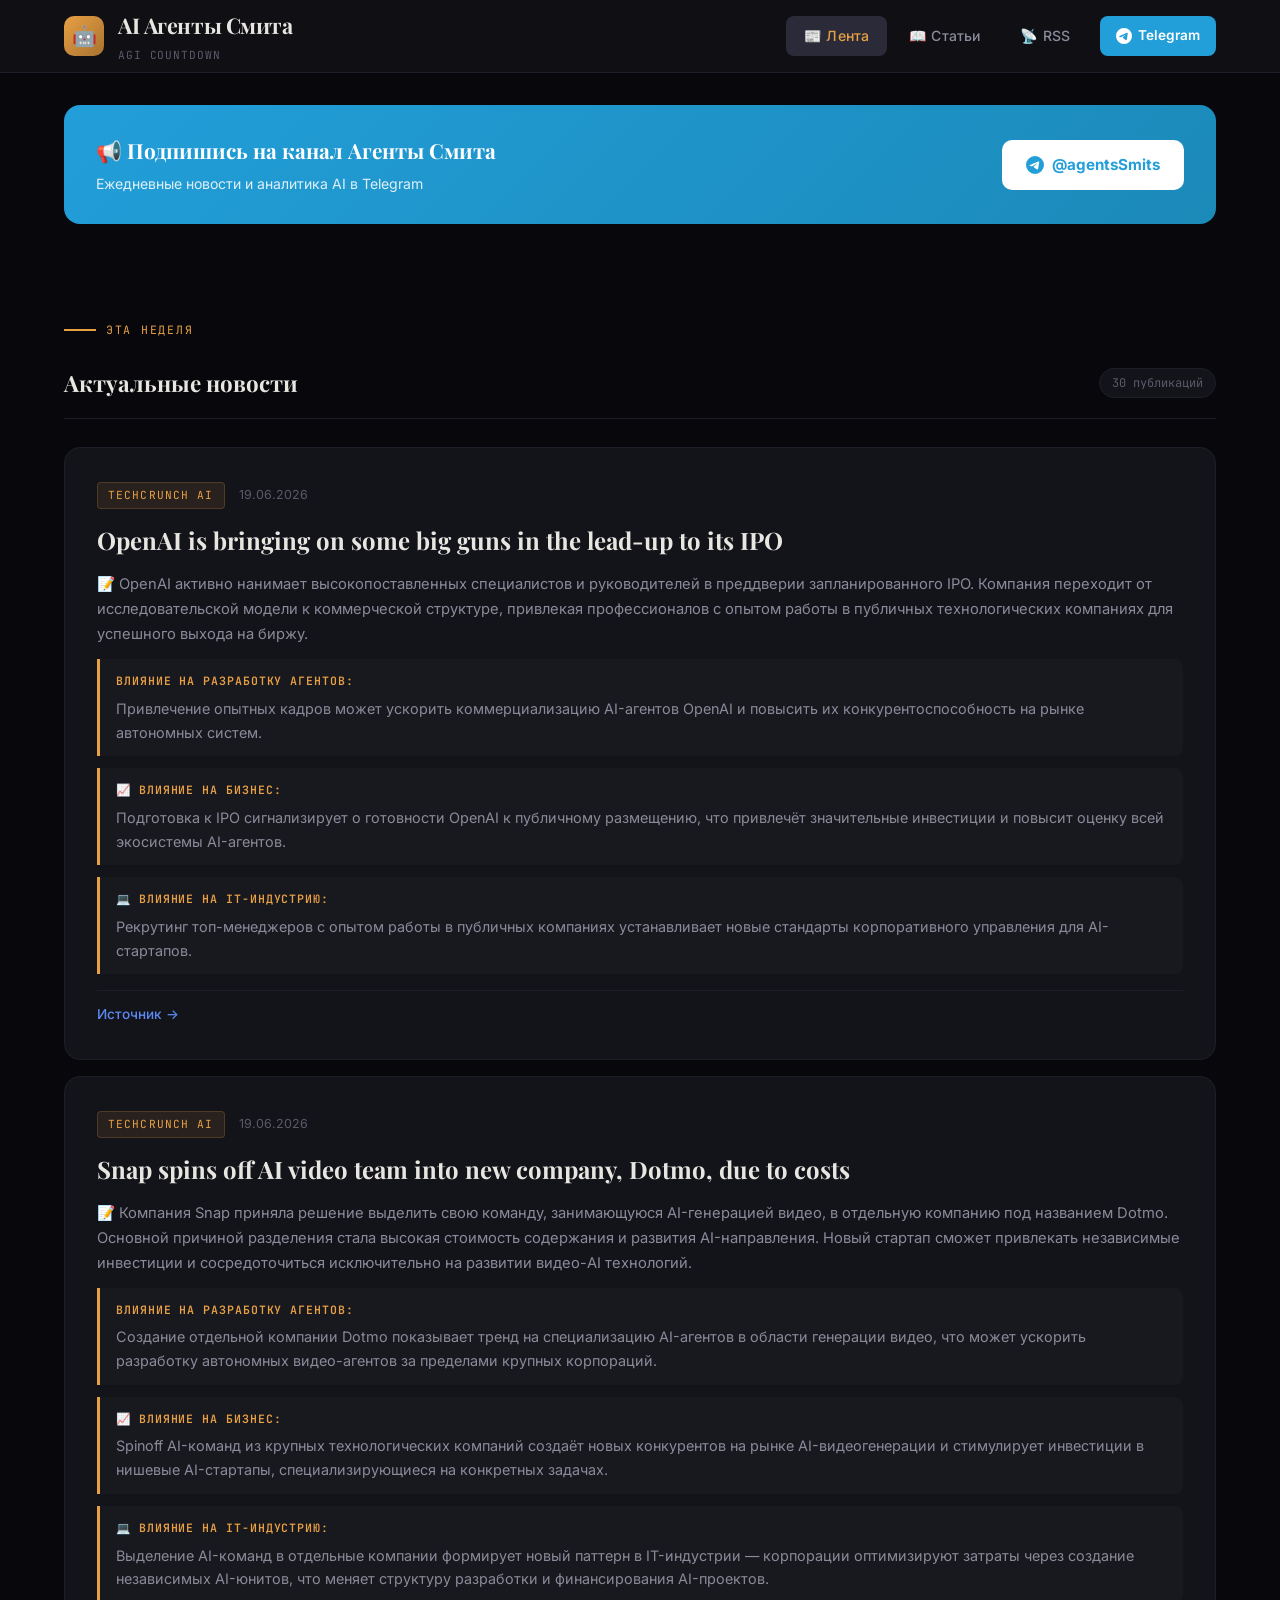
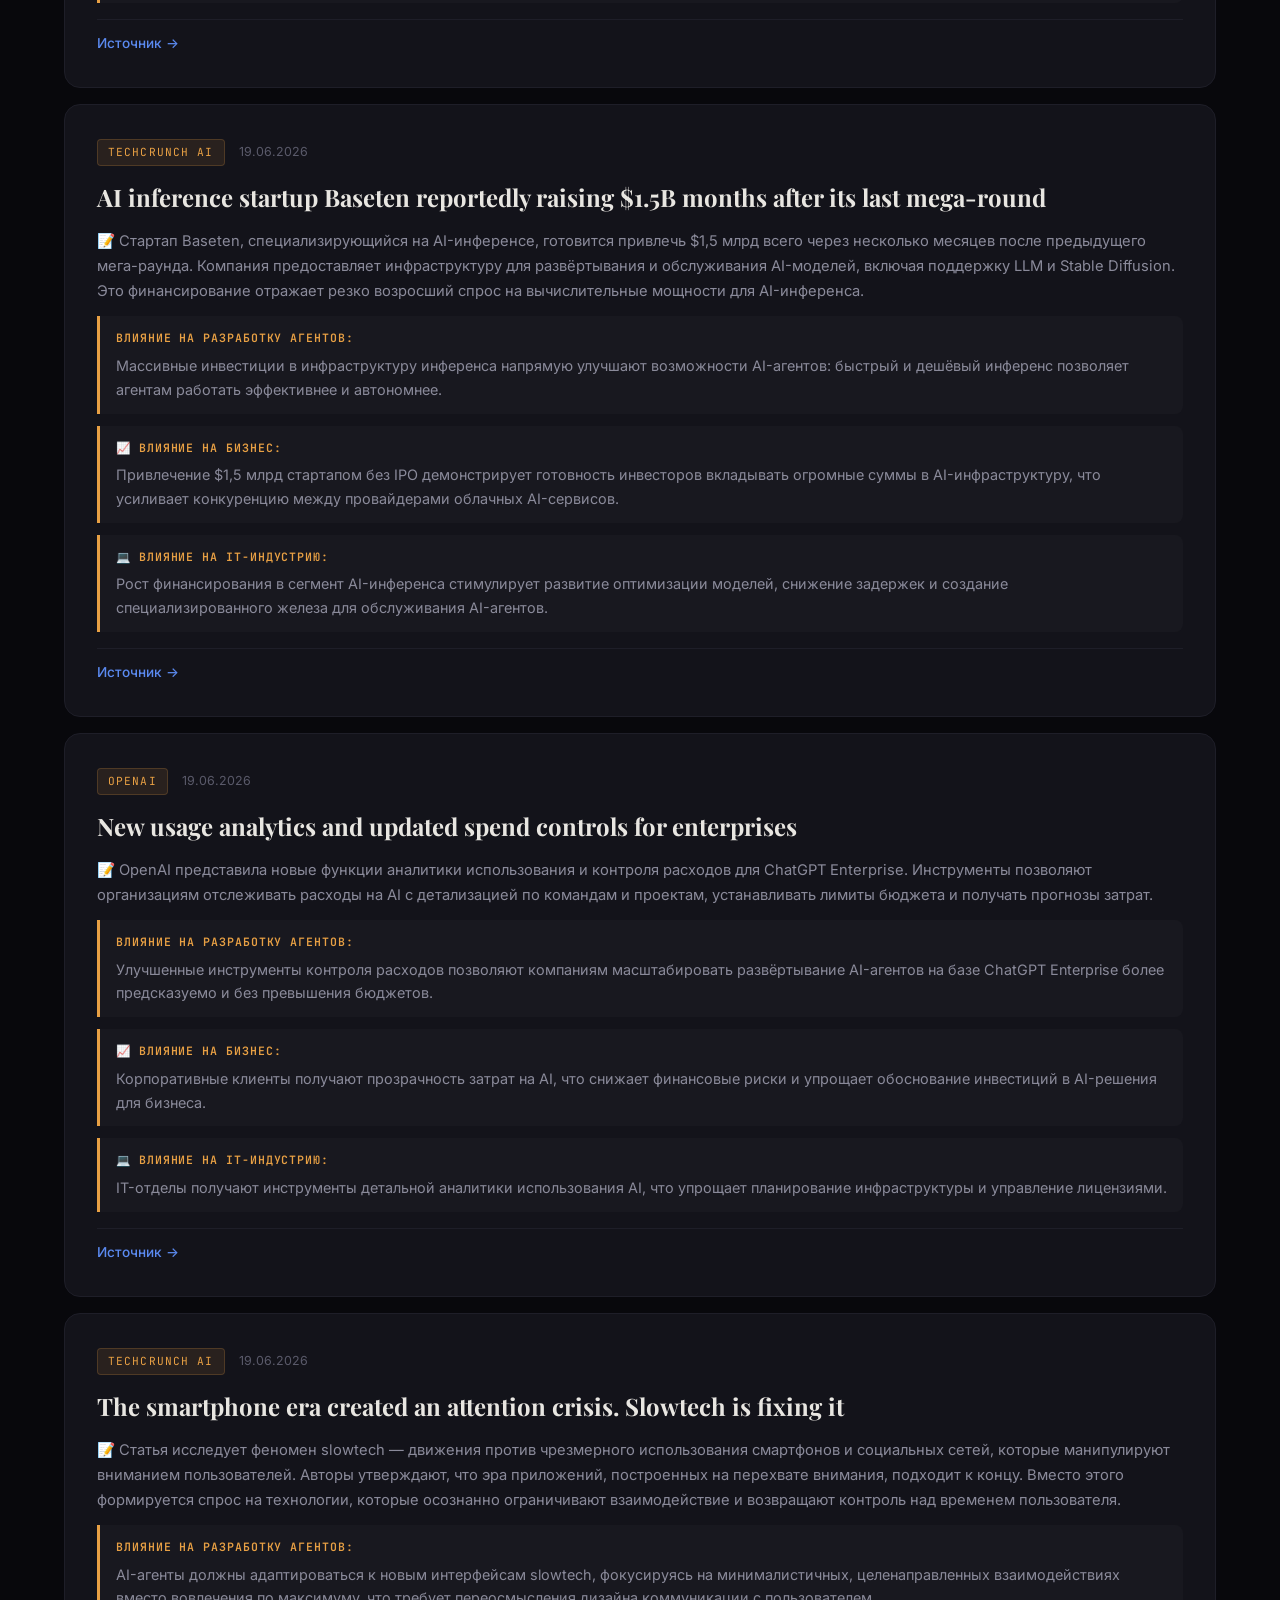
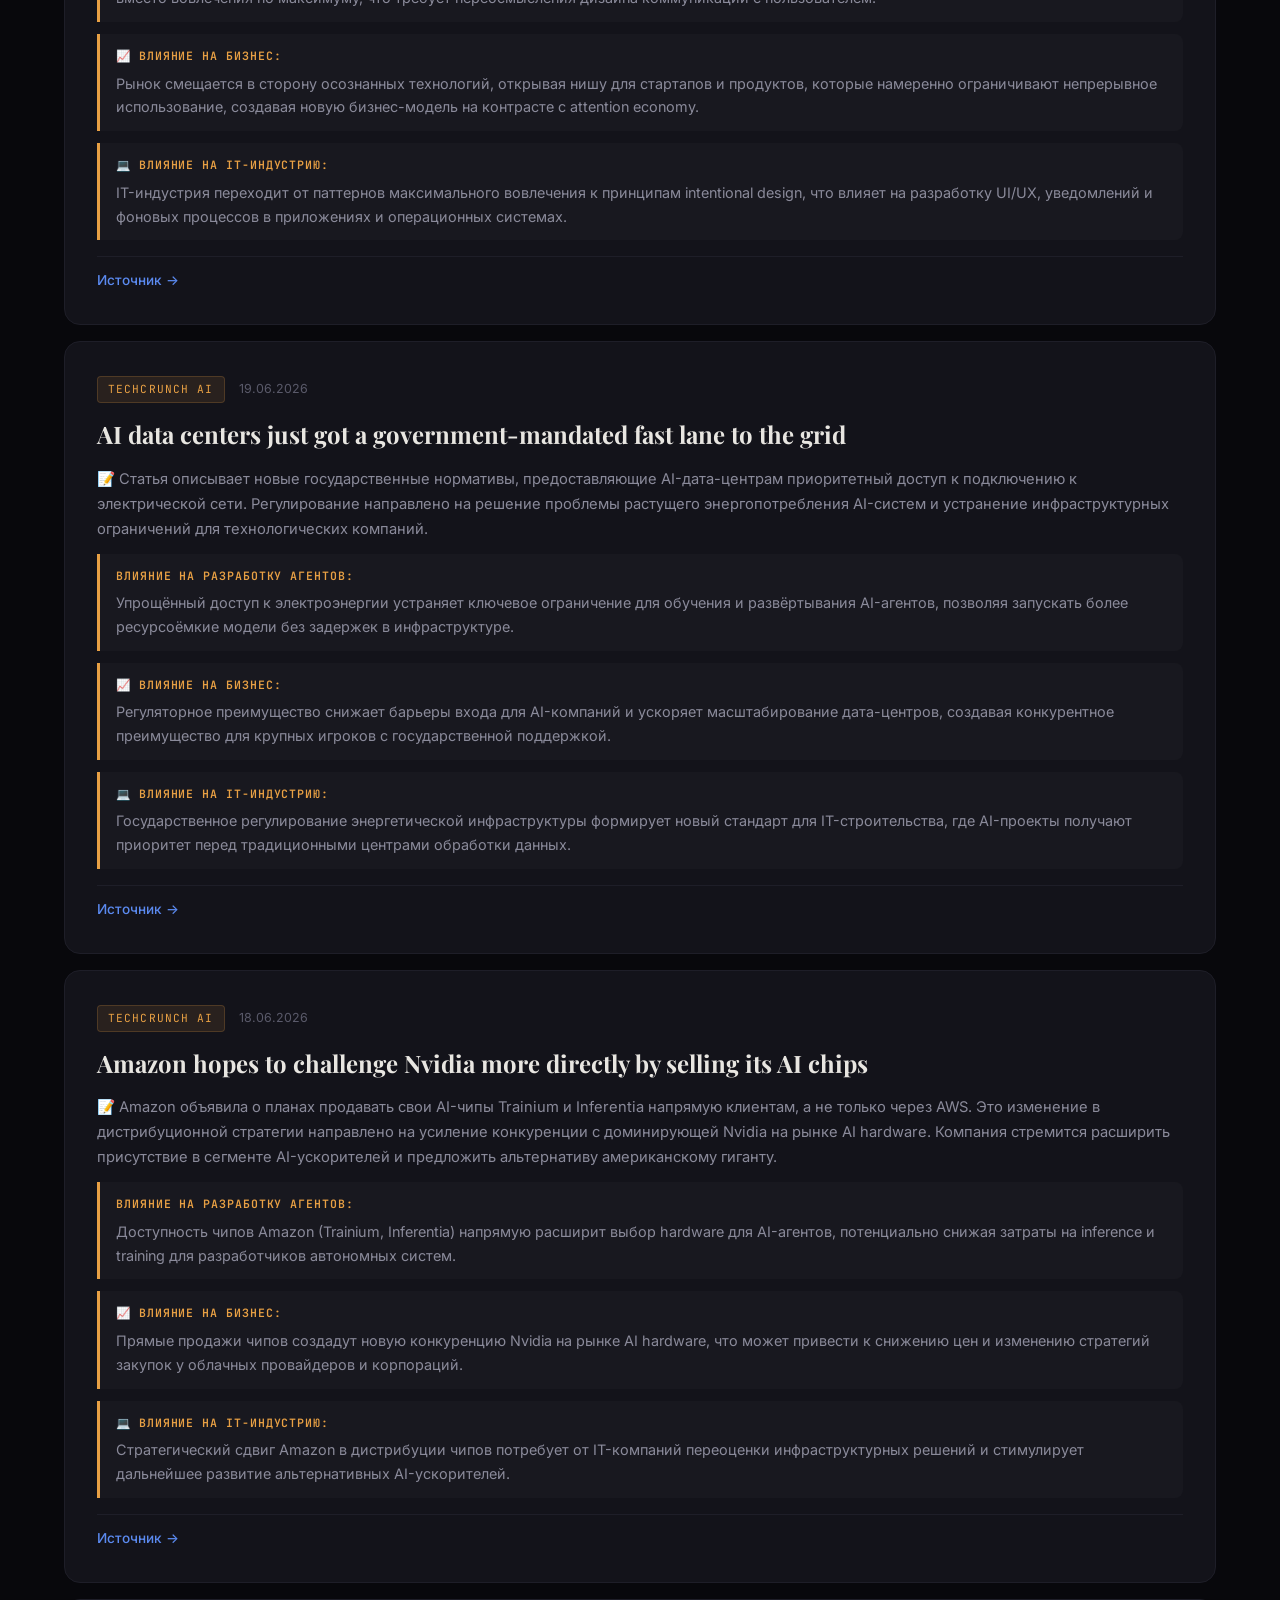
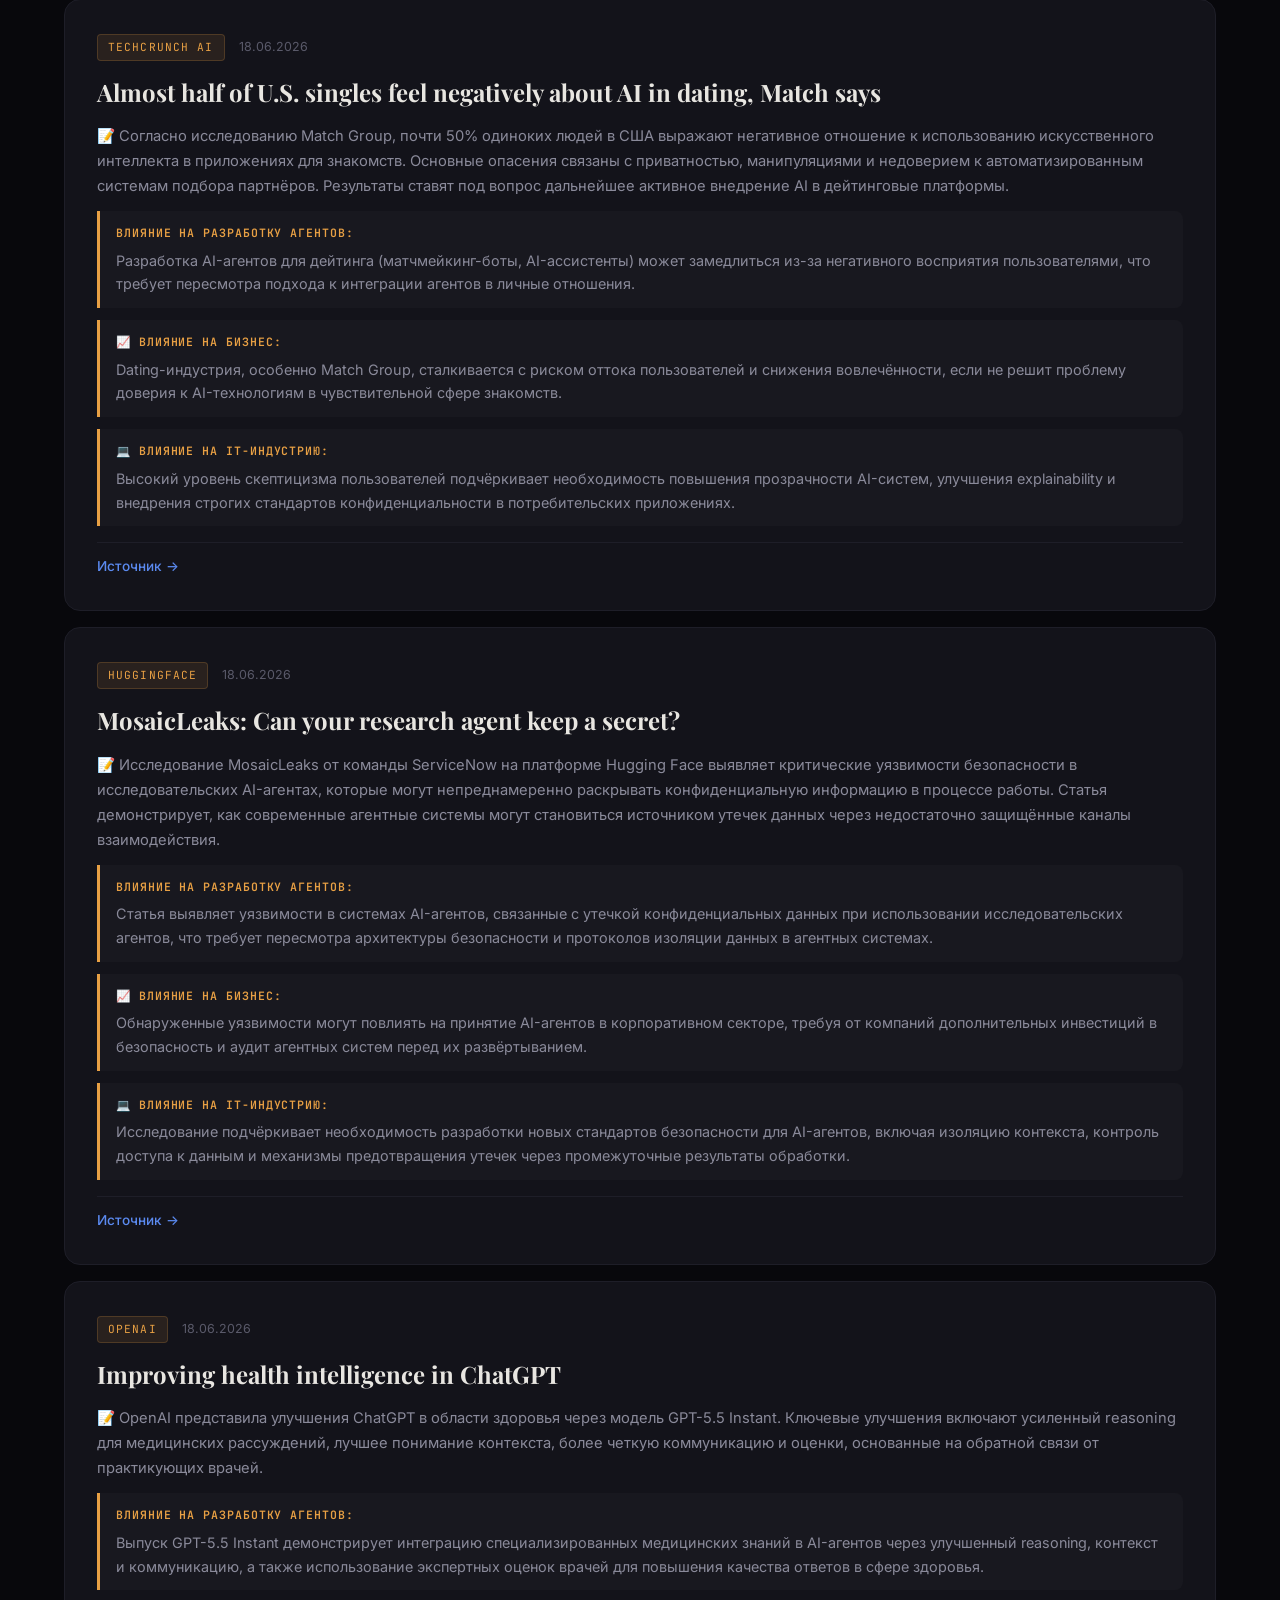
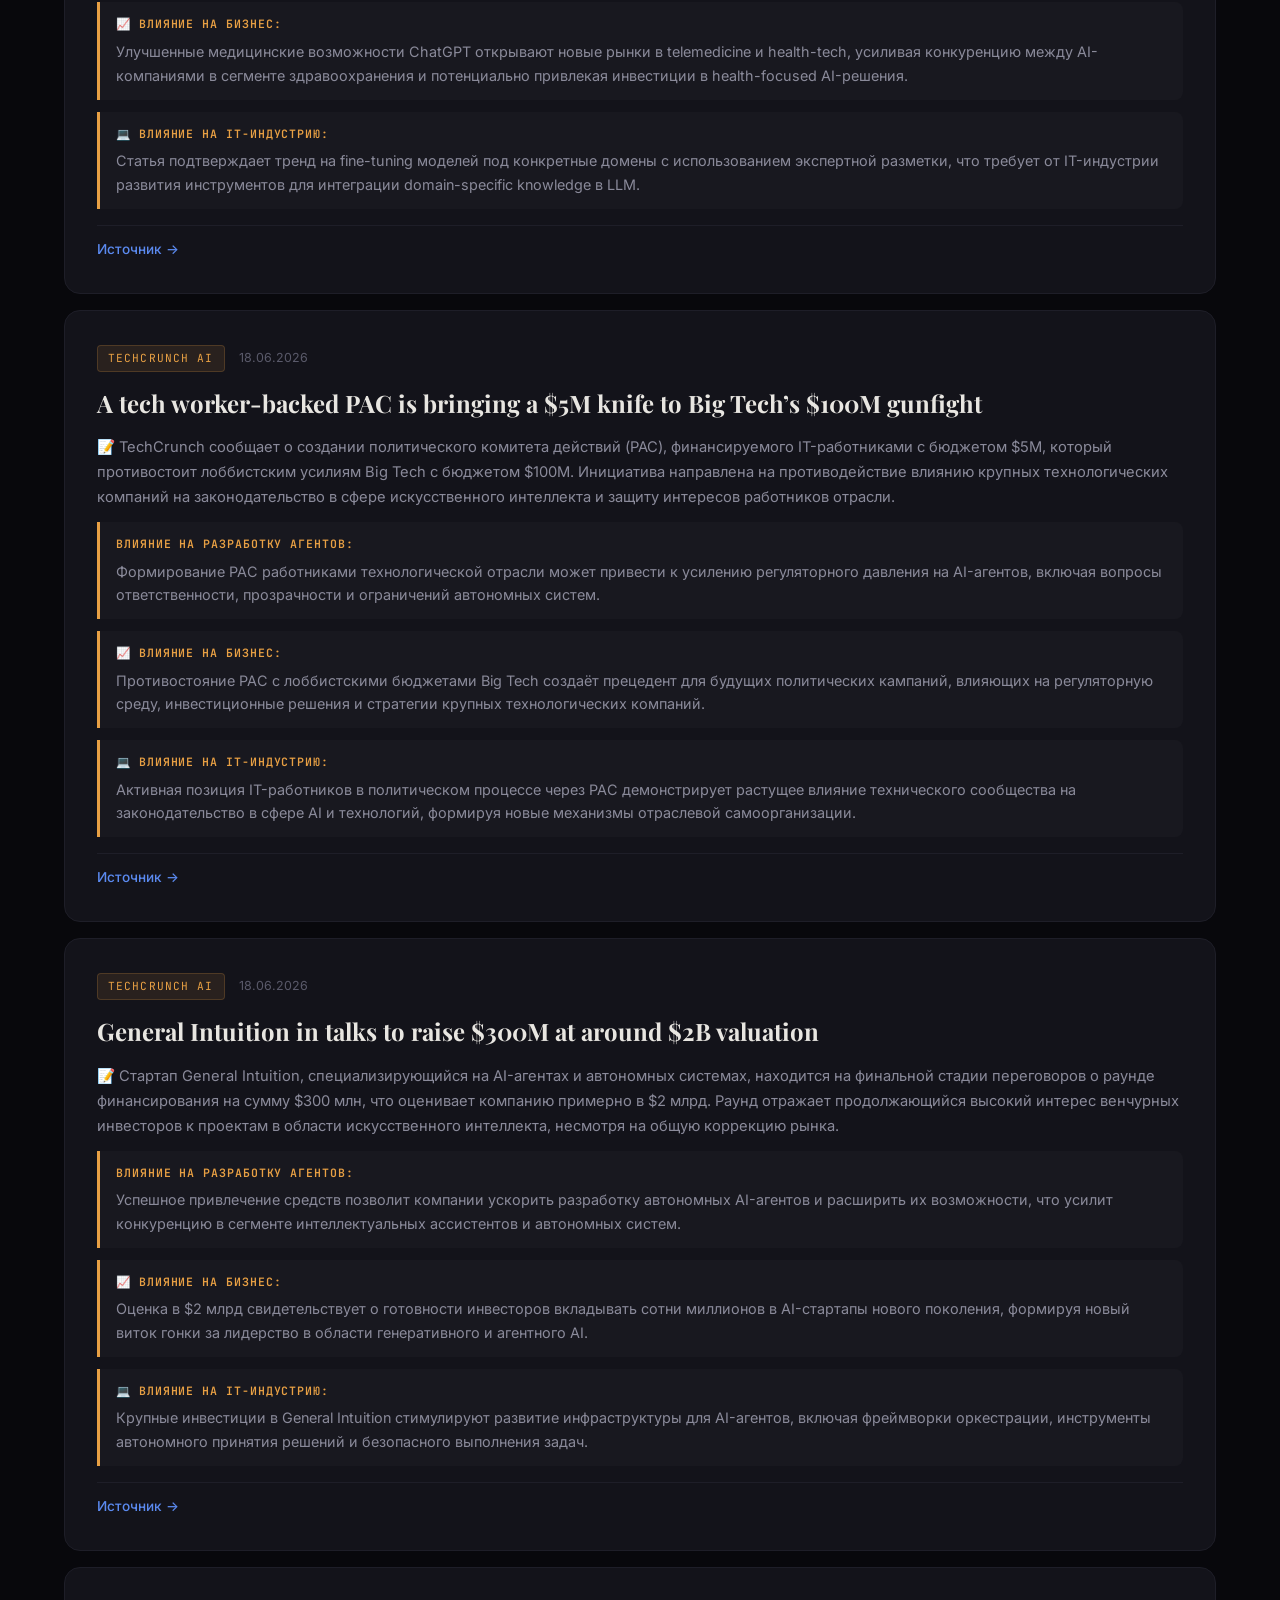
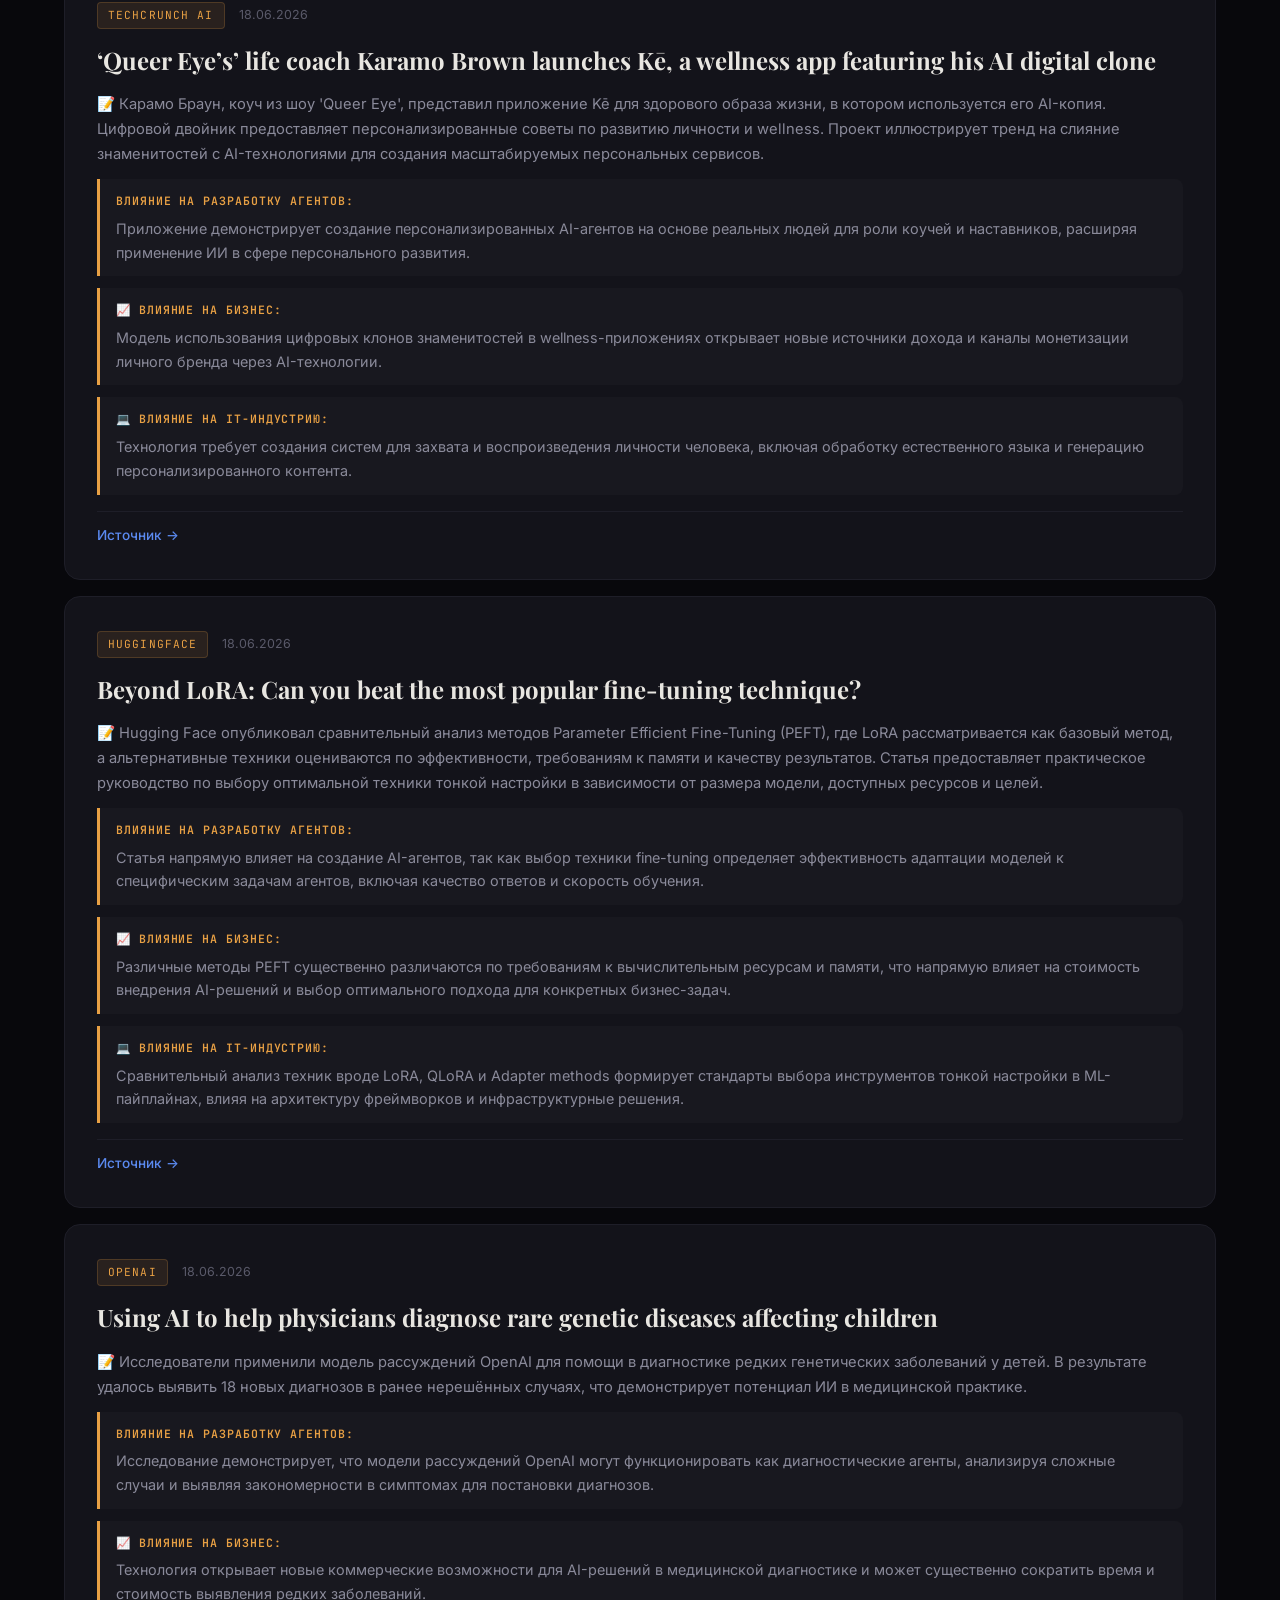
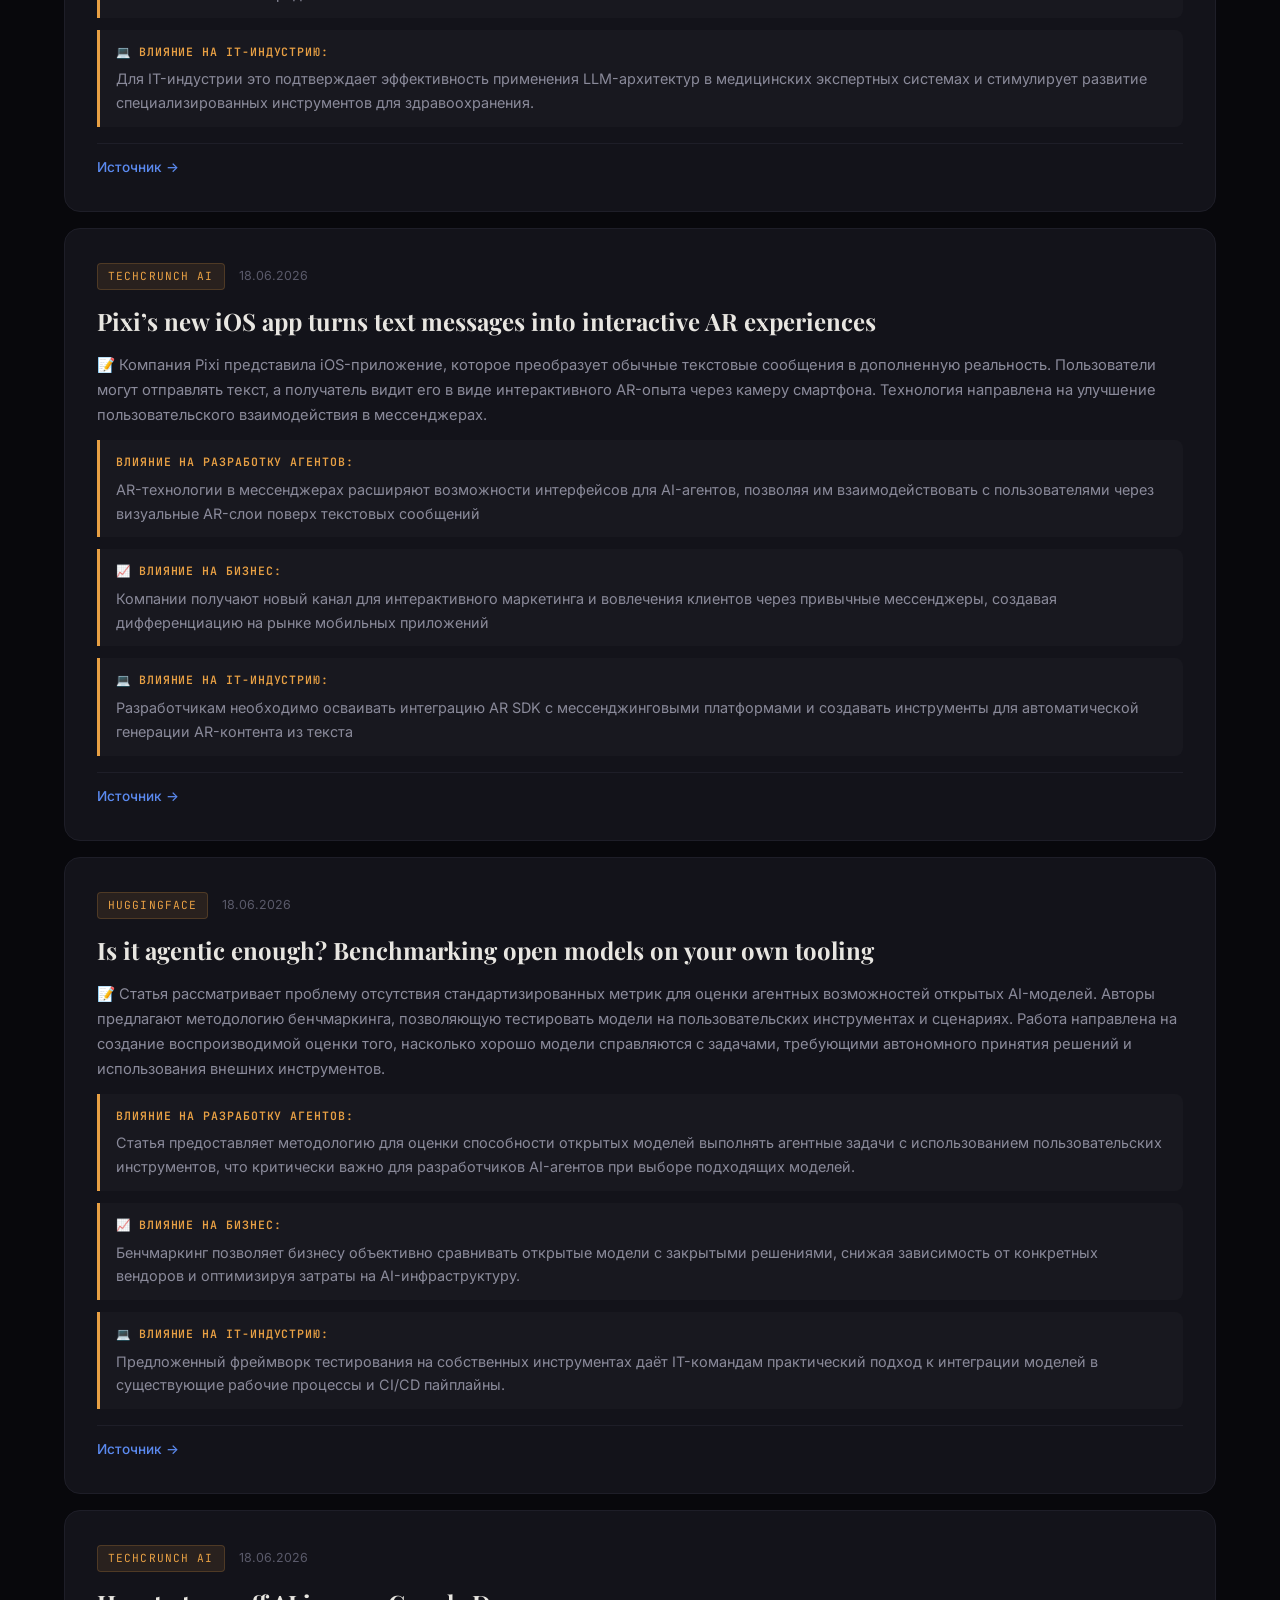
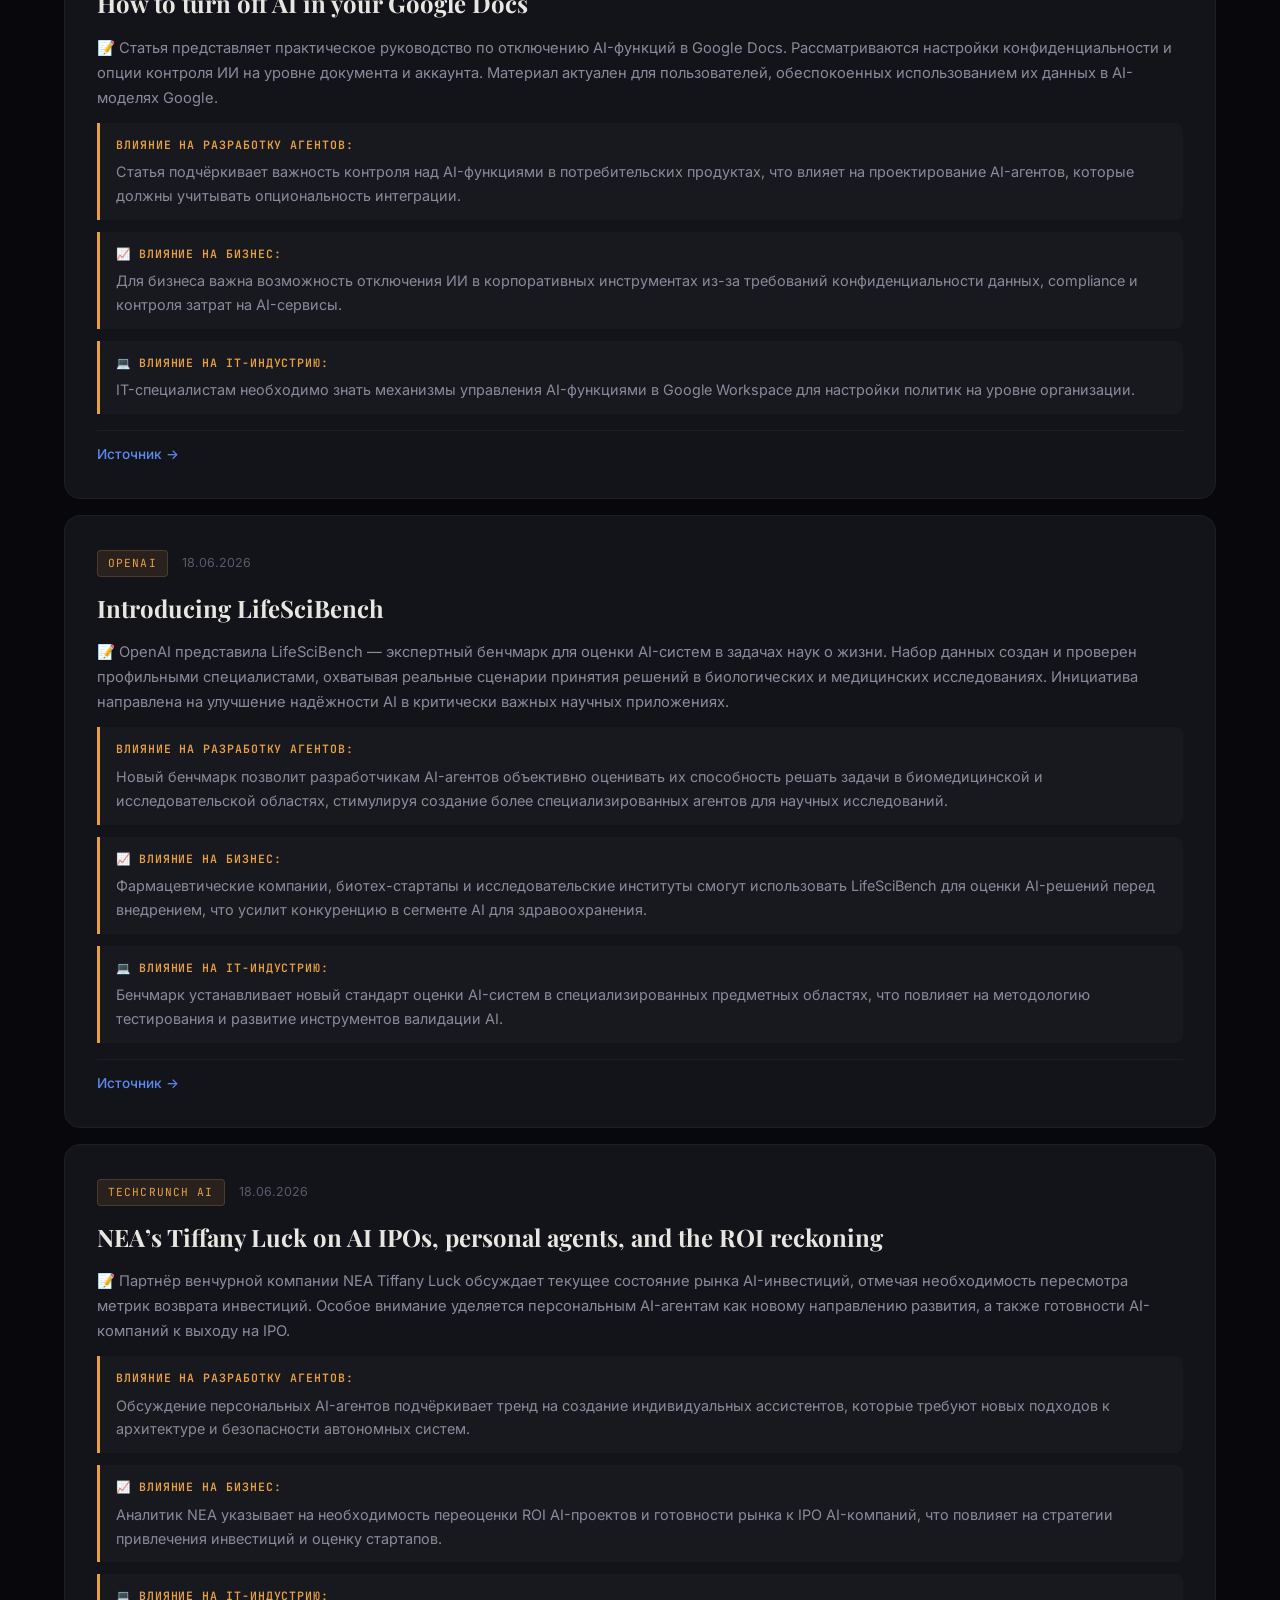
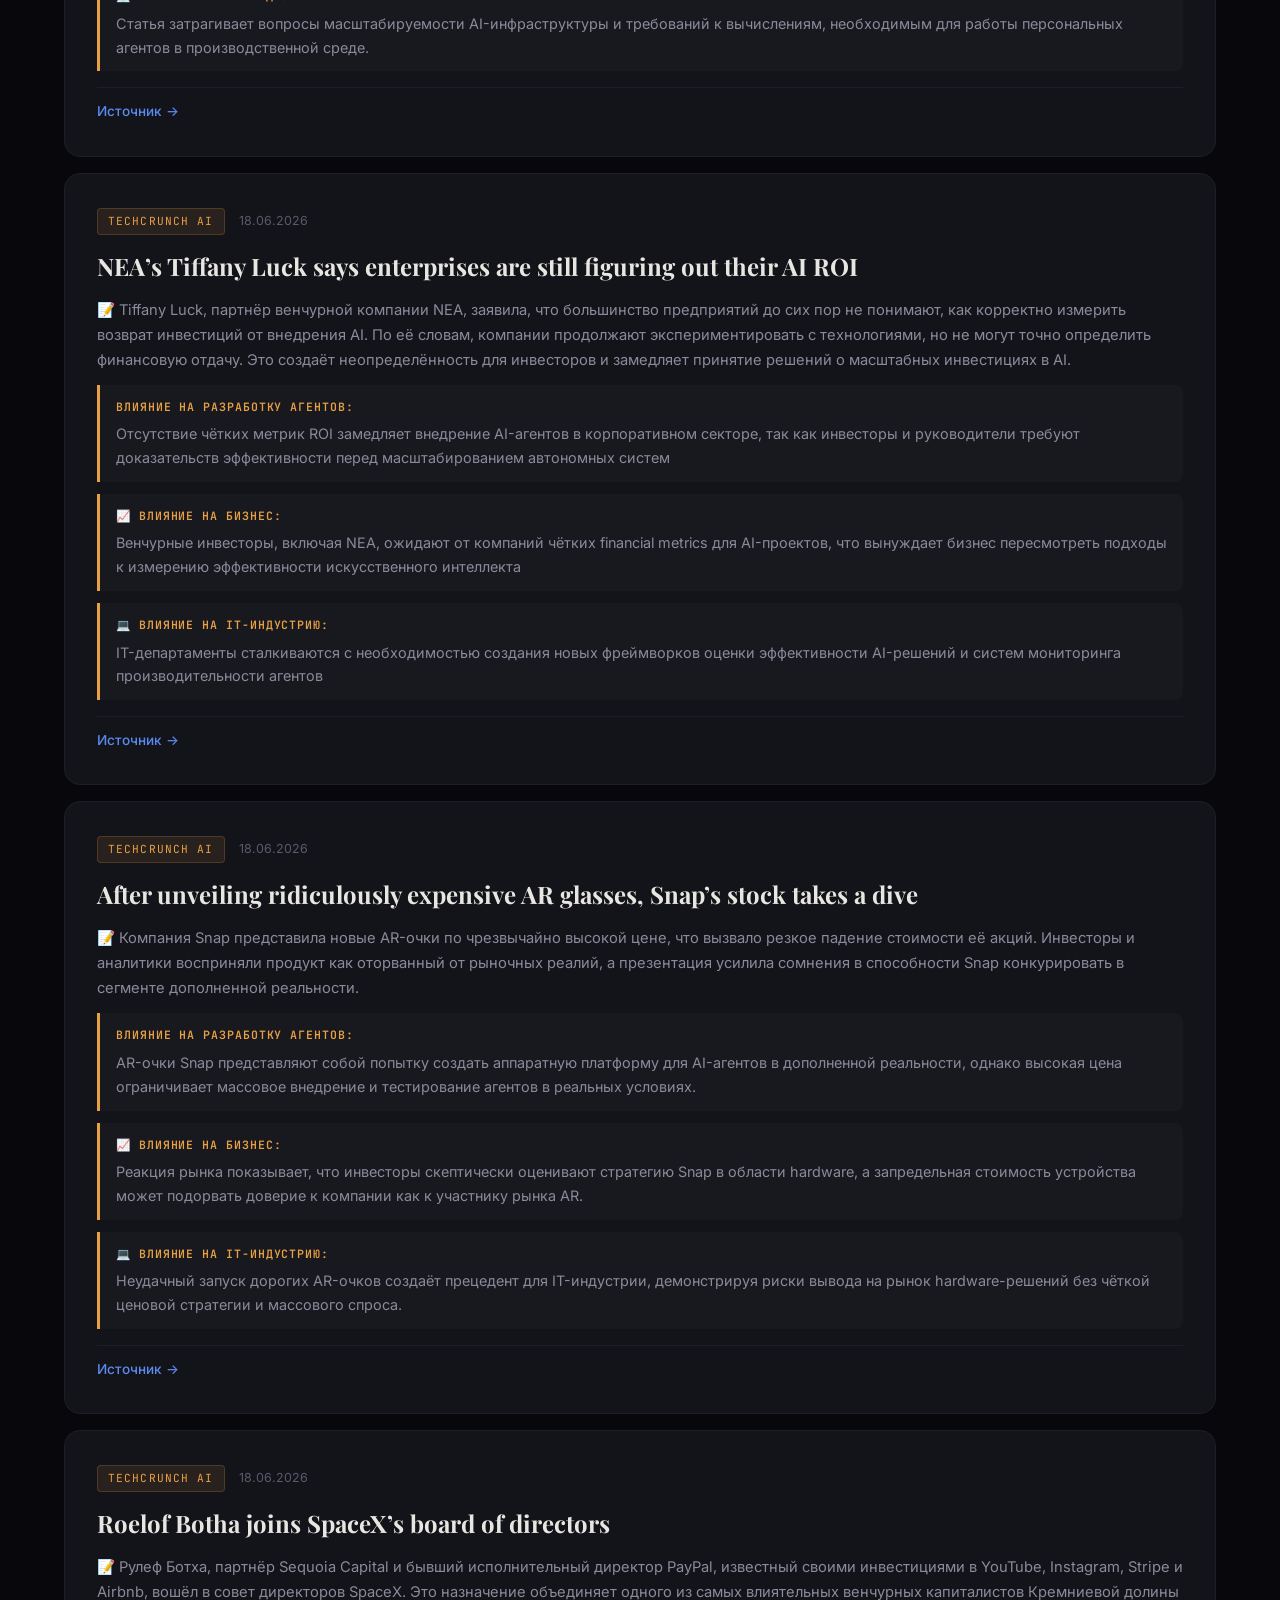
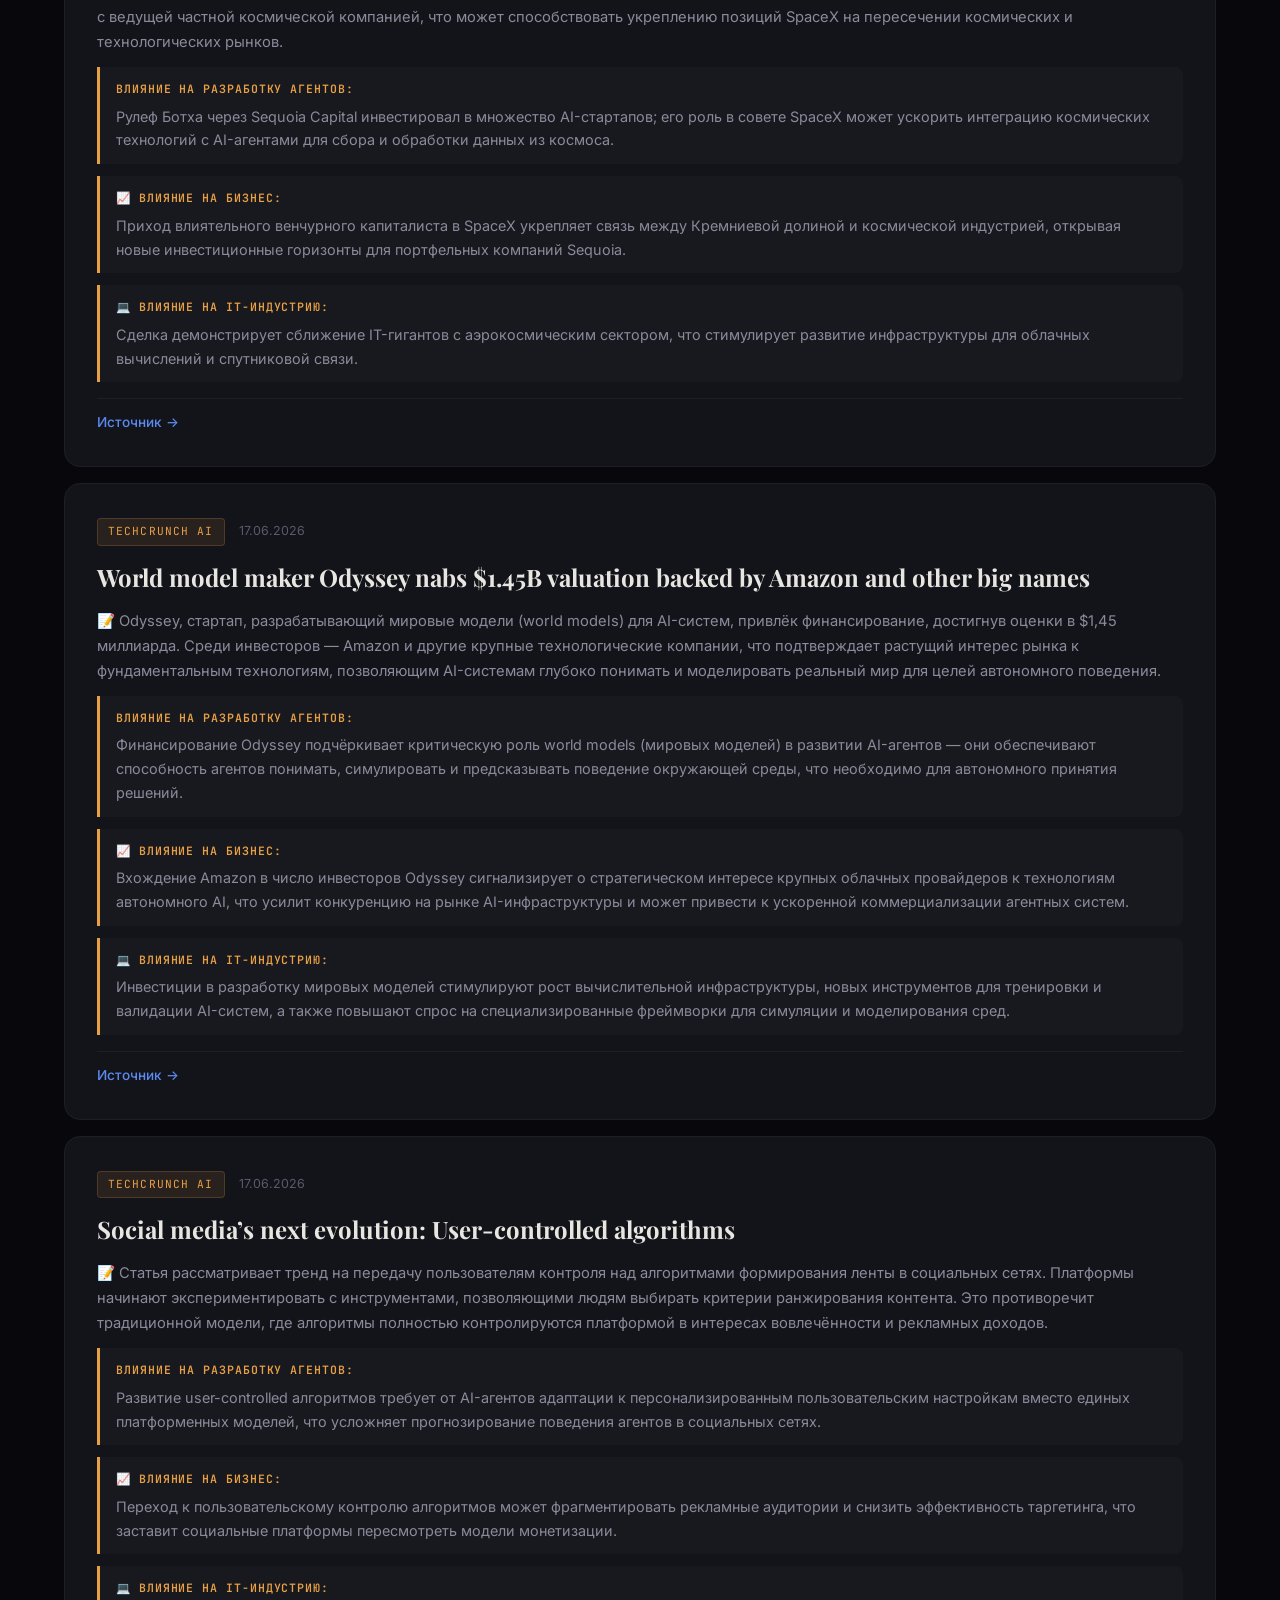
==== commit b1b7b666: "Auto-deploy: 2026-06-19 10:50" ====
--- a/public/index.html
+++ b/public/index.html
@@ -525,6 +525,40 @@
             <span class="card-source">TechCrunch AI</span>
             <span class="card-date" style="margin-left:10px">19.06.2026</span>
         </div>
+        <h2 class="card-title">OpenAI is bringing on some big guns in the lead-up to its IPO</h2>
+        <div class="post-content">
+            <pre>📝 OpenAI активно нанимает высокопоставленных специалистов и руководителей в преддверии запланированного IPO. Компания переходит от исследовательской модели к коммерческой структуре, привлекая профессионалов с опытом работы в публичных технологических компаниях для успешного выхода на биржу.</pre>
+<div class="post-section"><div class="post-section-label">Влияние на разработку агентов:</div><div class="post-section-content">Привлечение опытных кадров может ускорить коммерциализацию AI-агентов OpenAI и повысить их конкурентоспособность на рынке автономных систем.</div></div>
+<div class="post-section"><div class="post-section-label">📈 Влияние на бизнес:</div><div class="post-section-content">Подготовка к IPO сигнализирует о готовности OpenAI к публичному размещению, что привлечёт значительные инвестиции и повысит оценку всей экосистемы AI-агентов.</div></div>
+<div class="post-section"><div class="post-section-label">💻 Влияние на IT-индустрию:</div><div class="post-section-content">Рекрутинг топ-менеджеров с опытом работы в публичных компаниях устанавливает новые стандарты корпоративного управления для AI-стартапов.</div></div>
+        </div>
+        <div class="post-footer">
+            <a href="https://techcrunch.com/2026/06/18/openai-is-bringing-on-some-big-guns-in-the-lead-up-to-its-ipo/" class="card-link" target="_blank" rel="noopener">Источник →</a>
+        </div>
+    </article>
+
+    <article class="hero-card">
+        <div>
+            <span class="card-source">TechCrunch AI</span>
+            <span class="card-date" style="margin-left:10px">19.06.2026</span>
+        </div>
+        <h2 class="card-title">Snap spins off AI video team into new company, Dotmo, due to costs</h2>
+        <div class="post-content">
+            <pre>📝 Компания Snap приняла решение выделить свою команду, занимающуюся AI-генерацией видео, в отдельную компанию под названием Dotmo. Основной причиной разделения стала высокая стоимость содержания и развития AI-направления. Новый стартап сможет привлекать независимые инвестиции и сосредоточиться исключительно на развитии видео-AI технологий.</pre>
+<div class="post-section"><div class="post-section-label">Влияние на разработку агентов:</div><div class="post-section-content">Создание отдельной компании Dotmo показывает тренд на специализацию AI-агентов в области генерации видео, что может ускорить разработку автономных видео-агентов за пределами крупных корпораций.</div></div>
+<div class="post-section"><div class="post-section-label">📈 Влияние на бизнес:</div><div class="post-section-content">Spinoff AI-команд из крупных технологических компаний создаёт новых конкурентов на рынке AI-видеогенерации и стимулирует инвестиции в нишевые AI-стартапы, специализирующиеся на конкретных задачах.</div></div>
+<div class="post-section"><div class="post-section-label">💻 Влияние на IT-индустрию:</div><div class="post-section-content">Выделение AI-команд в отдельные компании формирует новый паттерн в IT-индустрии — корпорации оптимизируют затраты через создание независимых AI-юнитов, что меняет структуру разработки и финансирования AI-проектов.</div></div>
+        </div>
+        <div class="post-footer">
+            <a href="https://techcrunch.com/2026/06/18/snap-spins-off-ai-video-team-into-new-company-dotmo-due-to-costs/" class="card-link" target="_blank" rel="noopener">Источник →</a>
+        </div>
+    </article>
+
+    <article class="hero-card">
+        <div>
+            <span class="card-source">TechCrunch AI</span>
+            <span class="card-date" style="margin-left:10px">19.06.2026</span>
+        </div>
         <h2 class="card-title">AI inference startup Baseten reportedly raising $1.5B months after its last mega-round</h2>
         <div class="post-content">
             <pre>📝 Стартап Baseten, специализирующийся на AI-инференсе, готовится привлечь $1,5 млрд всего через несколько месяцев после предыдущего мега-раунда. Компания предоставляет инфраструктуру для развёртывания и обслуживания AI-моделей, включая поддержку LLM и Stable Diffusion. Это финансирование отражает резко возросший спрос на вычислительные мощности для AI-инференса.</pre>
@@ -993,40 +1027,6 @@
         </div>
         <div class="post-footer">
             <a href="https://techcrunch.com/2026/06/17/google-bets-on-gemini-to-reinvent-the-smart-home-speaker/" class="card-link" target="_blank" rel="noopener">Источник →</a>
-        </div>
-    </article>
-
-    <article class="hero-card">
-        <div>
-            <span class="card-source">TechCrunch AI</span>
-            <span class="card-date" style="margin-left:10px">17.06.2026</span>
-        </div>
-        <h2 class="card-title">Only 16 percent of Americans think AI will have a positive impact on society, a new study shows</h2>
-        <div class="post-content">
-            <pre>📝 Новое исследование показало, что лишь 16% американцев уверены в положительном влиянии искусственного интеллекта на общество. Подавляющее большинство населения выражает скептицизм и опасения относительно технологий ИИ, что создает существенный барьер для их массового принятия.</pre>
-<div class="post-section"><div class="post-section-label">Влияние на разработку агентов:</div><div class="post-section-content">Низкий уровень доверия общества к ИИ затрудняет внедрение AI-агентов в повседневные сервисы, поскольку пользователи скептически относятся к автономным системам.</div></div>
-<div class="post-section"><div class="post-section-label">📈 Влияние на бизнес:</div><div class="post-section-content">Компаниям придется инвестировать в прозрачность и объяснимость своих AI-решений, иначе они столкнутся с сопротивлением потребителей и регуляторным давлением.</div></div>
-<div class="post-section"><div class="post-section-label">💻 Влияние на IT-индустрию:</div><div class="post-section-content">IT-индустрия получает сигнал о необходимости пересмотра коммуникационных стратегий и усиления фокуса на этичном и ответственном развертывании AI-систем.</div></div>
-        </div>
-        <div class="post-footer">
-            <a href="https://techcrunch.com/2026/06/17/only-16-percent-of-americans-think-ai-will-have-a-positive-impact-on-society-a-new-study-shows/" class="card-link" target="_blank" rel="noopener">Источник →</a>
-        </div>
-    </article>
-
-    <article class="hero-card">
-        <div>
-            <span class="card-source">TechCrunch AI</span>
-            <span class="card-date" style="margin-left:10px">17.06.2026</span>
-        </div>
-        <h2 class="card-title">The slowtech revolution is here to kill your phone addiction and rescue your attention span</h2>
-        <div class="post-content">
-            <pre>📝 Статья описывает движение slowtech — контркультурный ответ на эпидемию телефонной зависимости и снижение способности людей к концентрации. Авторы и компании-пионеры этой тенденции разрабатывают технологии, которые сознательно ограничивают свою собственную захватывающую способность ради здоровья пользователей.</pre>
-<div class="post-section"><div class="post-section-label">Влияние на разработку агентов:</div><div class="post-section-content">AI-агенты и персональные ассистенты должны будут адаптироваться к парадигме медленных технологий, предлагая менее навязчивые взаимодействия и уважая границы внимания пользователя.</div></div>
-<div class="post-section"><div class="post-section-label">📈 Влияние на бизнес:</div><div class="post-section-content">Компании, зарабатывающие на привлечении внимания и рекламе, столкнутся с необходимостью пересмотра бизнес-моделей, а рынок цифрового благополучия получит новые возможности для роста.</div></div>
-<div class="post-section"><div class="post-section-label">💻 Влияние на IT-индустрию:</div><div class="post-section-content">IT-индустрия переориентируется на разработку продуктов с акцентом на цифровое благополучие: менее отвлекающие интерфейсы, встроенные ограничения на использование и инструменты контроля экранного времени.</div></div>
-        </div>
-        <div class="post-footer">
-            <a href="https://techcrunch.com/2026/06/17/the-slowtech-revolution-is-here-to-kill-your-phone-addiction-and-rescue-your-attention-span/" class="card-link" target="_blank" rel="noopener">Источник →</a>
         </div>
     </article>
 </section>
@@ -1034,10 +1034,28 @@
     <div class="section-label">Архив</div>
     <div class="section-header">
         <h2 class="section-title">Статьи прошлых недель</h2>
-        <span class="section-count">131 статей</span>
+        <span class="section-count">133 статей</span>
     </div>
     <div class="archive-grid">
         
+<article class="archive-card">
+    <div class="archive-card-title">Only 16 percent of Americans think AI will have a positive impact on society, a new study shows</div>
+    <div class="archive-card-meta">
+        <span class="card-source">TechCrunch AI</span>
+        <span class="card-date">17.06.2026</span>
+    </div>
+    <a href="https://techcrunch.com/2026/06/17/only-16-percent-of-americans-think-ai-will-have-a-positive-impact-on-society-a-new-study-shows/" class="card-link" target="_blank" rel="noopener" style="margin-top:10px; display:inline-flex;">Читать →</a>
+</article>
+
+<article class="archive-card">
+    <div class="archive-card-title">The slowtech revolution is here to kill your phone addiction and rescue your attention span</div>
+    <div class="archive-card-meta">
+        <span class="card-source">TechCrunch AI</span>
+        <span class="card-date">17.06.2026</span>
+    </div>
+    <a href="https://techcrunch.com/2026/06/17/the-slowtech-revolution-is-here-to-kill-your-phone-addiction-and-rescue-your-attention-span/" class="card-link" target="_blank" rel="noopener" style="margin-top:10px; display:inline-flex;">Читать →</a>
+</article>
+
 <article class="archive-card">
     <div class="archive-card-title">New research shows how AMIE, our medical AI, could help manage health conditions.</div>
     <div class="archive-card-meta">
@@ -2232,7 +2250,7 @@
         <div class="footer-inner">
             <div class="footer-brand">🤖 AI Агенты Смита</div>
             <div class="footer-meta">
-                Новости и аналитика искусственного интеллекта · Обновлено 19.06.2026 10:20<br>
+                Новости и аналитика искусственного интеллекта · Обновлено 19.06.2026 10:50<br>
                 <a href="https://t.me/agentsSmits" target="_blank">@agentsSmits</a> · <a href="rss.xml">RSS</a>
             </div>
         </div>
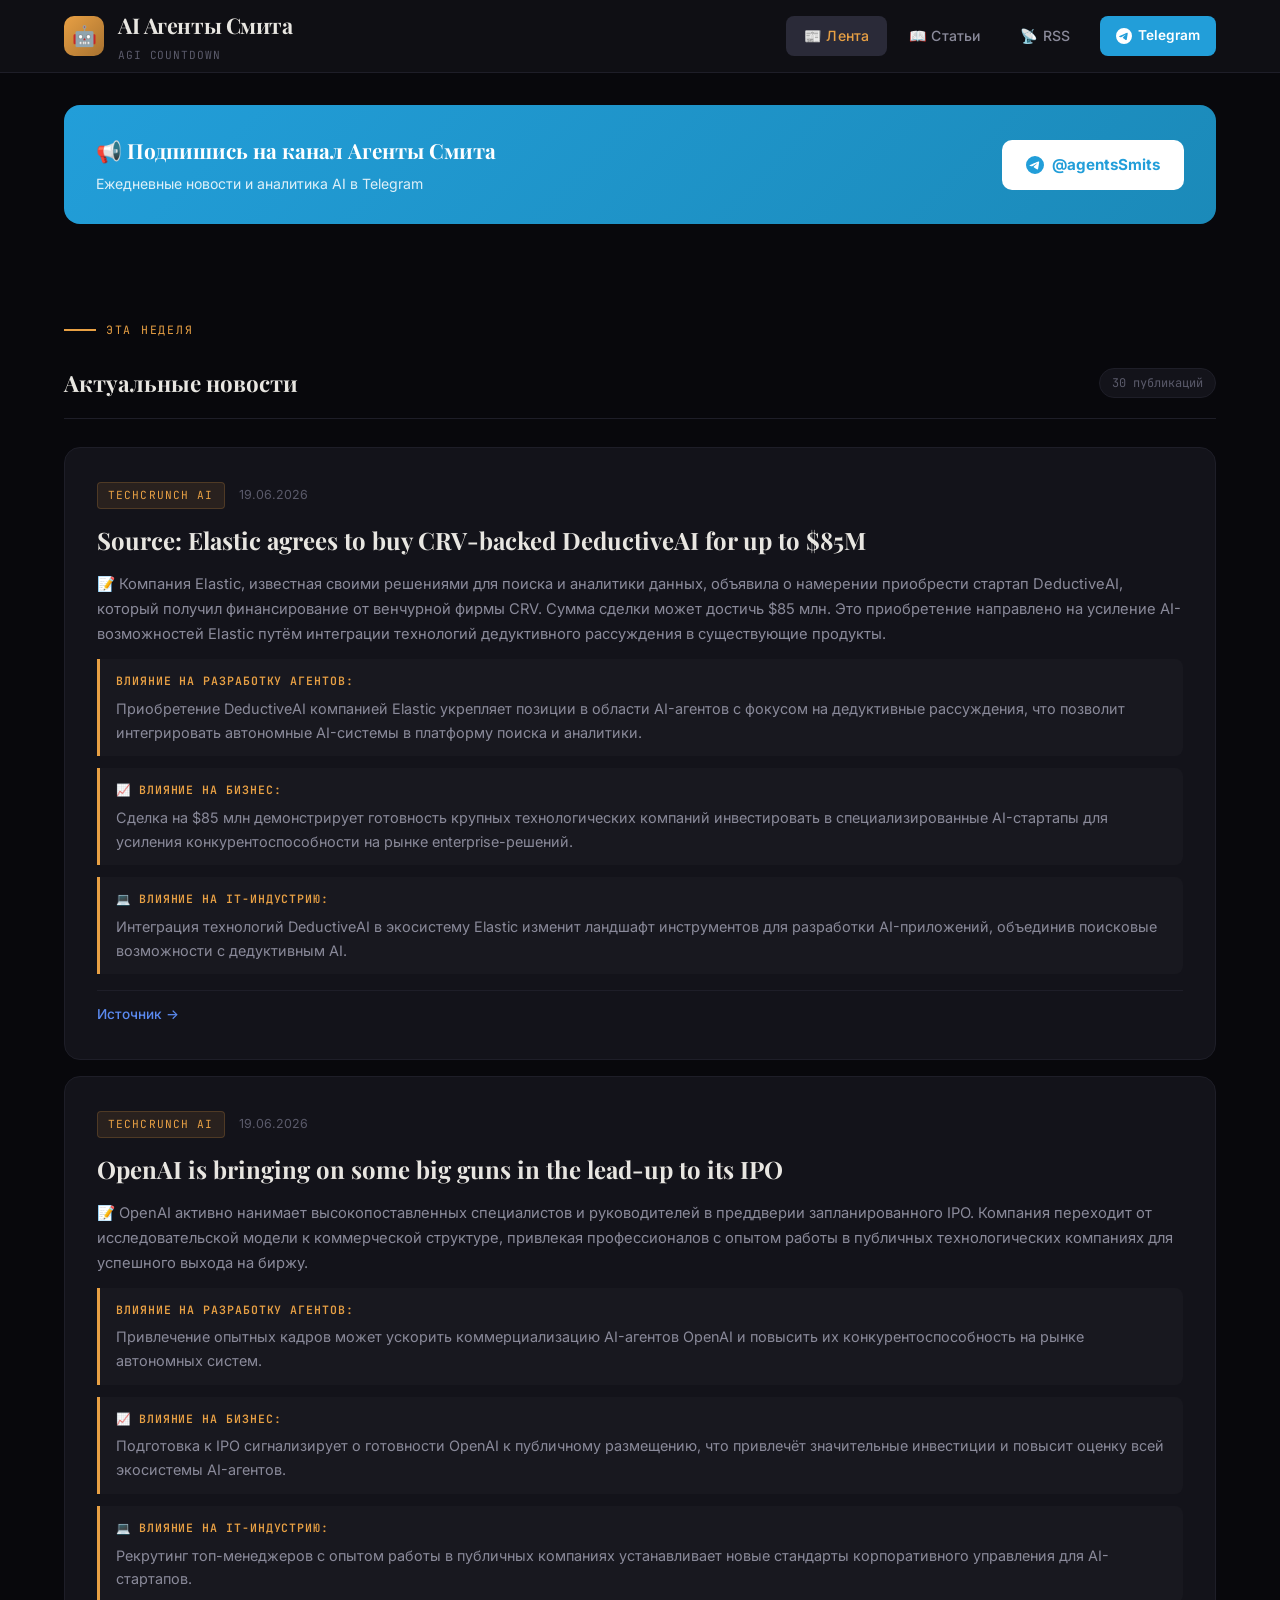
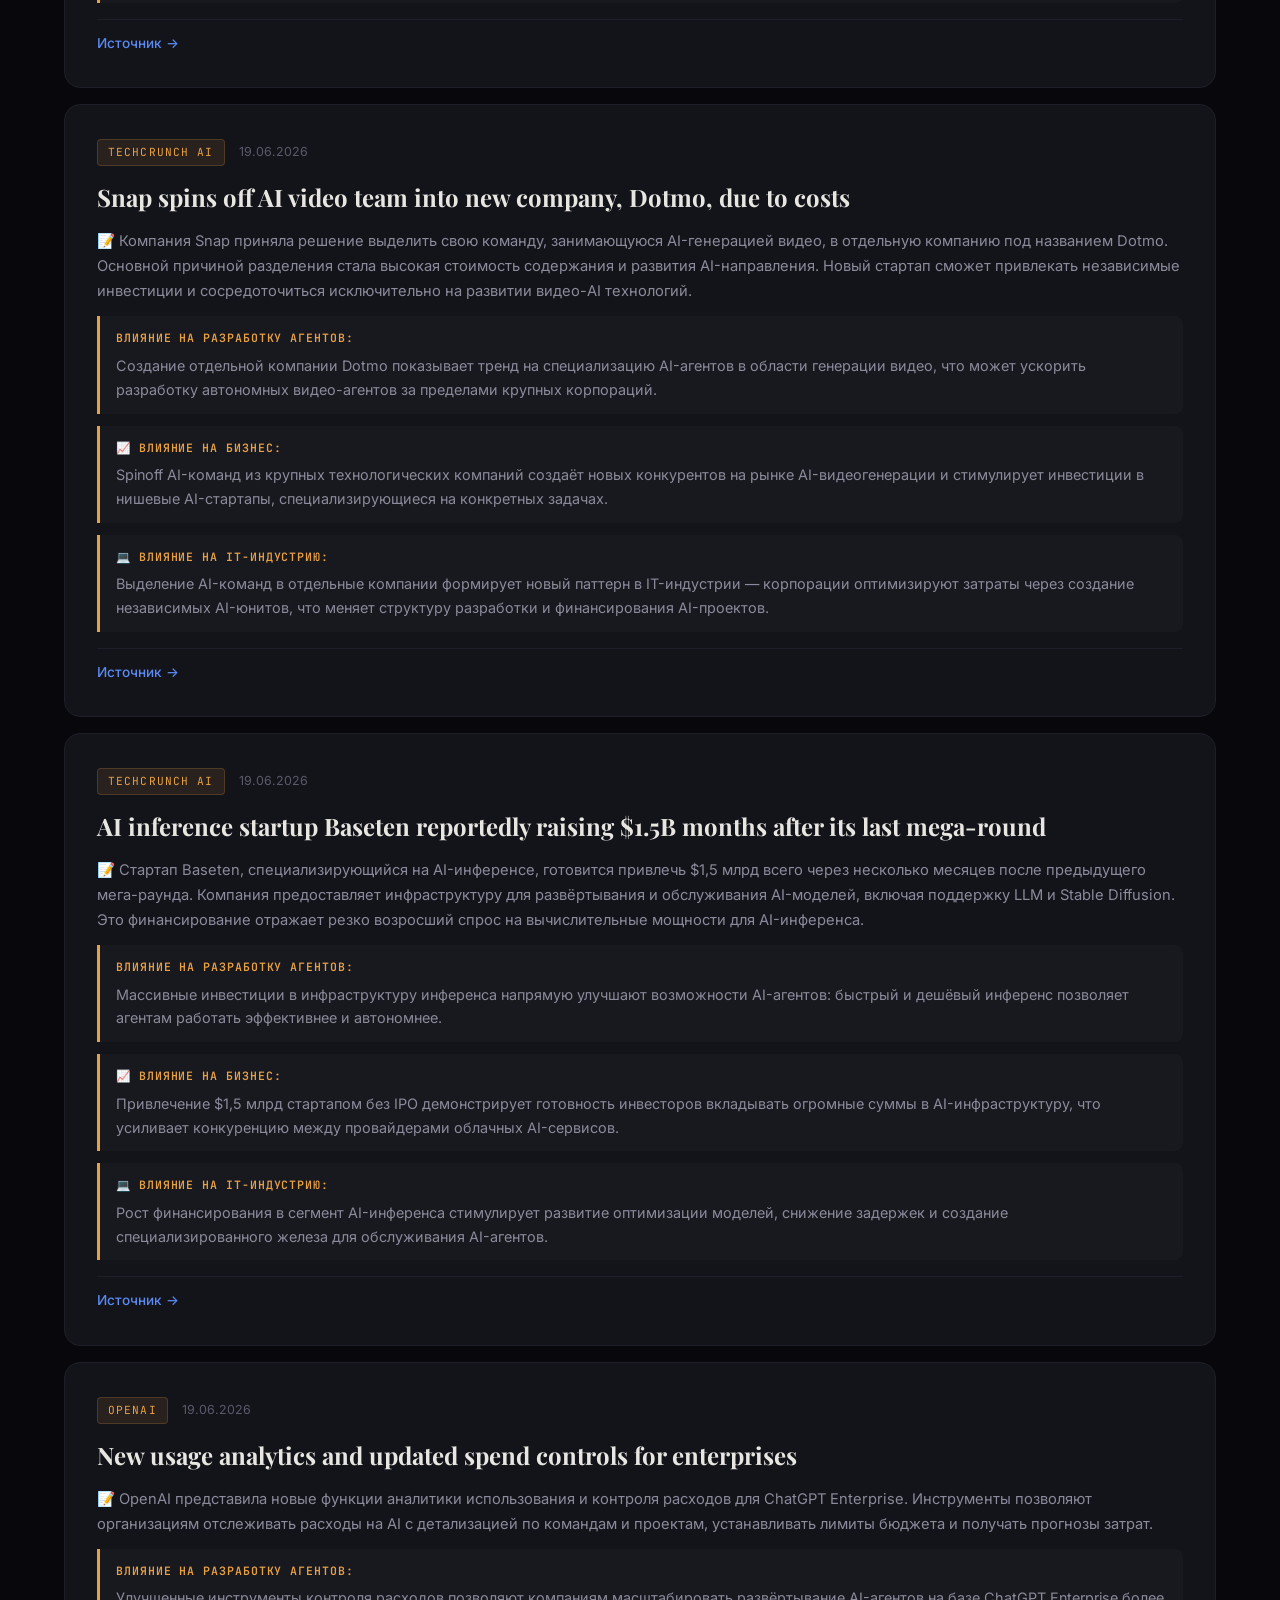
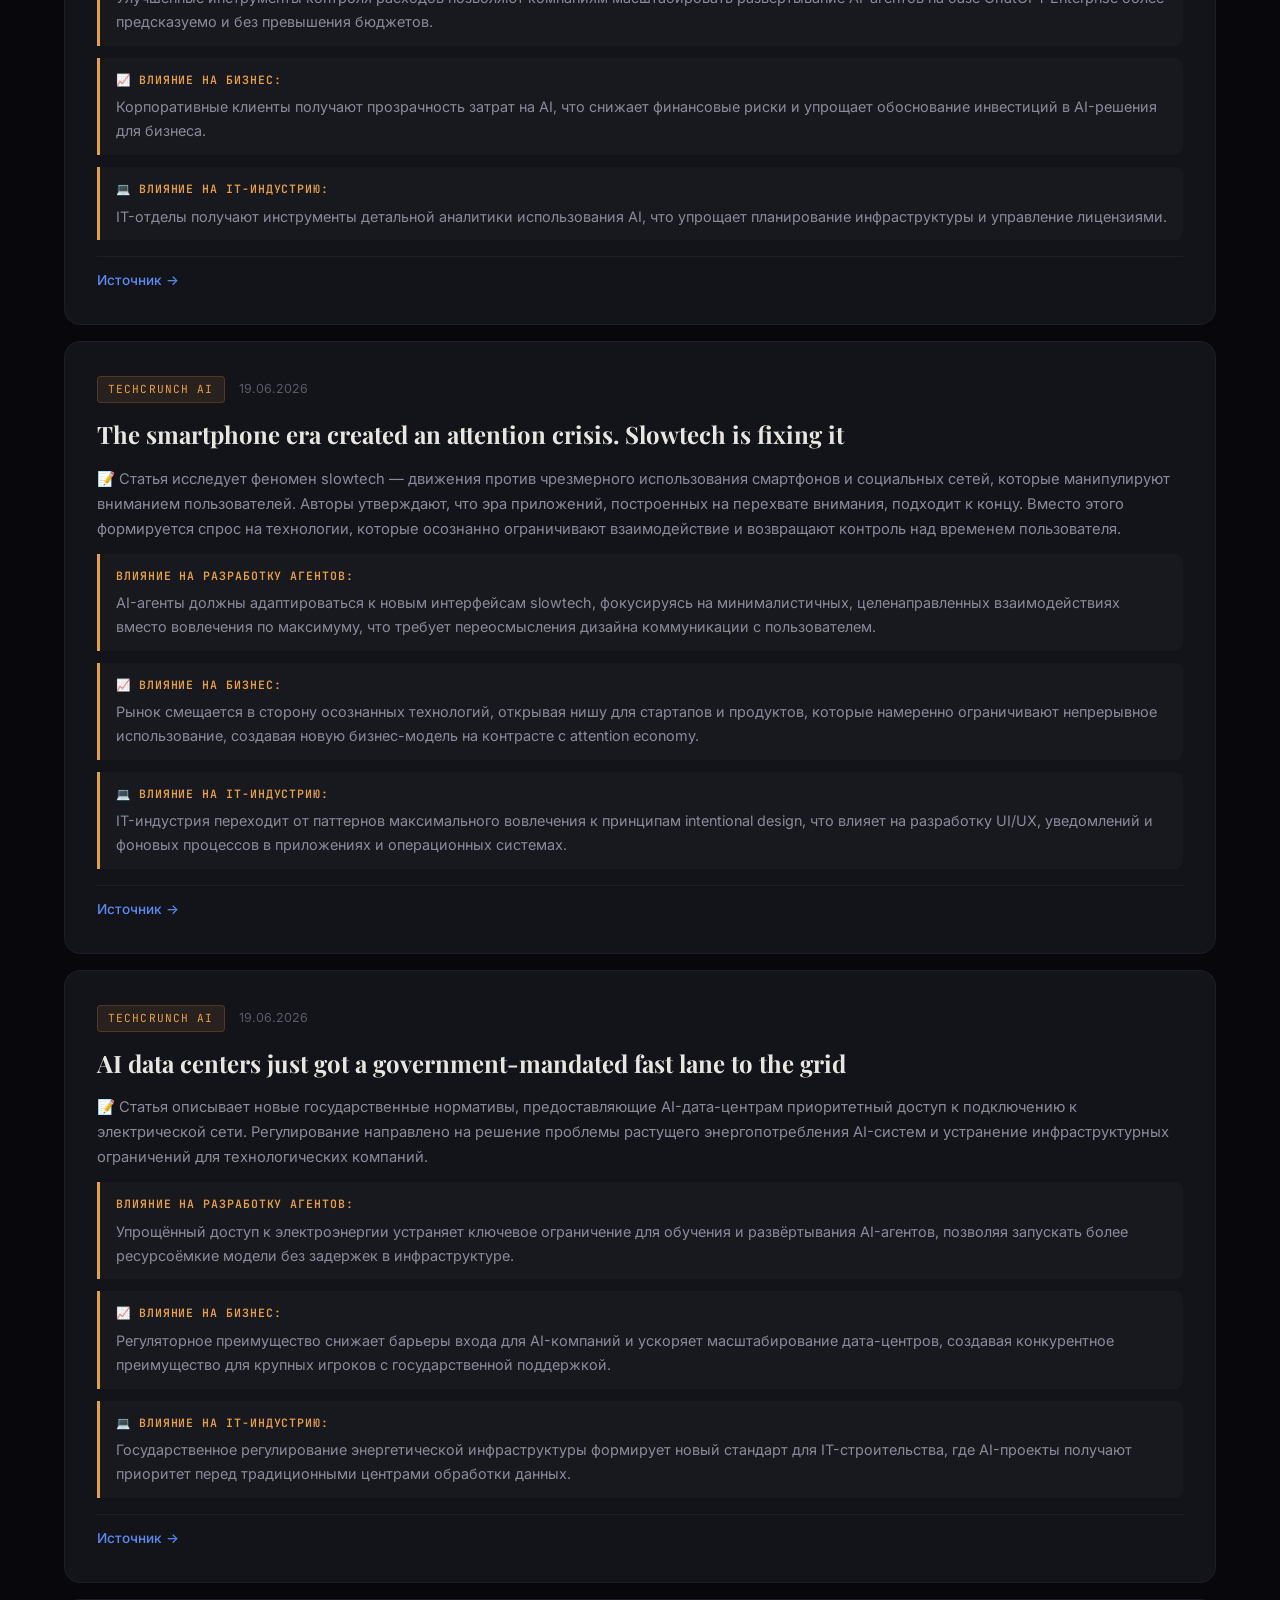
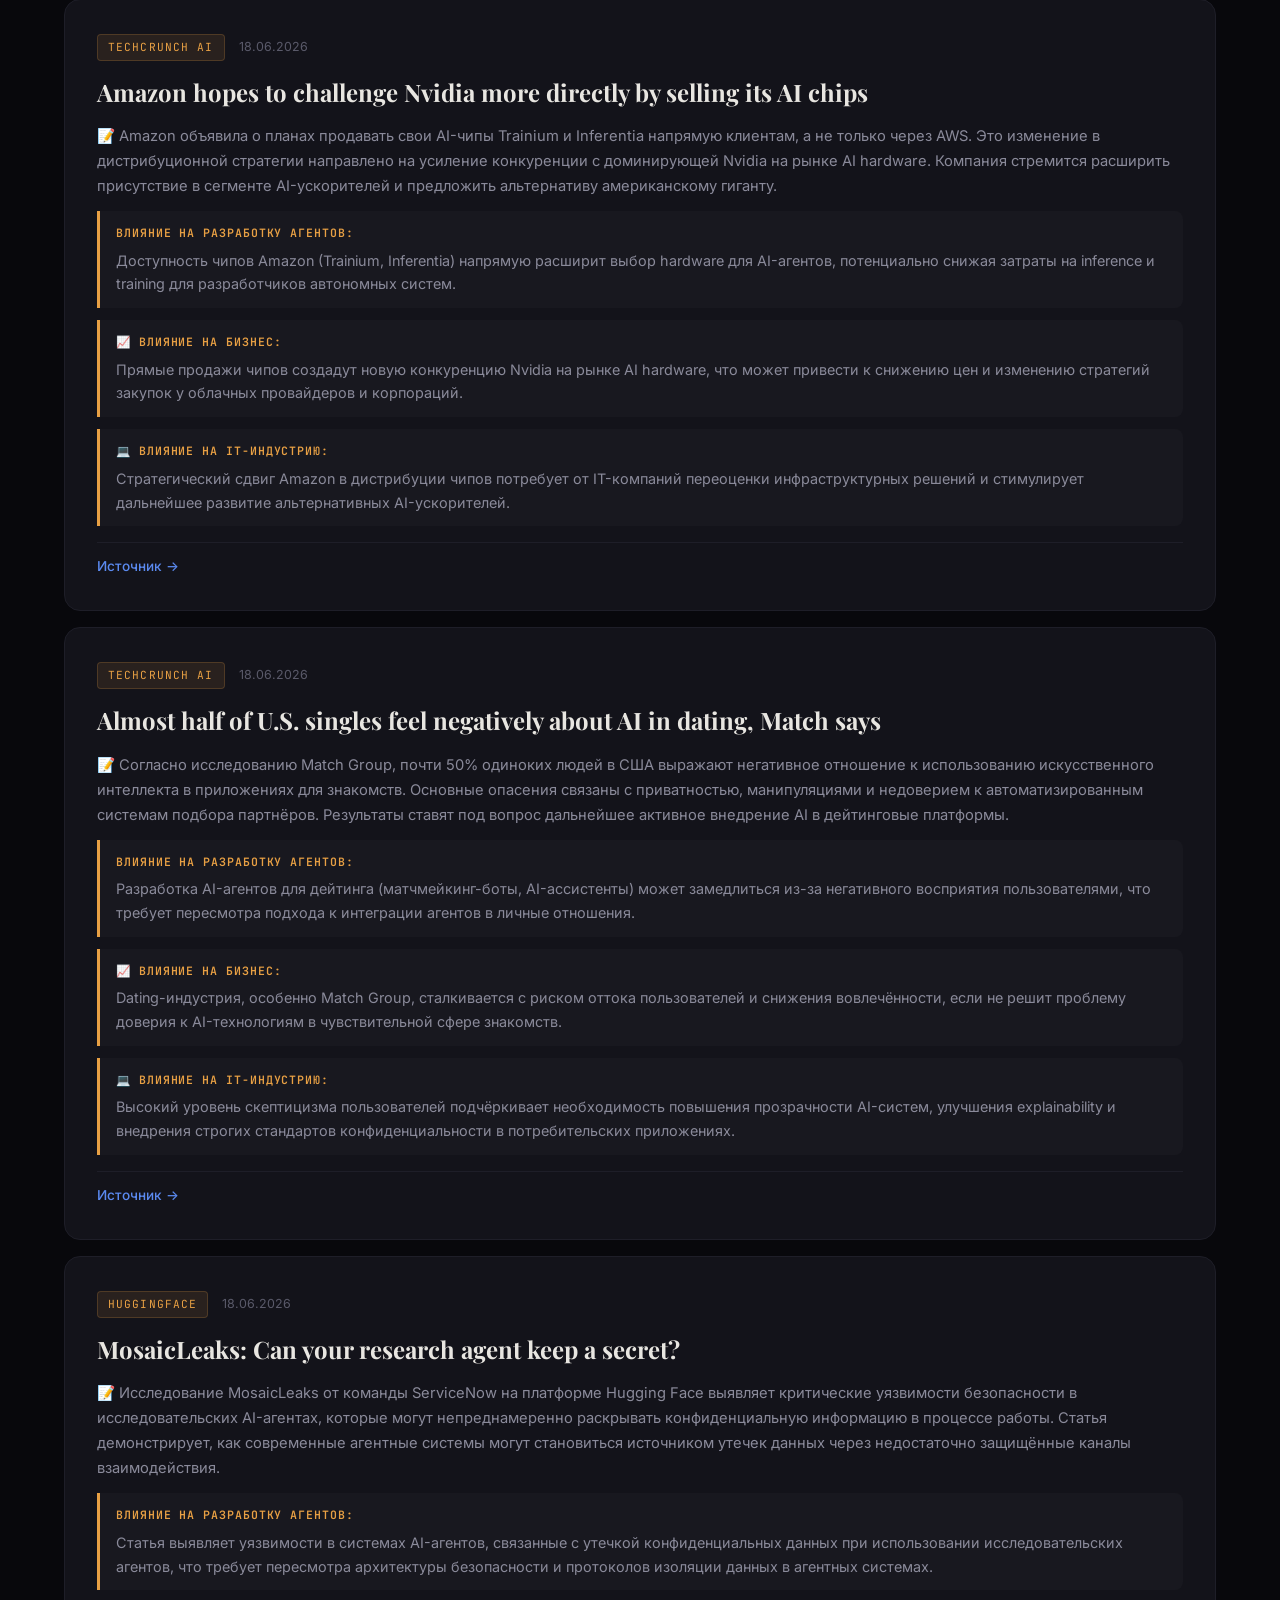
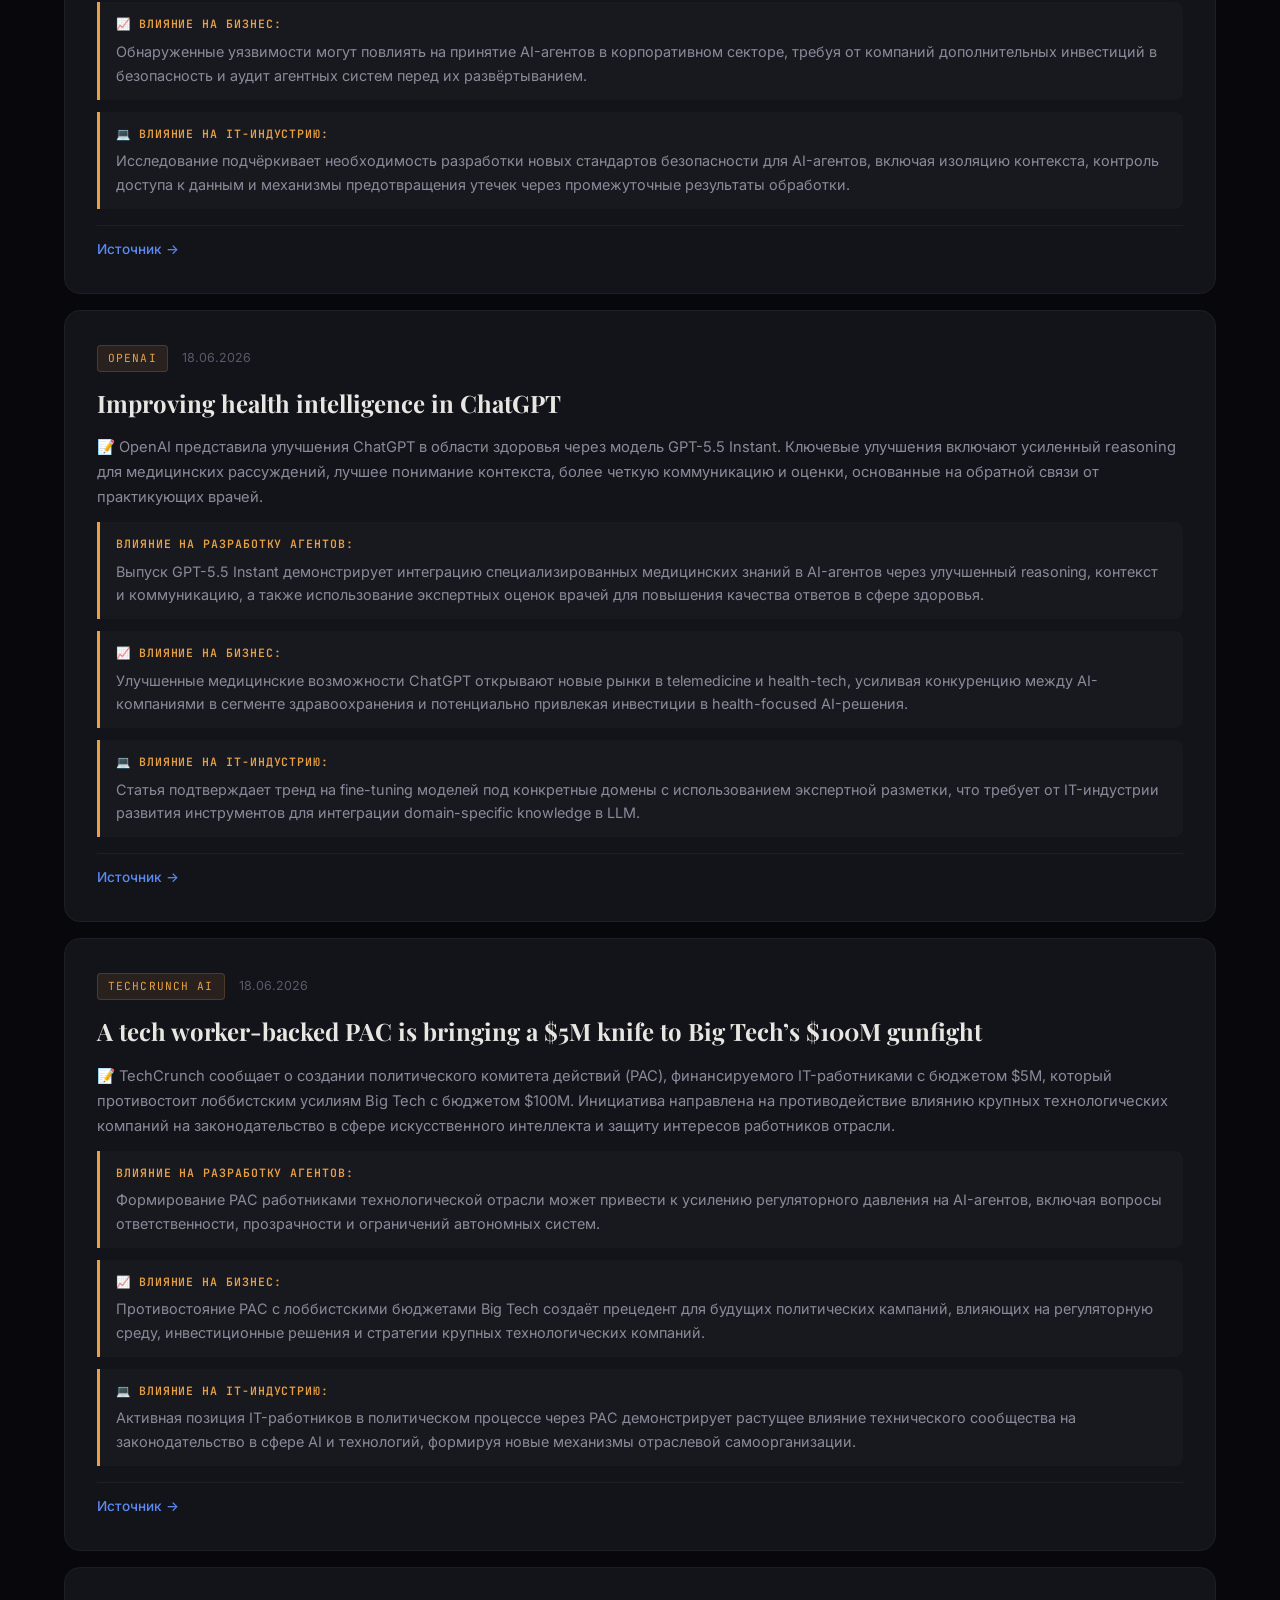
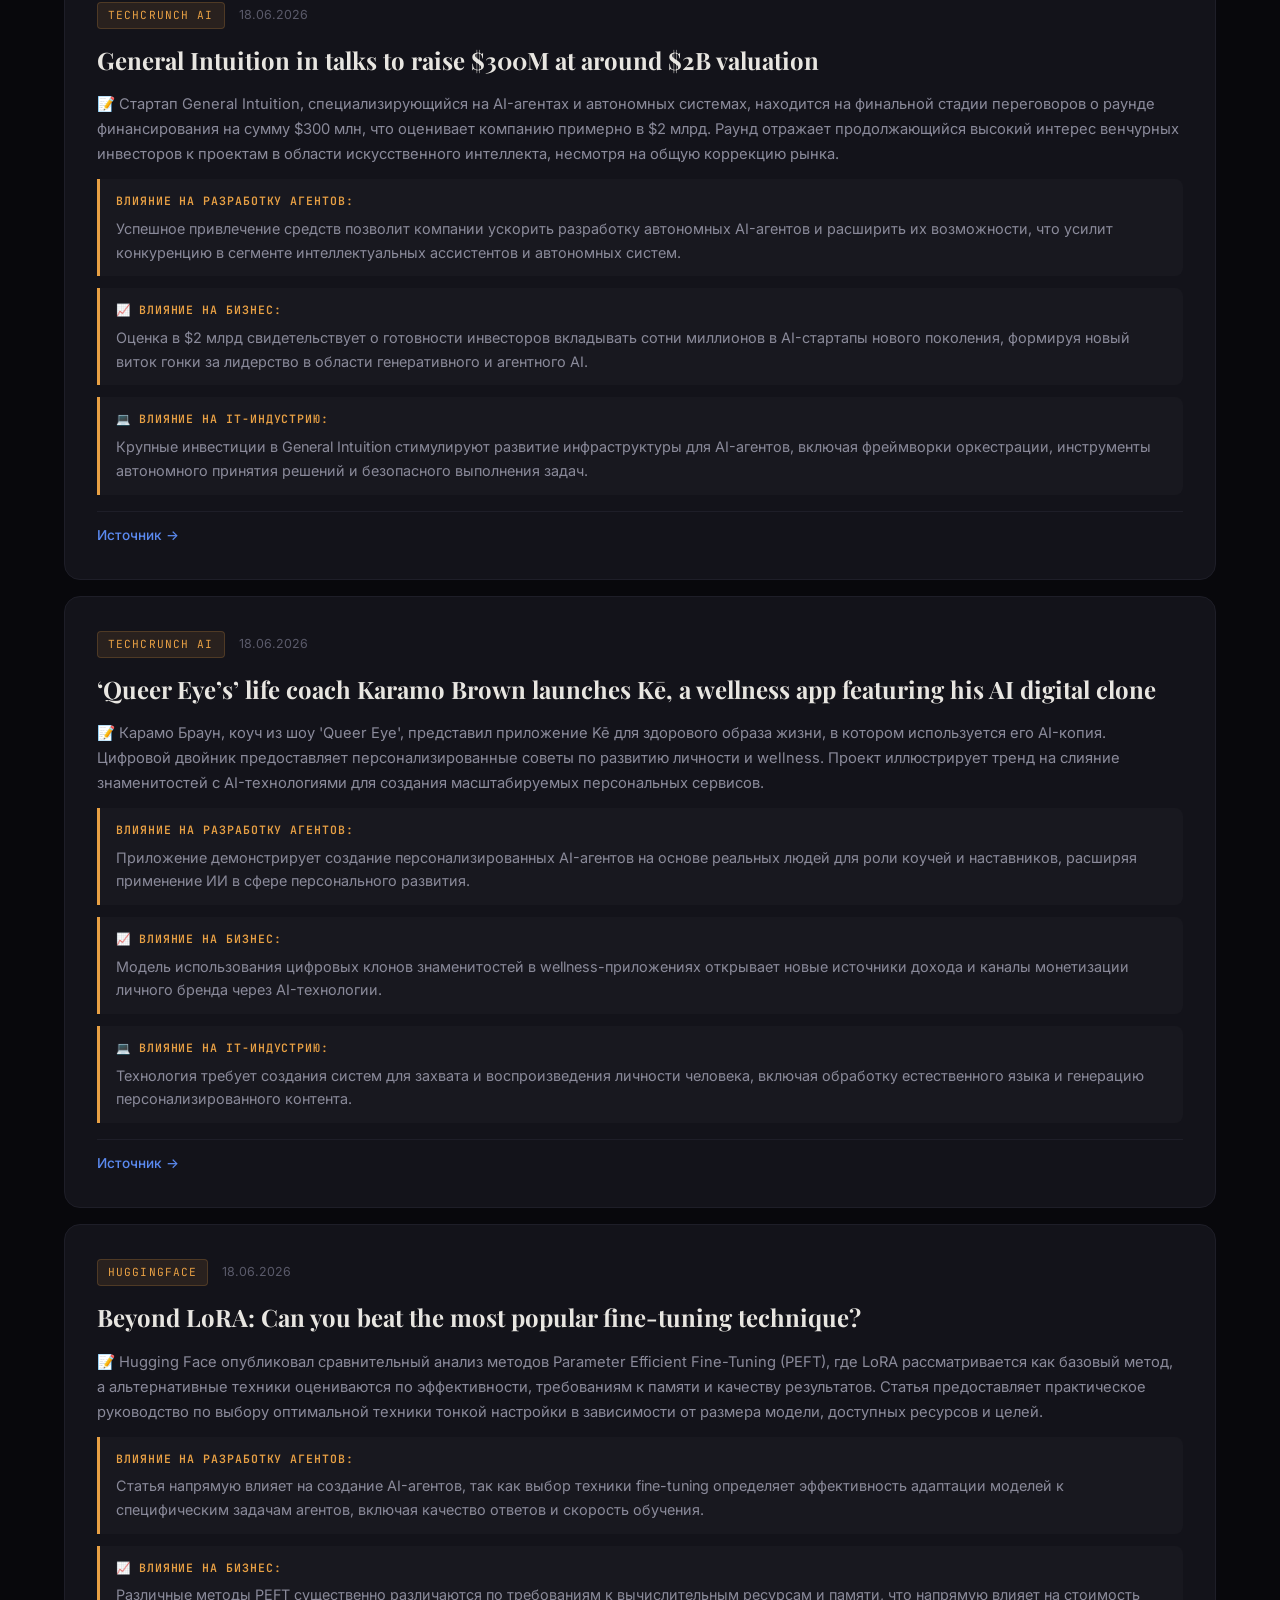
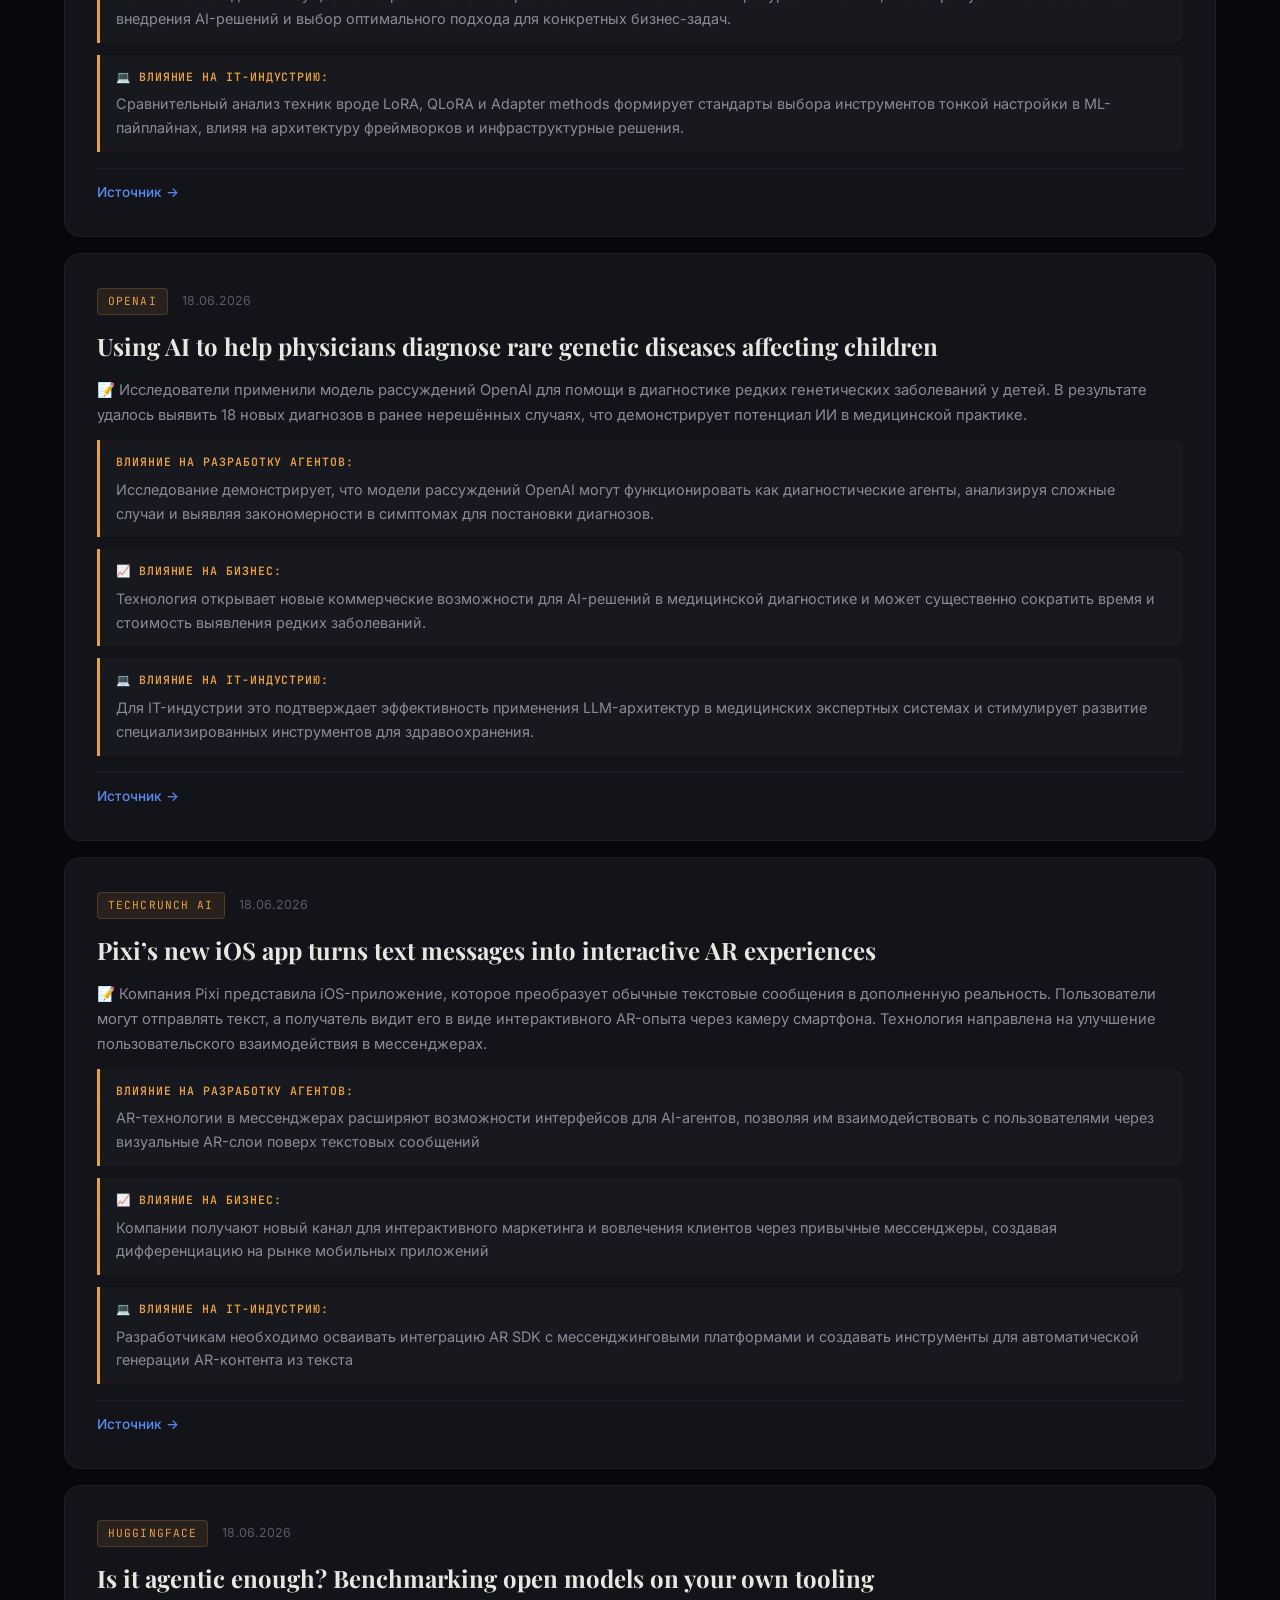
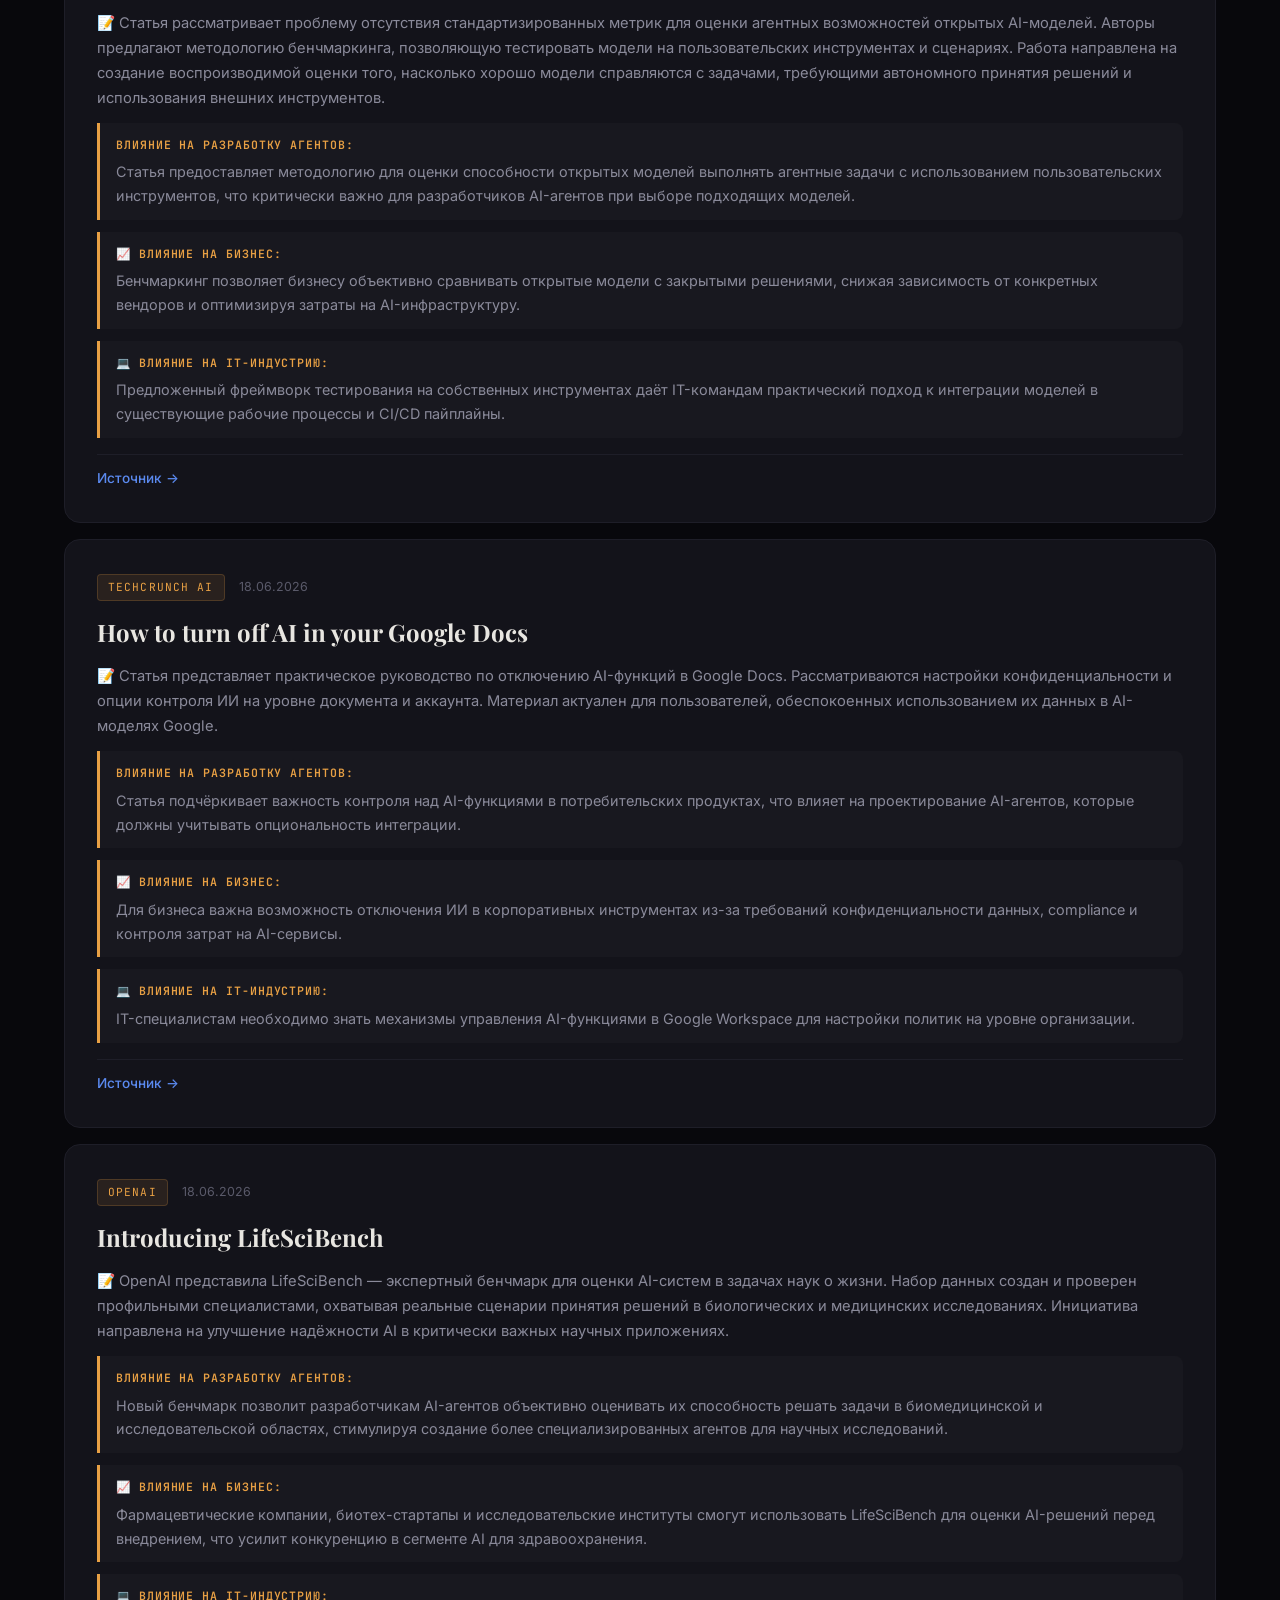
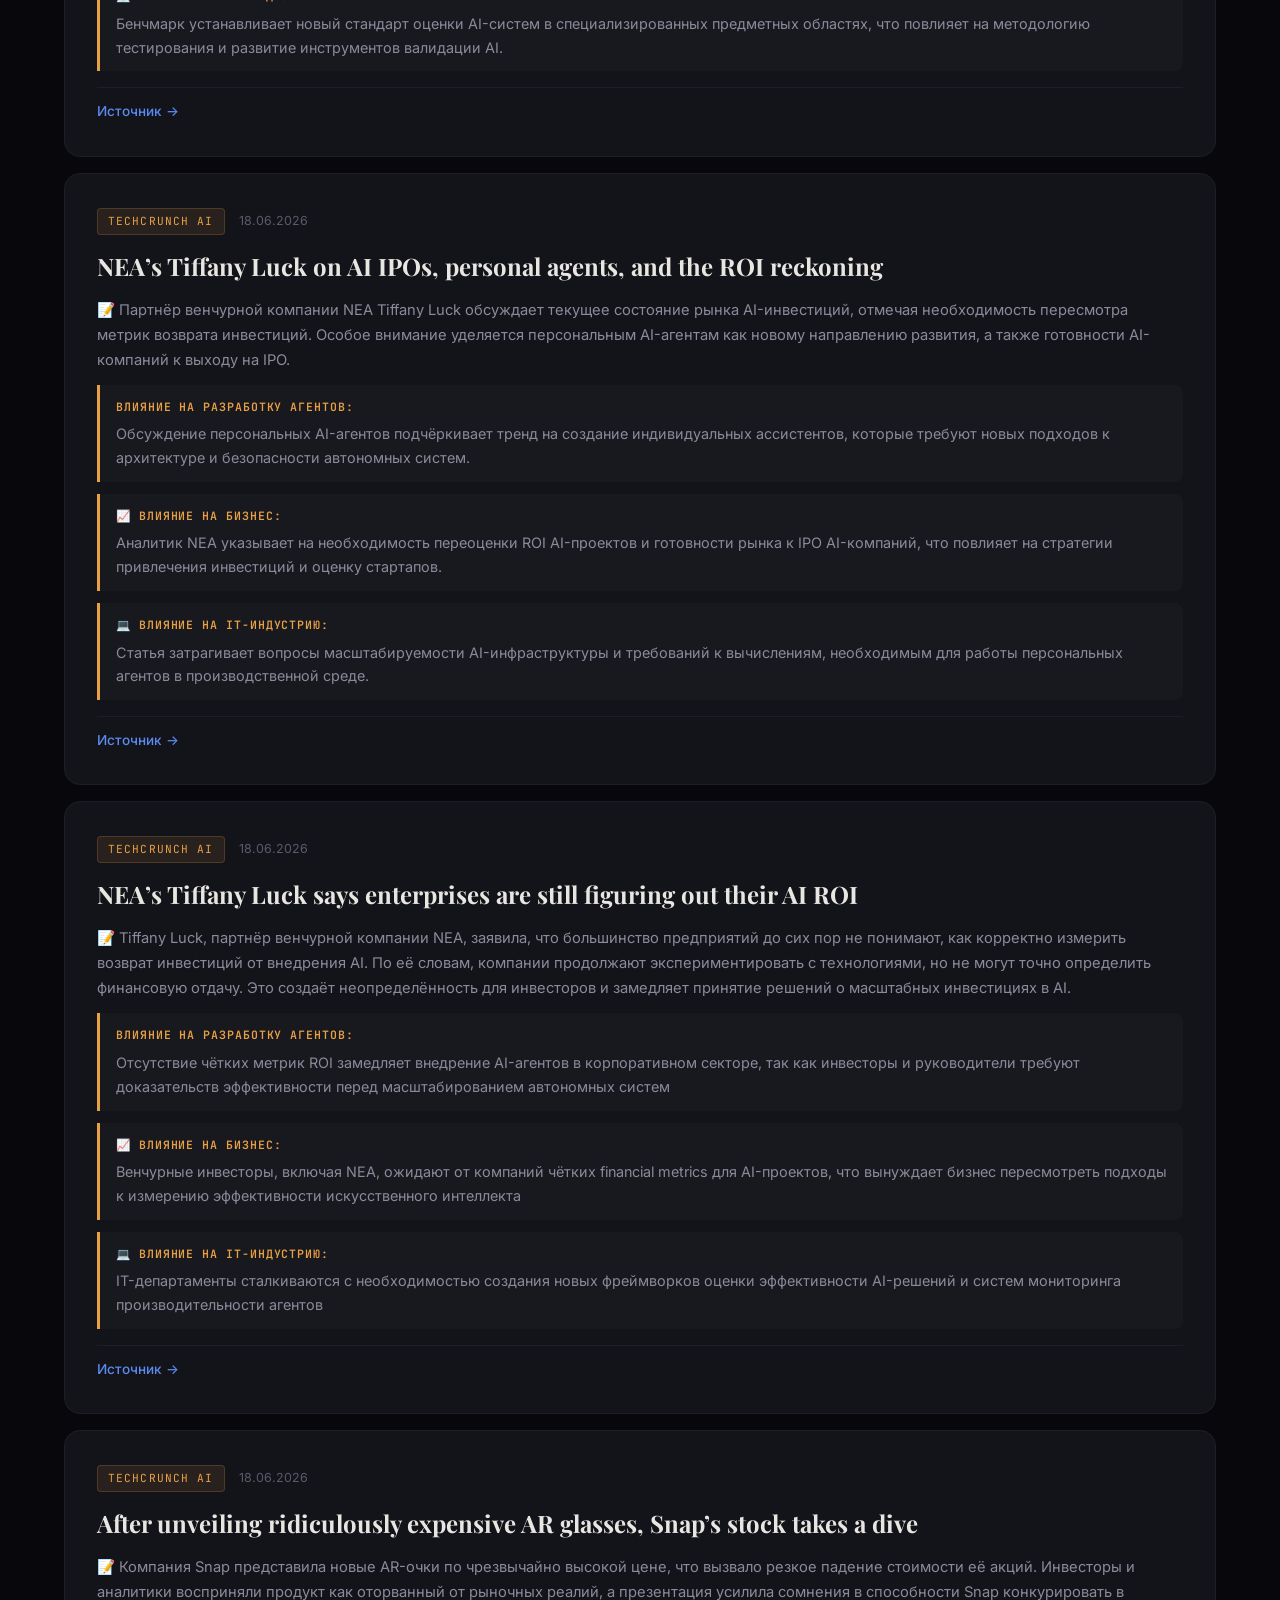
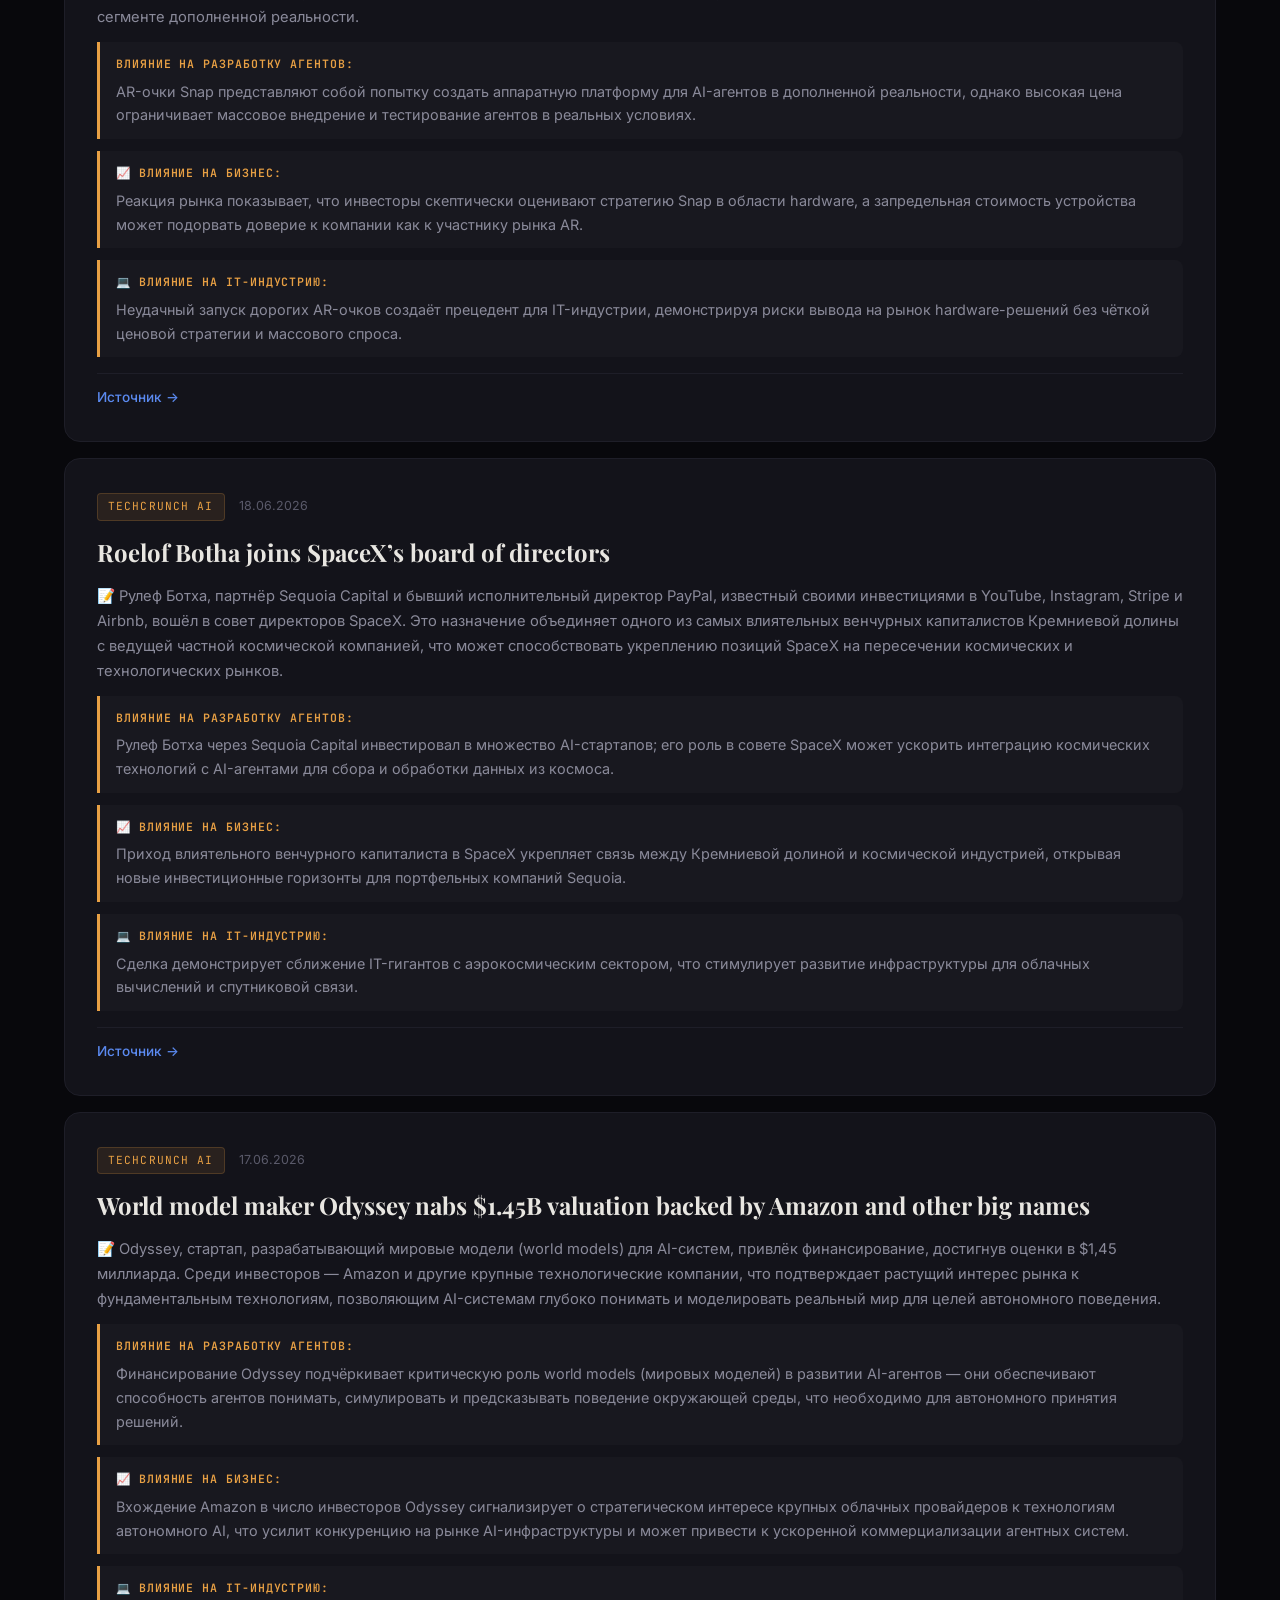
==== commit 35172470: "Auto-deploy: 2026-06-19 11:20" ====
--- a/public/index.html
+++ b/public/index.html
@@ -525,6 +525,23 @@
             <span class="card-source">TechCrunch AI</span>
             <span class="card-date" style="margin-left:10px">19.06.2026</span>
         </div>
+        <h2 class="card-title">Source: Elastic agrees to buy CRV-backed DeductiveAI for up to $85M</h2>
+        <div class="post-content">
+            <pre>📝 Компания Elastic, известная своими решениями для поиска и аналитики данных, объявила о намерении приобрести стартап DeductiveAI, который получил финансирование от венчурной фирмы CRV. Сумма сделки может достичь $85 млн. Это приобретение направлено на усиление AI-возможностей Elastic путём интеграции технологий дедуктивного рассуждения в существующие продукты.</pre>
+<div class="post-section"><div class="post-section-label">Влияние на разработку агентов:</div><div class="post-section-content">Приобретение DeductiveAI компанией Elastic укрепляет позиции в области AI-агентов с фокусом на дедуктивные рассуждения, что позволит интегрировать автономные AI-системы в платформу поиска и аналитики.</div></div>
+<div class="post-section"><div class="post-section-label">📈 Влияние на бизнес:</div><div class="post-section-content">Сделка на $85 млн демонстрирует готовность крупных технологических компаний инвестировать в специализированные AI-стартапы для усиления конкурентоспособности на рынке enterprise-решений.</div></div>
+<div class="post-section"><div class="post-section-label">💻 Влияние на IT-индустрию:</div><div class="post-section-content">Интеграция технологий DeductiveAI в экосистему Elastic изменит ландшафт инструментов для разработки AI-приложений, объединив поисковые возможности с дедуктивным AI.</div></div>
+        </div>
+        <div class="post-footer">
+            <a href="https://techcrunch.com/2026/06/18/source-elastic-agrees-to-buy-crv-backed-deductiveai-for-up-to-85m/" class="card-link" target="_blank" rel="noopener">Источник →</a>
+        </div>
+    </article>
+
+    <article class="hero-card">
+        <div>
+            <span class="card-source">TechCrunch AI</span>
+            <span class="card-date" style="margin-left:10px">19.06.2026</span>
+        </div>
         <h2 class="card-title">OpenAI is bringing on some big guns in the lead-up to its IPO</h2>
         <div class="post-content">
             <pre>📝 OpenAI активно нанимает высокопоставленных специалистов и руководителей в преддверии запланированного IPO. Компания переходит от исследовательской модели к коммерческой структуре, привлекая профессионалов с опытом работы в публичных технологических компаниях для успешного выхода на биржу.</pre>
@@ -1010,23 +1027,6 @@
         </div>
         <div class="post-footer">
             <a href="https://www.anthropic.com/news/announcing-our-updated-responsible-scaling-policy" class="card-link" target="_blank" rel="noopener">Источник →</a>
-        </div>
-    </article>
-
-    <article class="hero-card">
-        <div>
-            <span class="card-source">TechCrunch AI</span>
-            <span class="card-date" style="margin-left:10px">17.06.2026</span>
-        </div>
-        <h2 class="card-title">Google bets on Gemini to reinvent the smart home speaker</h2>
-        <div class="post-content">
-            <pre>📝 Google планирует использовать свою мультимодальную модель Gemini для радикального обновления линейки умных колонок Nest. Новая версия ассистента сможет вести естественные многошаговые диалоги, понимать сложные контексты и автономно управлять устройствами умного дома без ручных команд пользователя.</pre>
-<div class="post-section"><div class="post-section-label">Влияние на разработку агентов:</div><div class="post-section-content">Gemini превращает умную колонку из простого голосового интерфейса в полноценного AI-агента с многошаговым планированием и контекстным пониманием.</div></div>
-<div class="post-section"><div class="post-section-label">📈 Влияние на бизнес:</div><div class="post-section-content">Google усиливает конкуренцию с Amazon Alexa и Apple HomePod, внедряя генеративный AI в hardware-экосистему для захвата доли на рынке умного дома.</div></div>
-<div class="post-section"><div class="post-section-label">💻 Влияние на IT-индустрию:</div><div class="post-section-content">Интеграция больших языковых моделей в edge-устройства требует оптимизации моделей для ограниченных ресурсов и новых архитектурных решений.</div></div>
-        </div>
-        <div class="post-footer">
-            <a href="https://techcrunch.com/2026/06/17/google-bets-on-gemini-to-reinvent-the-smart-home-speaker/" class="card-link" target="_blank" rel="noopener">Источник →</a>
         </div>
     </article>
 </section>
@@ -1034,10 +1034,19 @@
     <div class="section-label">Архив</div>
     <div class="section-header">
         <h2 class="section-title">Статьи прошлых недель</h2>
-        <span class="section-count">133 статей</span>
+        <span class="section-count">134 статей</span>
     </div>
     <div class="archive-grid">
         
+<article class="archive-card">
+    <div class="archive-card-title">Google bets on Gemini to reinvent the smart home speaker</div>
+    <div class="archive-card-meta">
+        <span class="card-source">TechCrunch AI</span>
+        <span class="card-date">17.06.2026</span>
+    </div>
+    <a href="https://techcrunch.com/2026/06/17/google-bets-on-gemini-to-reinvent-the-smart-home-speaker/" class="card-link" target="_blank" rel="noopener" style="margin-top:10px; display:inline-flex;">Читать →</a>
+</article>
+
 <article class="archive-card">
     <div class="archive-card-title">Only 16 percent of Americans think AI will have a positive impact on society, a new study shows</div>
     <div class="archive-card-meta">
@@ -2250,7 +2259,7 @@
         <div class="footer-inner">
             <div class="footer-brand">🤖 AI Агенты Смита</div>
             <div class="footer-meta">
-                Новости и аналитика искусственного интеллекта · Обновлено 19.06.2026 10:50<br>
+                Новости и аналитика искусственного интеллекта · Обновлено 19.06.2026 11:20<br>
                 <a href="https://t.me/agentsSmits" target="_blank">@agentsSmits</a> · <a href="rss.xml">RSS</a>
             </div>
         </div>
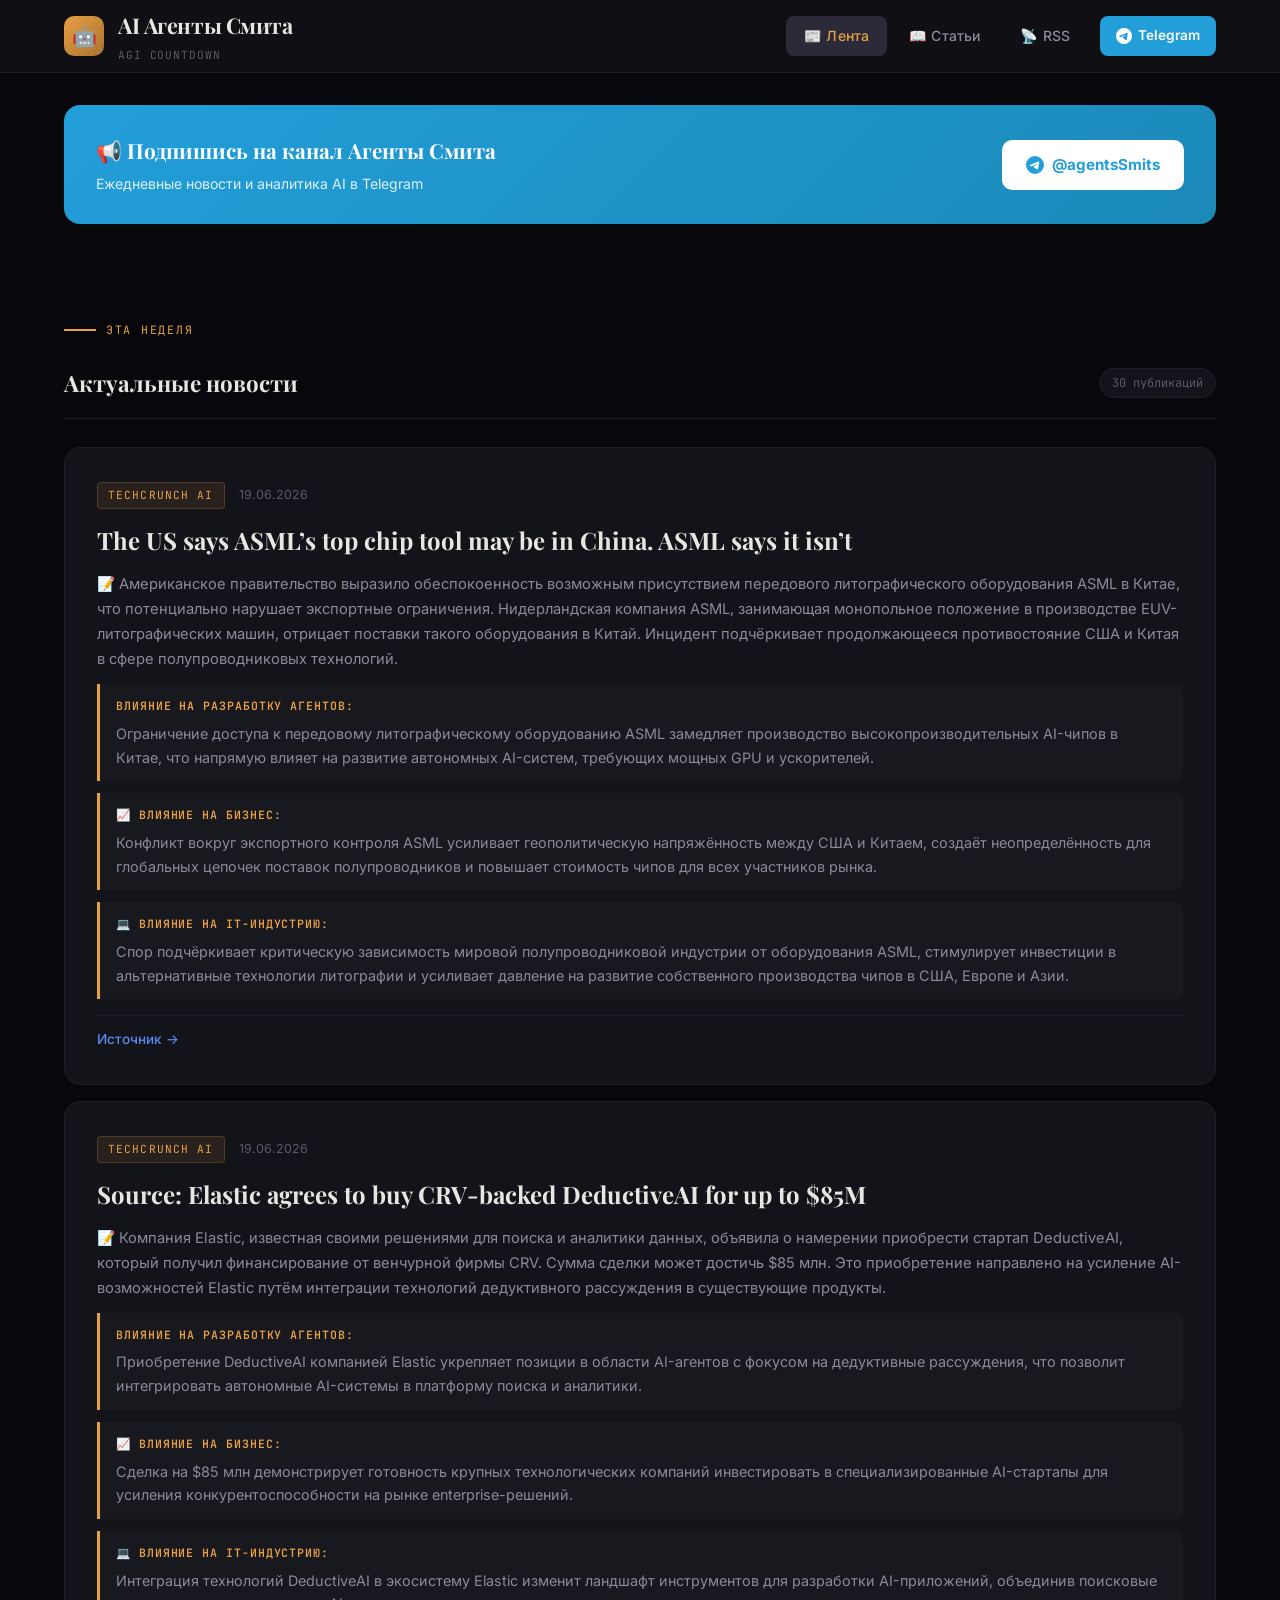
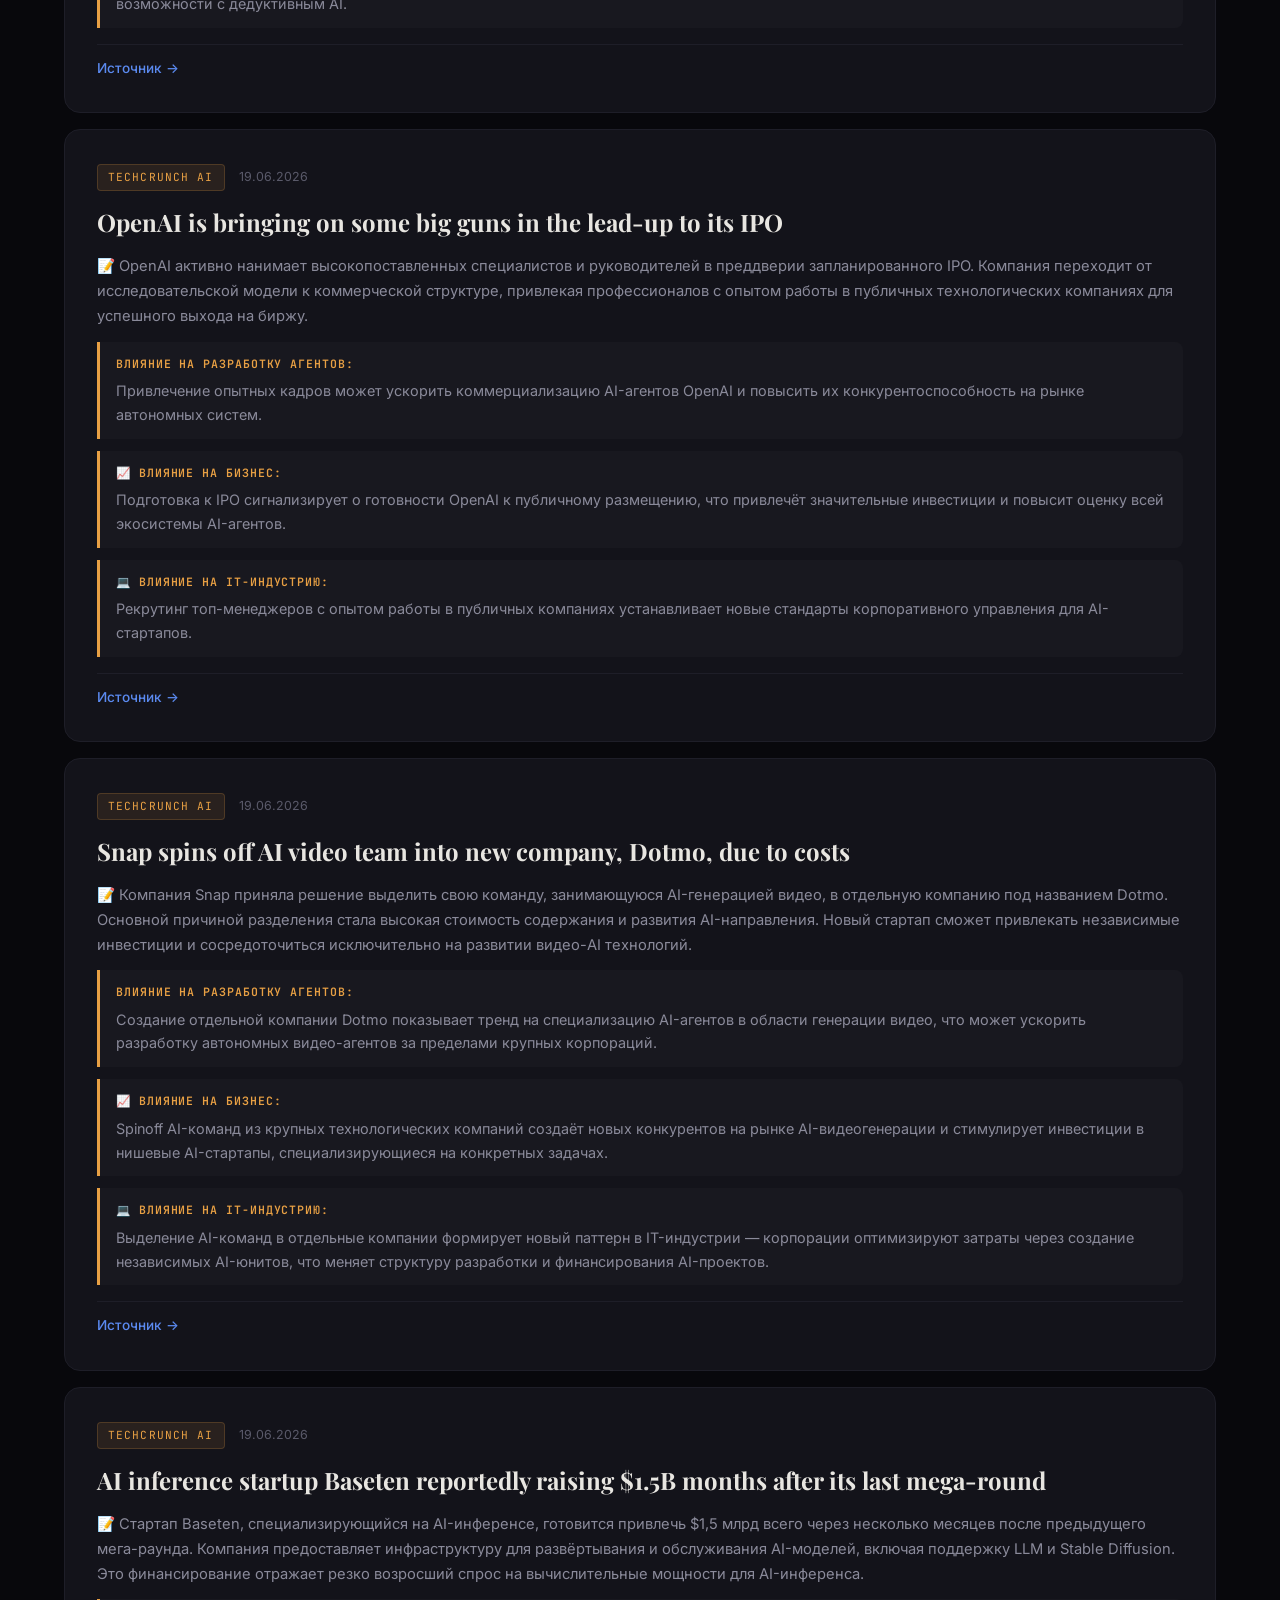
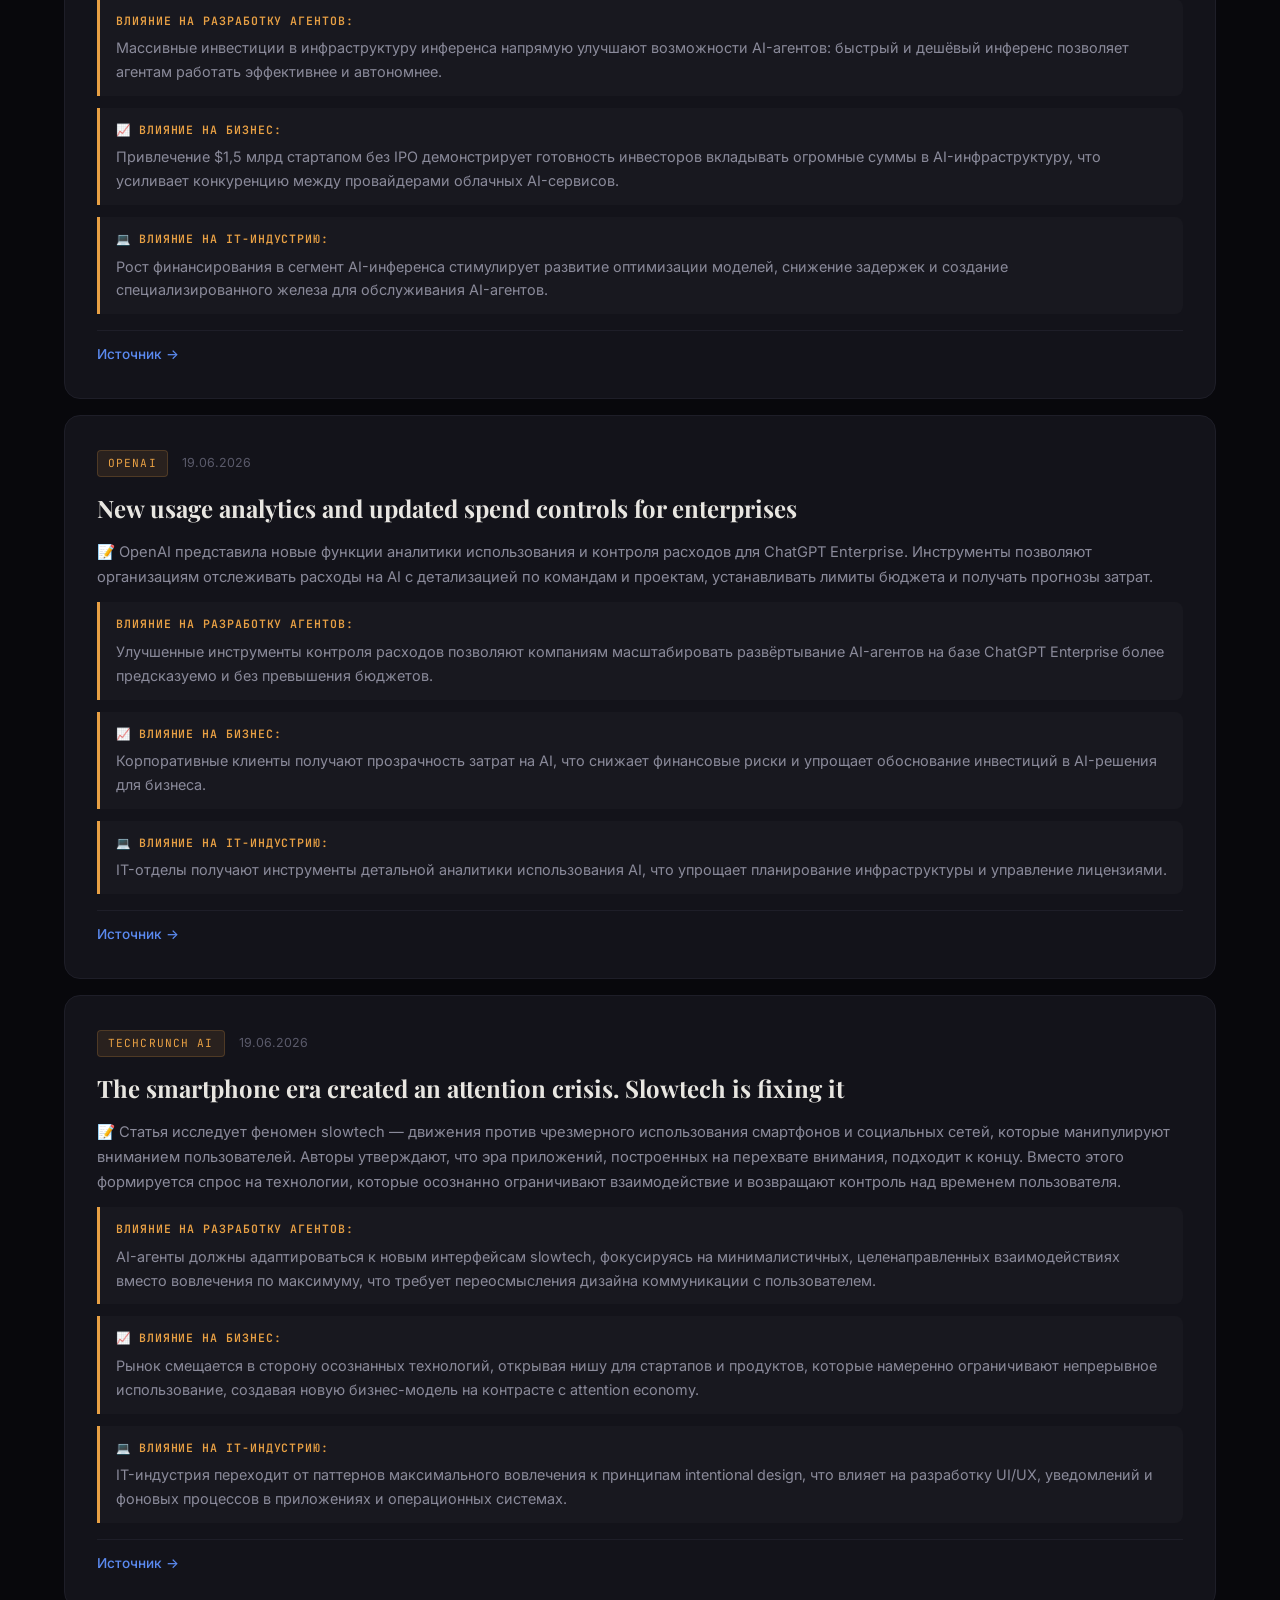
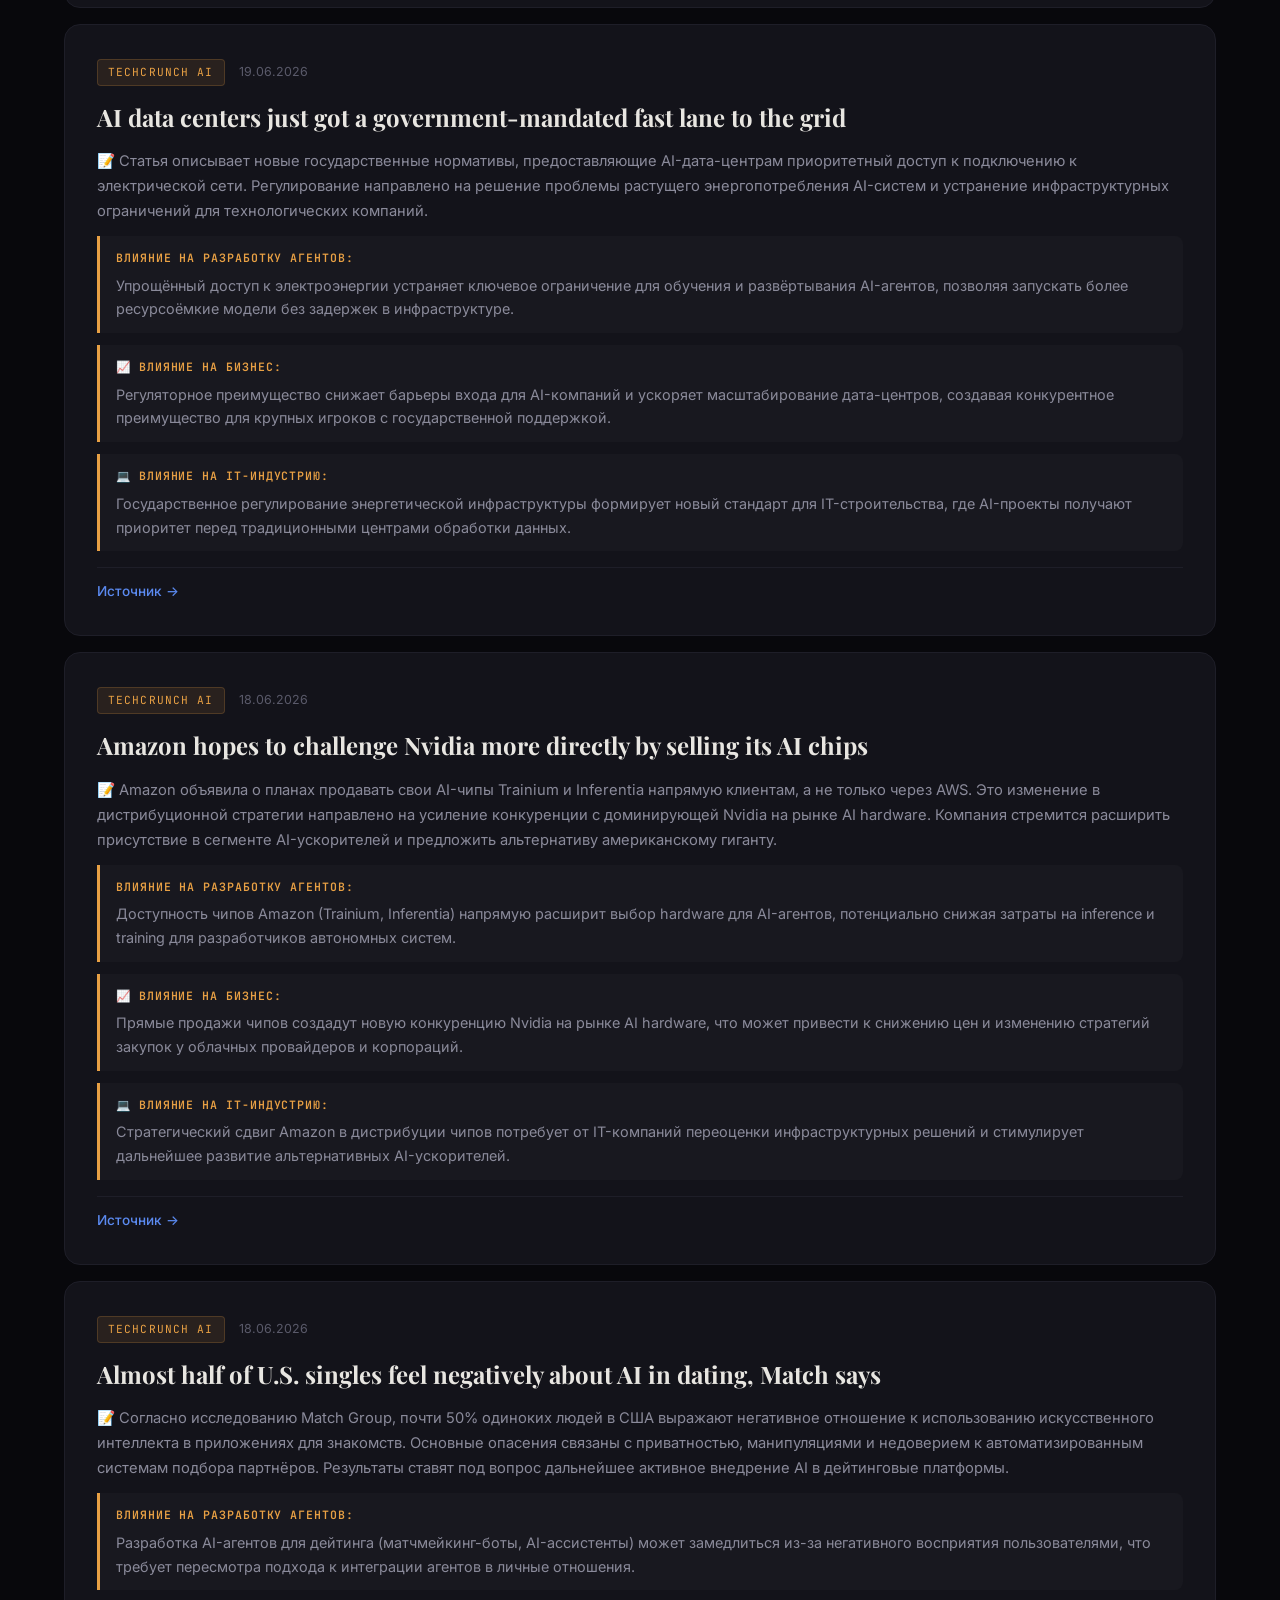
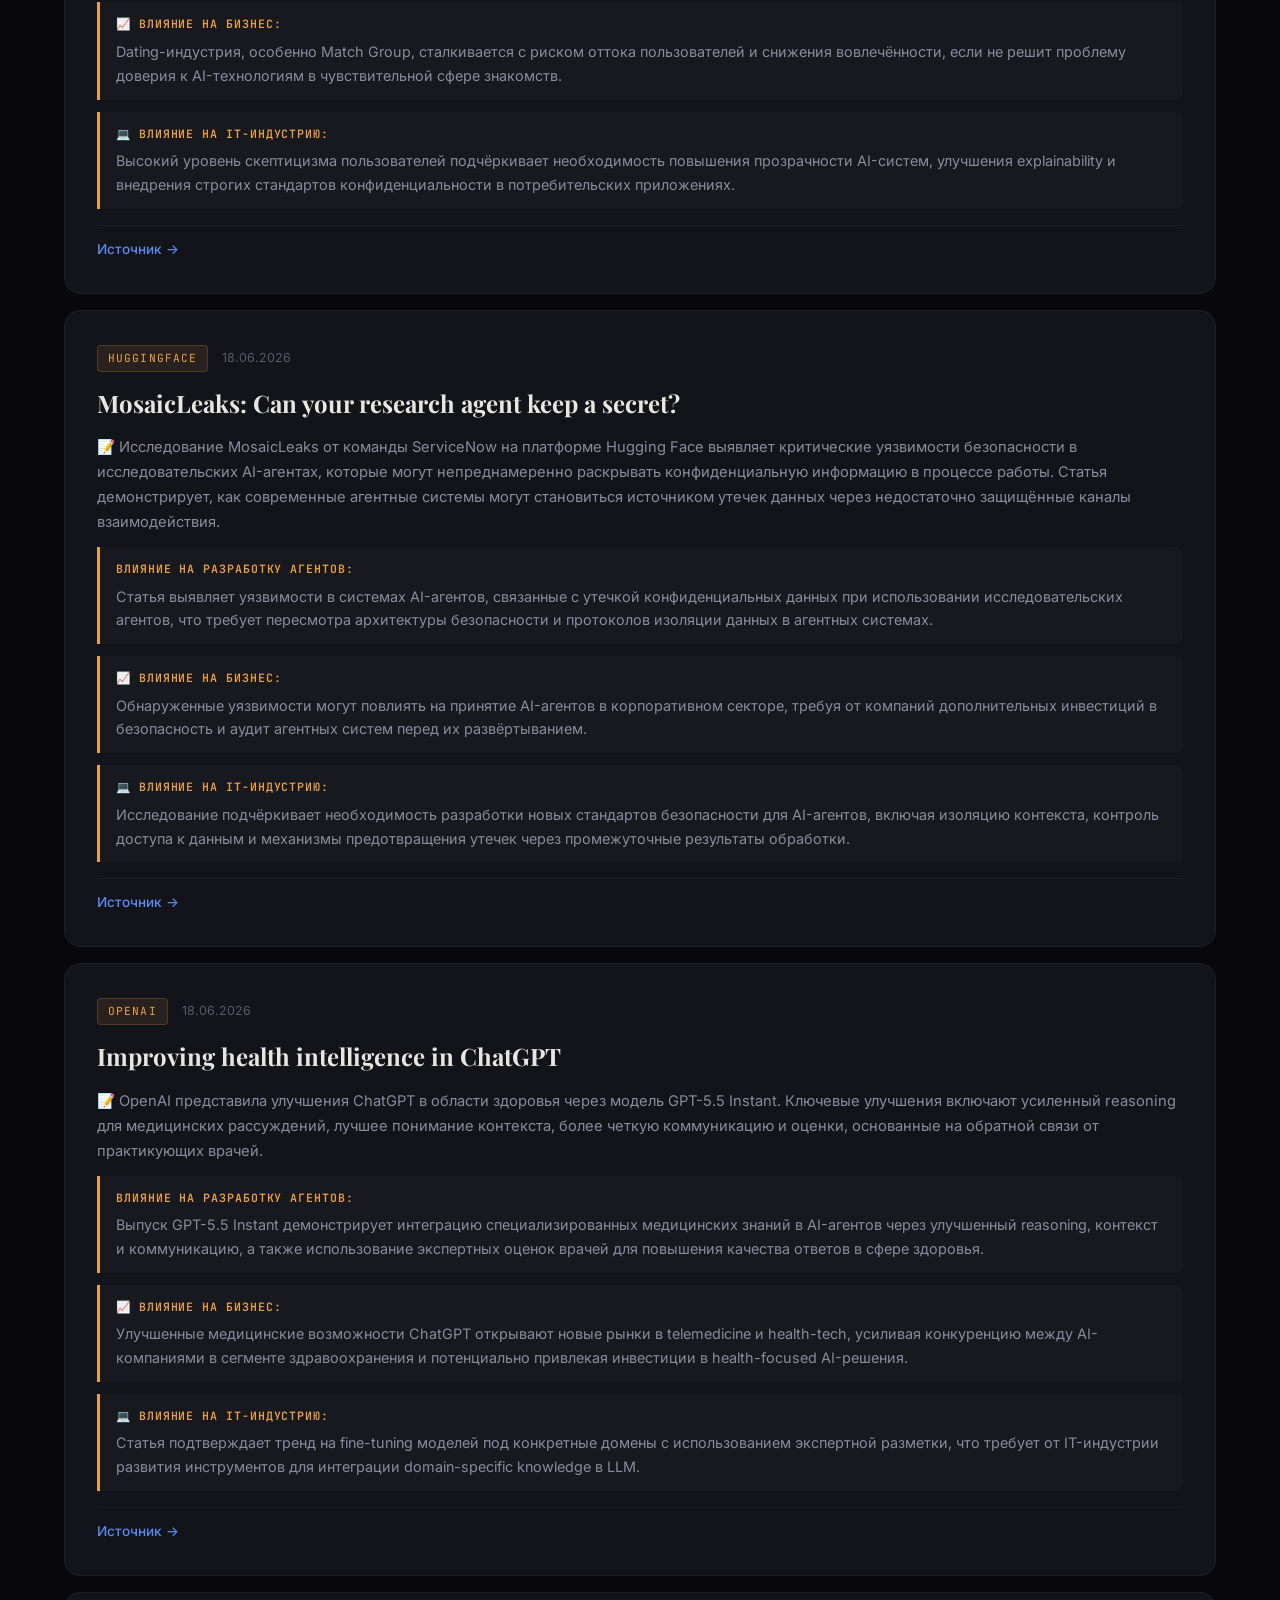
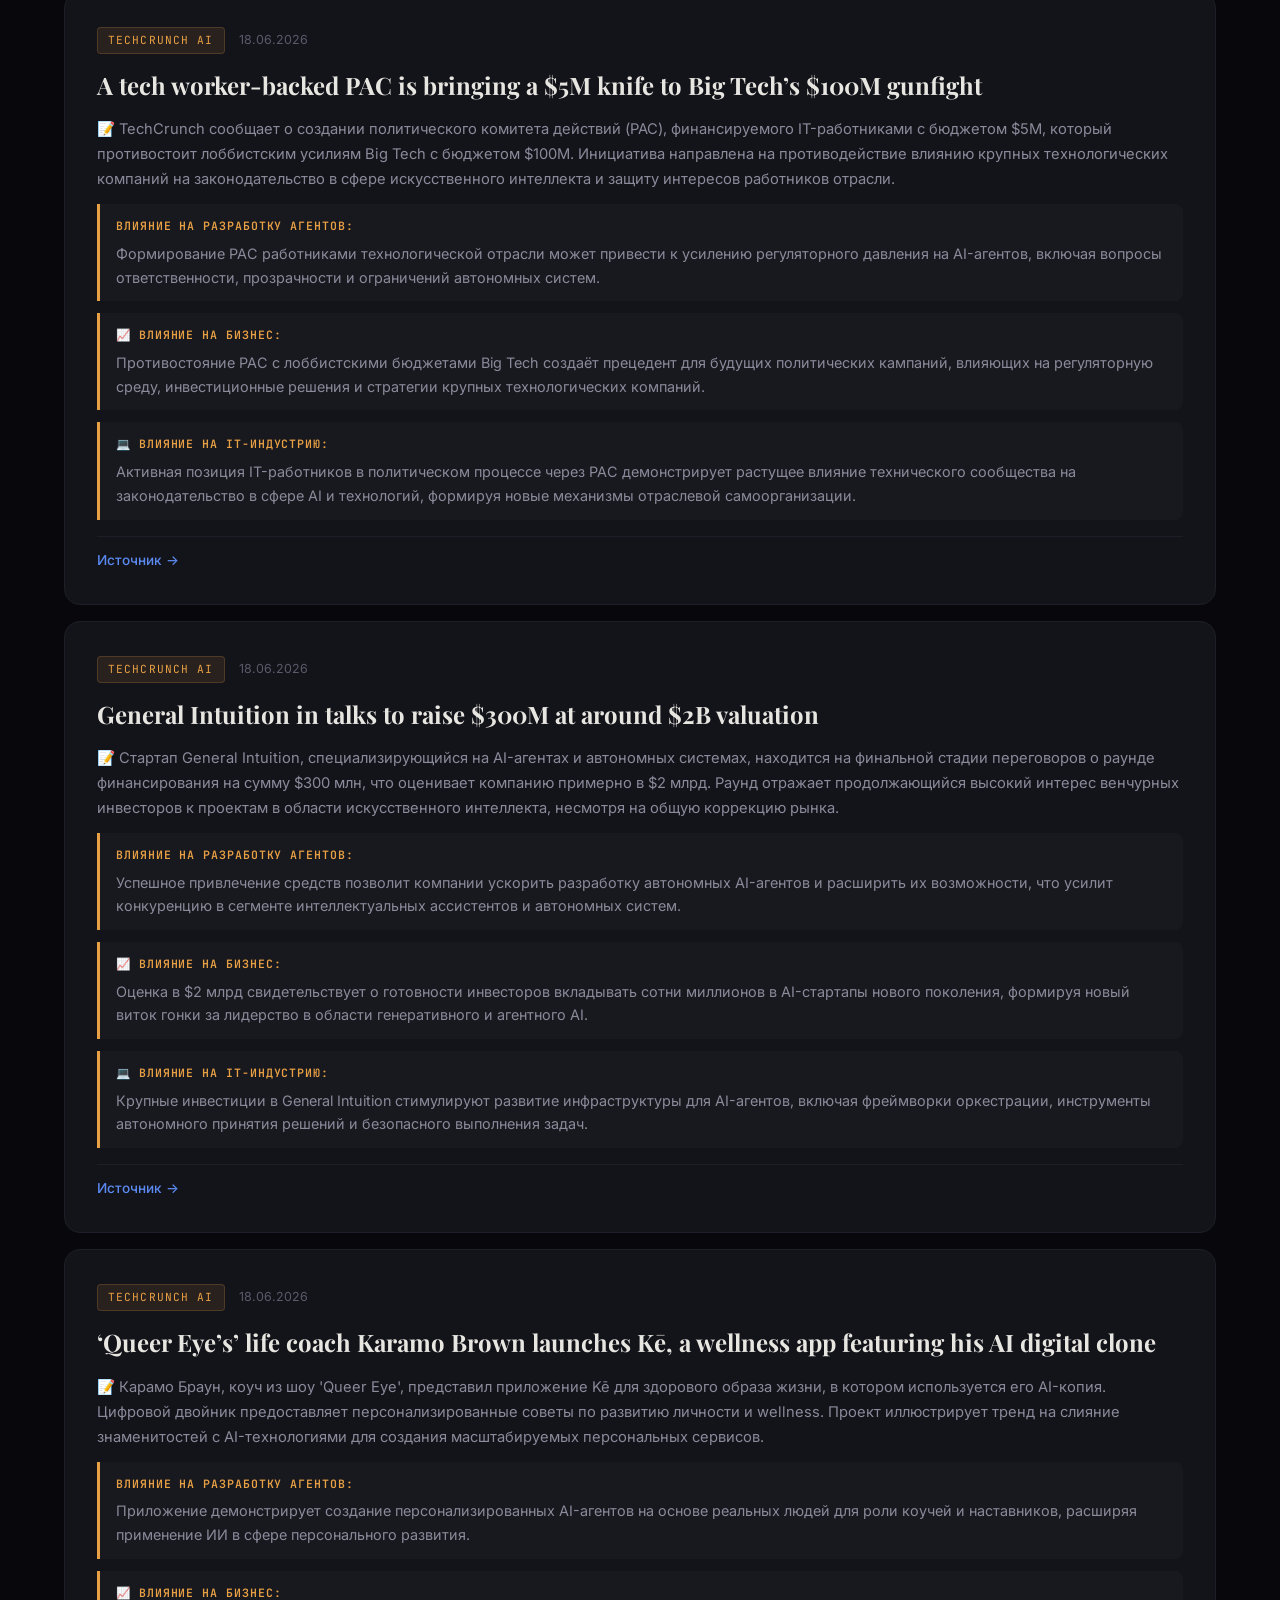
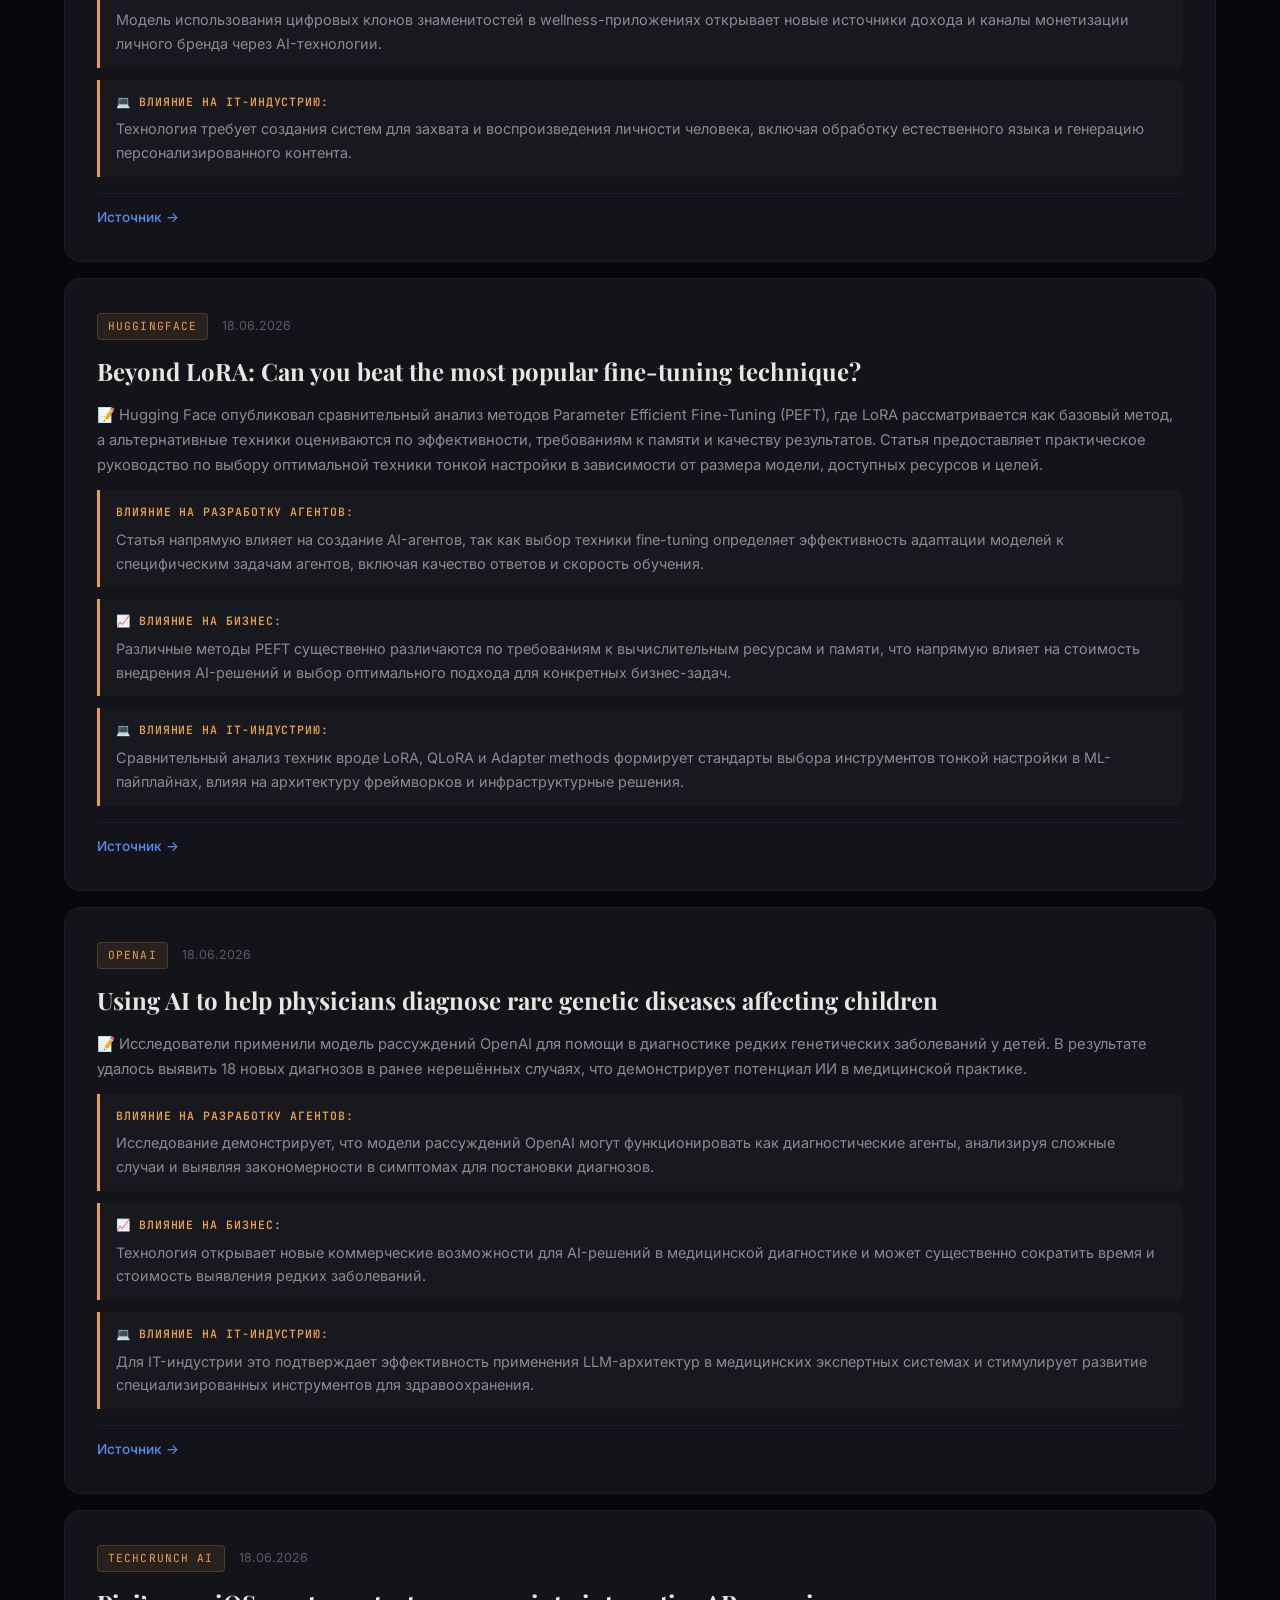
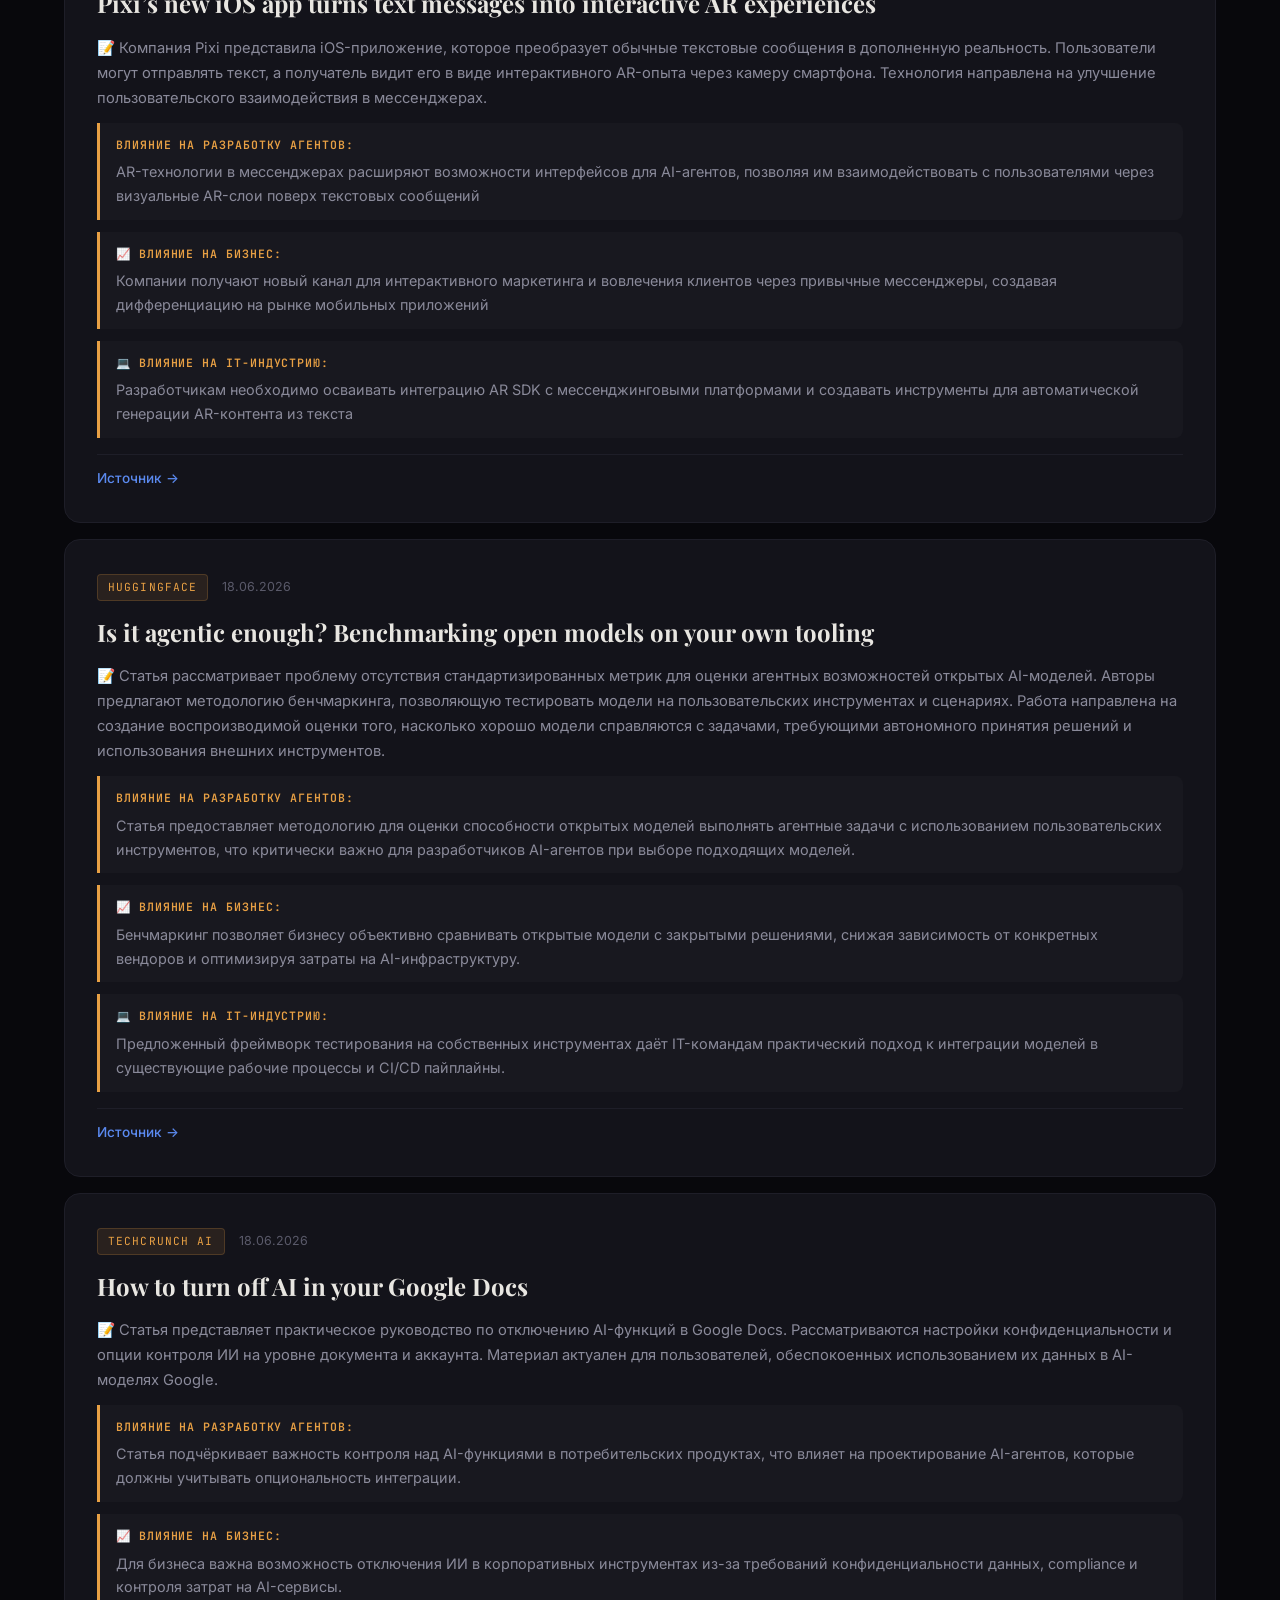
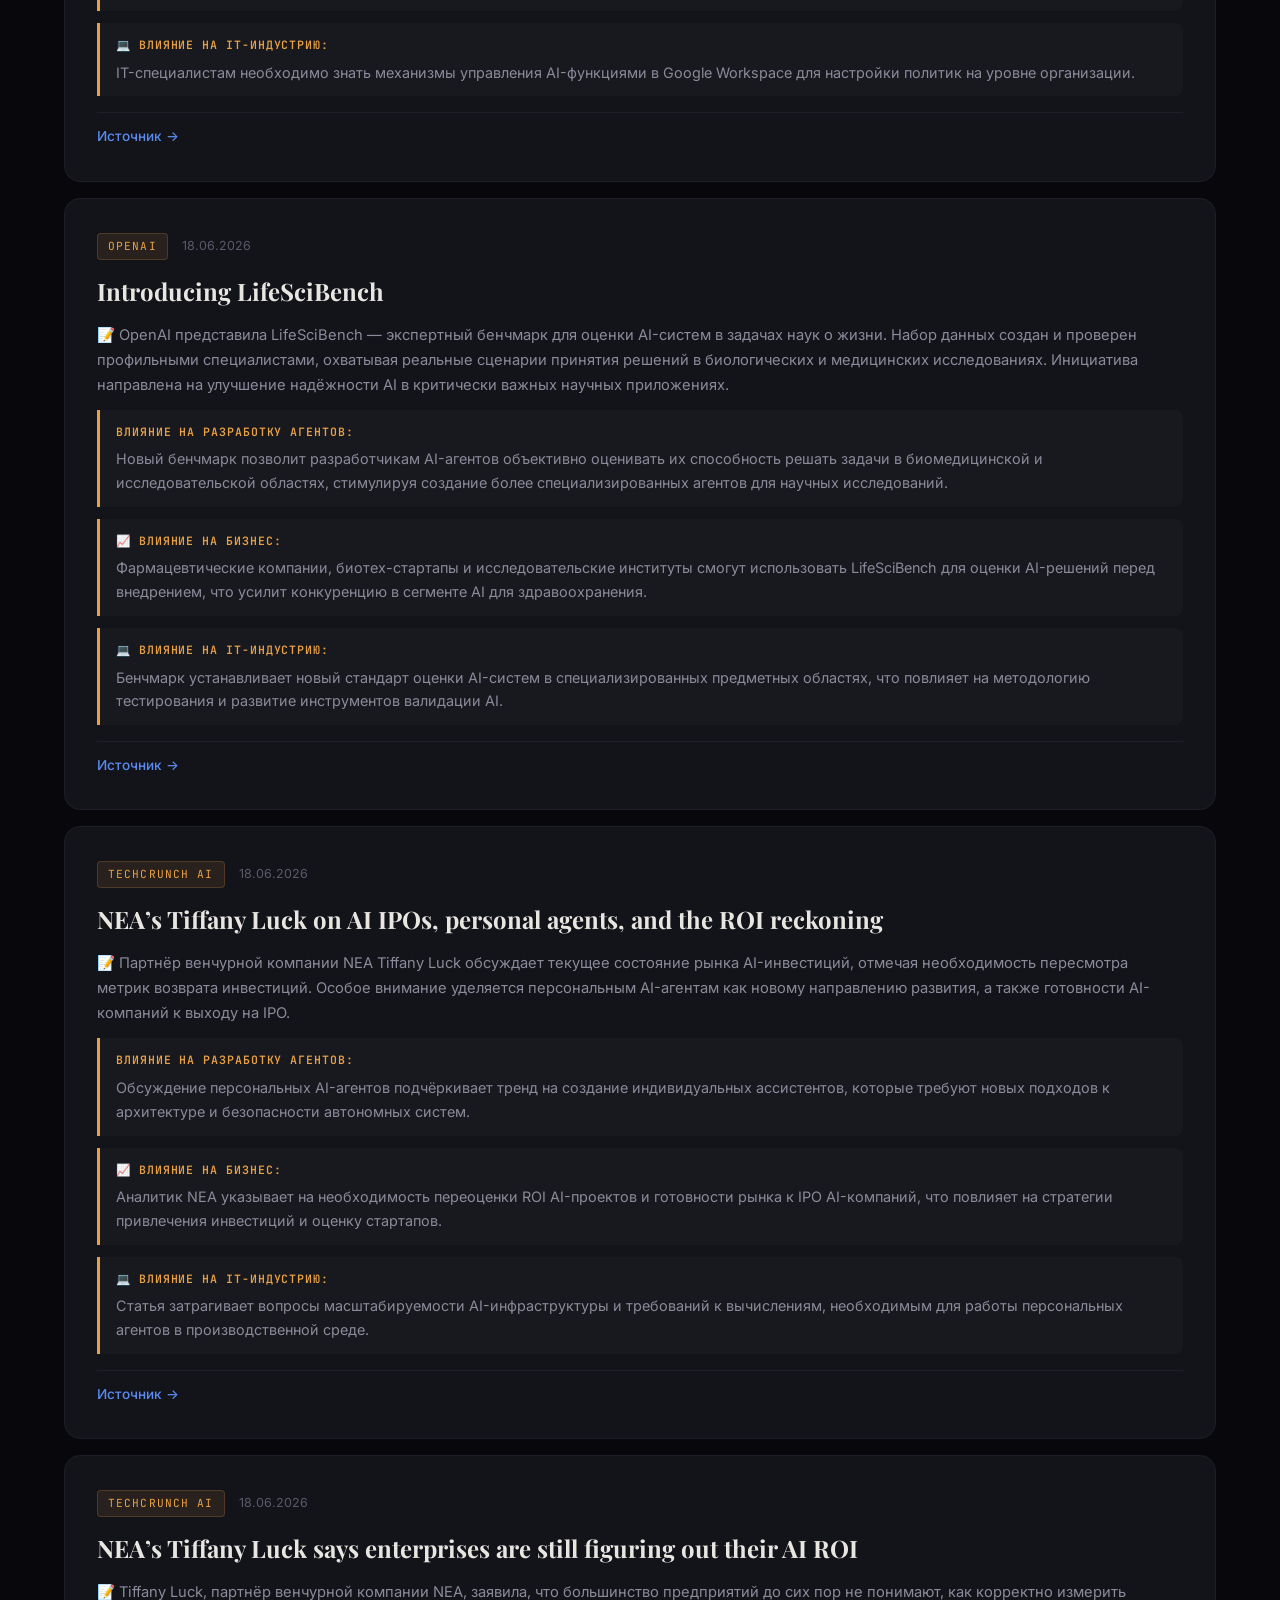
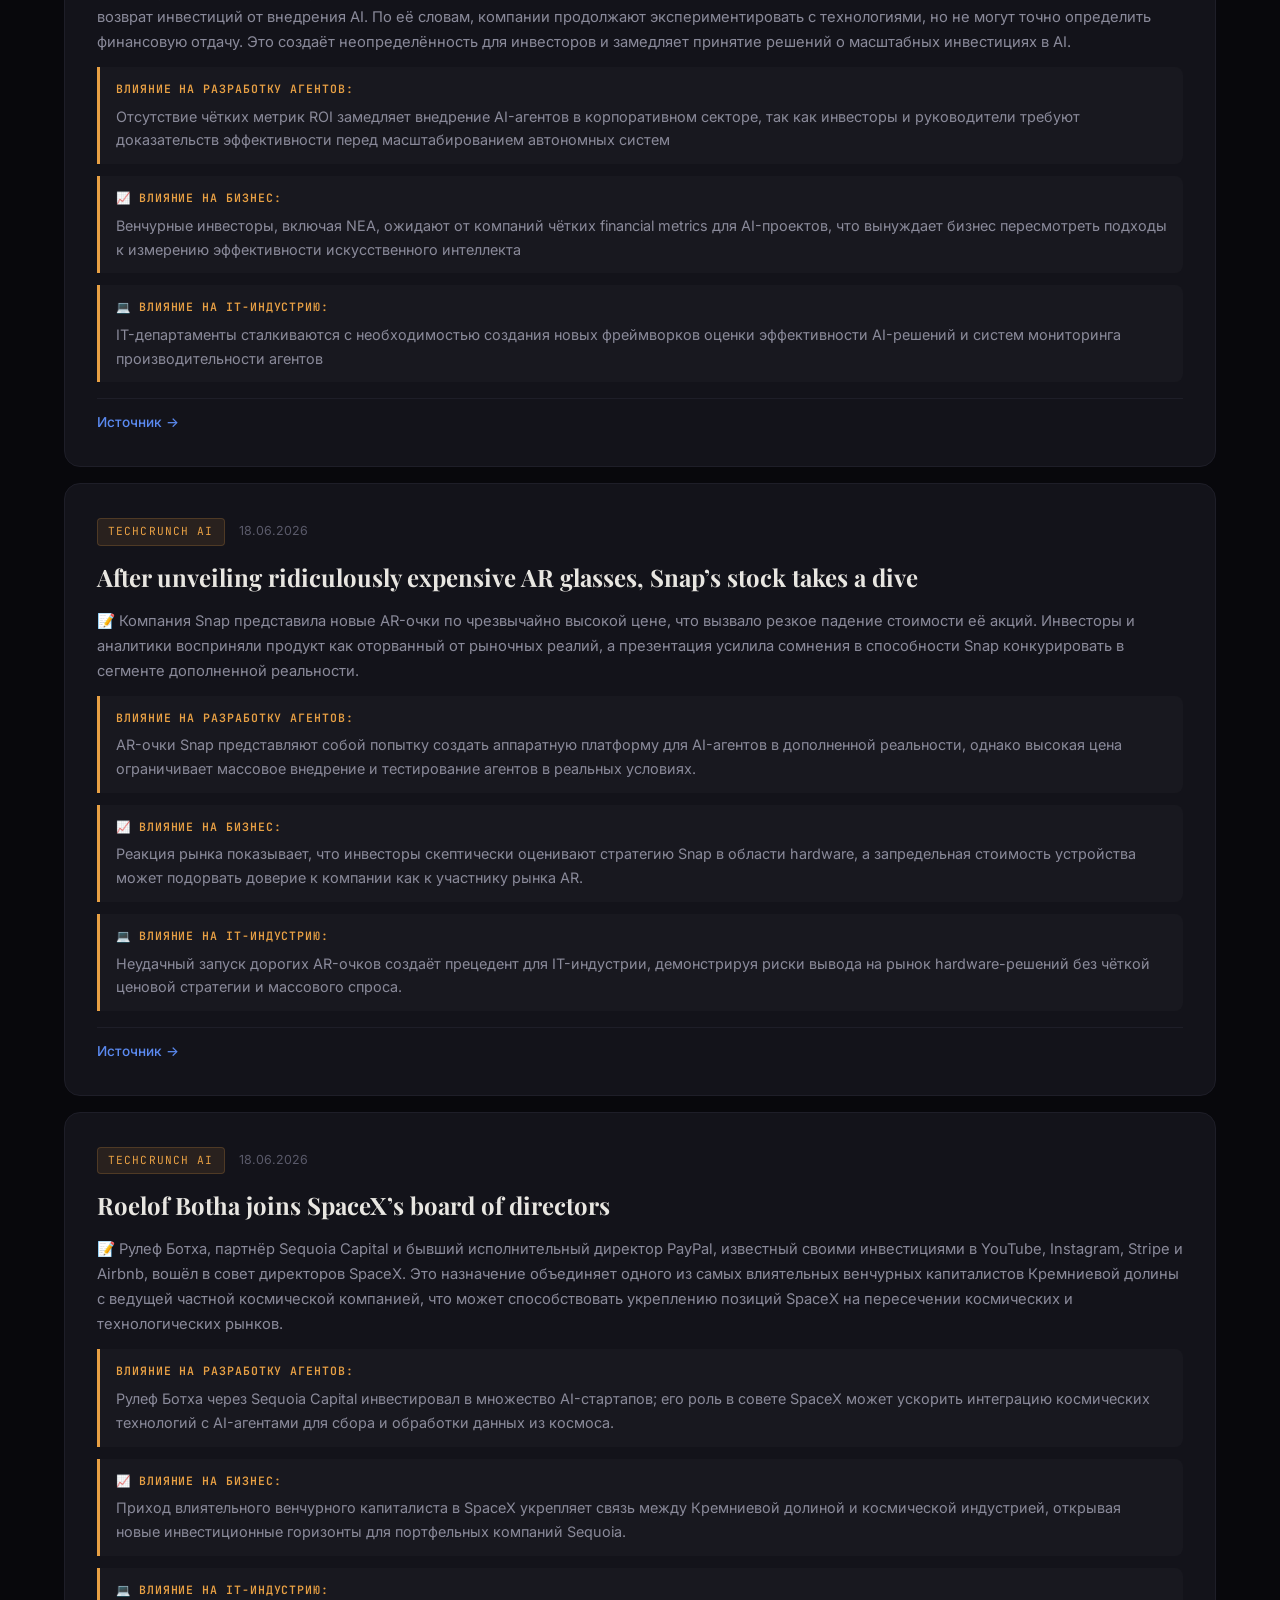
==== commit fea3f573: "Auto-deploy: 2026-06-19 12:20" ====
--- a/public/index.html
+++ b/public/index.html
@@ -525,6 +525,23 @@
             <span class="card-source">TechCrunch AI</span>
             <span class="card-date" style="margin-left:10px">19.06.2026</span>
         </div>
+        <h2 class="card-title">The US says ASML&#8217;s top chip tool may be in China. ASML says it isn&#8217;t</h2>
+        <div class="post-content">
+            <pre>📝 Американское правительство выразило обеспокоенность возможным присутствием передового литографического оборудования ASML в Китае, что потенциально нарушает экспортные ограничения. Нидерландская компания ASML, занимающая монопольное положение в производстве EUV-литографических машин, отрицает поставки такого оборудования в Китай. Инцидент подчёркивает продолжающееся противостояние США и Китая в сфере полупроводниковых технологий.</pre>
+<div class="post-section"><div class="post-section-label">Влияние на разработку агентов:</div><div class="post-section-content">Ограничение доступа к передовому литографическому оборудованию ASML замедляет производство высокопроизводительных AI-чипов в Китае, что напрямую влияет на развитие автономных AI-систем, требующих мощных GPU и ускорителей.</div></div>
+<div class="post-section"><div class="post-section-label">📈 Влияние на бизнес:</div><div class="post-section-content">Конфликт вокруг экспортного контроля ASML усиливает геополитическую напряжённость между США и Китаем, создаёт неопределённость для глобальных цепочек поставок полупроводников и повышает стоимость чипов для всех участников рынка.</div></div>
+<div class="post-section"><div class="post-section-label">💻 Влияние на IT-индустрию:</div><div class="post-section-content">Спор подчёркивает критическую зависимость мировой полупроводниковой индустрии от оборудования ASML, стимулирует инвестиции в альтернативные технологии литографии и усиливает давление на развитие собственного производства чипов в США, Европе и Азии.</div></div>
+        </div>
+        <div class="post-footer">
+            <a href="https://techcrunch.com/2026/06/19/the-us-says-asmls-top-chip-tool-may-be-in-china-asml-says-it-isnt/" class="card-link" target="_blank" rel="noopener">Источник →</a>
+        </div>
+    </article>
+
+    <article class="hero-card">
+        <div>
+            <span class="card-source">TechCrunch AI</span>
+            <span class="card-date" style="margin-left:10px">19.06.2026</span>
+        </div>
         <h2 class="card-title">Source: Elastic agrees to buy CRV-backed DeductiveAI for up to $85M</h2>
         <div class="post-content">
             <pre>📝 Компания Elastic, известная своими решениями для поиска и аналитики данных, объявила о намерении приобрести стартап DeductiveAI, который получил финансирование от венчурной фирмы CRV. Сумма сделки может достичь $85 млн. Это приобретение направлено на усиление AI-возможностей Elastic путём интеграции технологий дедуктивного рассуждения в существующие продукты.</pre>
@@ -1010,23 +1027,6 @@
         </div>
         <div class="post-footer">
             <a href="https://openai.com/index/ai-chemist-improves-reaction" class="card-link" target="_blank" rel="noopener">Источник →</a>
-        </div>
-    </article>
-
-    <article class="hero-card">
-        <div>
-            <span class="card-source">Anthropic</span>
-            <span class="card-date" style="margin-left:10px">17.06.2026</span>
-        </div>
-        <h2 class="card-title">Responsible Scaling Policy</h2>
-        <div class="post-content">
-            <pre>📝 Anthropic опубликовала обновлённую Политику ответственного масштабирования (RSP) — фреймворк управления рисками для снижения катастрофических угроз от передовых AI-систем. Обновление делает политику более гибкой и детализированной в оценке потенциальных рисков. Компания подчёркивает необходимость ответственного подхода к масштабированию AI-моделей.</pre>
-<div class="post-section"><div class="post-section-label">Влияние на разработку агентов:</div><div class="post-section-content">Политика устанавливает обязательные уровни безопасности и пороговые значения, которым должны соответствовать AI-агенты перед развёртыванием на определённых уровнях возможностей.</div></div>
-<div class="post-section"><div class="post-section-label">📈 Влияние на бизнес:</div><div class="post-section-content">Компании-разработчики AI-систем должны внедрять формализованные процедуры оценки рисков, что влияет на стратегии инвестиций и сроки вывода продуктов на рынок.</div></div>
-<div class="post-section"><div class="post-section-label">💻 Влияние на IT-индустрию:</div><div class="post-section-content">Политика задаёт технические стандарты и протоколы безопасности, которым должна следовать IT-индустрия при разработке передовых AI-систем.</div></div>
-        </div>
-        <div class="post-footer">
-            <a href="https://www.anthropic.com/news/announcing-our-updated-responsible-scaling-policy" class="card-link" target="_blank" rel="noopener">Источник →</a>
         </div>
     </article>
 </section>
@@ -1034,10 +1034,19 @@
     <div class="section-label">Архив</div>
     <div class="section-header">
         <h2 class="section-title">Статьи прошлых недель</h2>
-        <span class="section-count">134 статей</span>
+        <span class="section-count">135 статей</span>
     </div>
     <div class="archive-grid">
         
+<article class="archive-card">
+    <div class="archive-card-title">Responsible Scaling Policy</div>
+    <div class="archive-card-meta">
+        <span class="card-source">Anthropic</span>
+        <span class="card-date">17.06.2026</span>
+    </div>
+    <a href="https://www.anthropic.com/news/announcing-our-updated-responsible-scaling-policy" class="card-link" target="_blank" rel="noopener" style="margin-top:10px; display:inline-flex;">Читать →</a>
+</article>
+
 <article class="archive-card">
     <div class="archive-card-title">Google bets on Gemini to reinvent the smart home speaker</div>
     <div class="archive-card-meta">
@@ -2259,7 +2268,7 @@
         <div class="footer-inner">
             <div class="footer-brand">🤖 AI Агенты Смита</div>
             <div class="footer-meta">
-                Новости и аналитика искусственного интеллекта · Обновлено 19.06.2026 11:20<br>
+                Новости и аналитика искусственного интеллекта · Обновлено 19.06.2026 12:20<br>
                 <a href="https://t.me/agentsSmits" target="_blank">@agentsSmits</a> · <a href="rss.xml">RSS</a>
             </div>
         </div>
